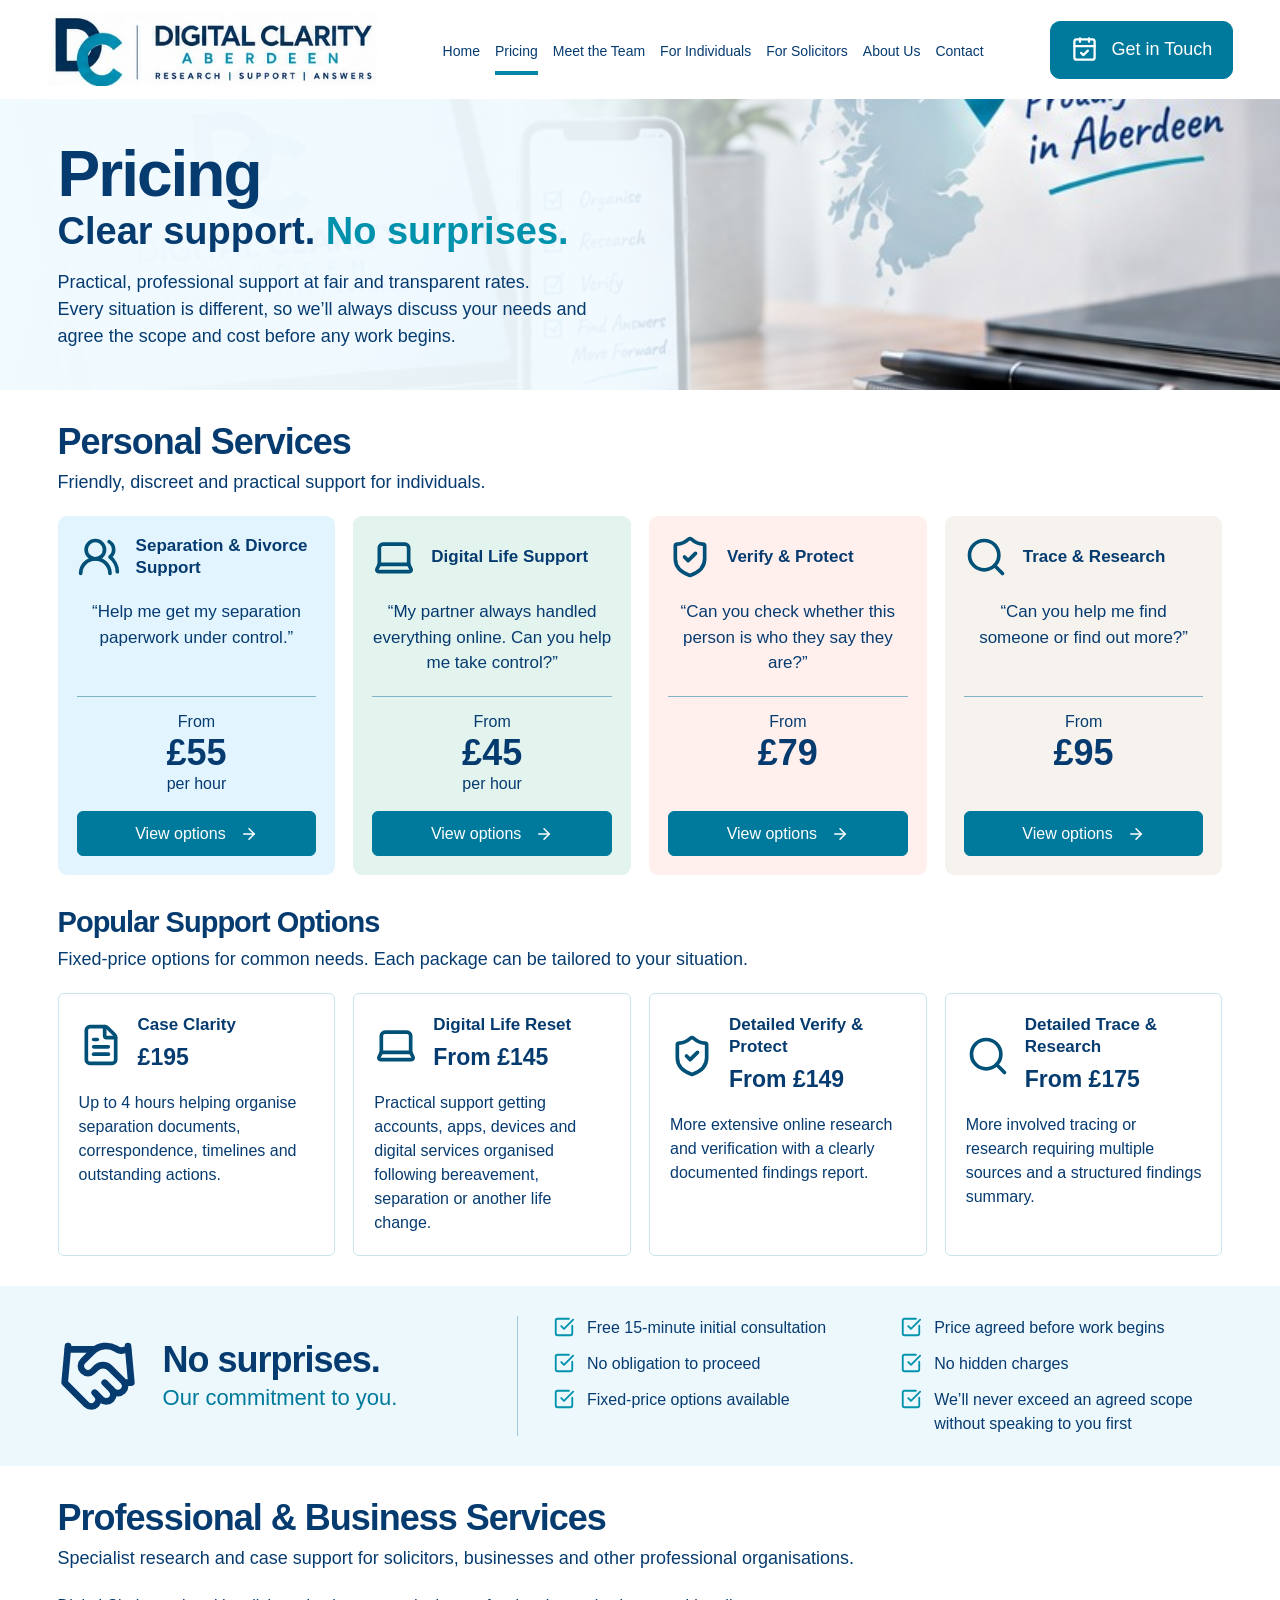
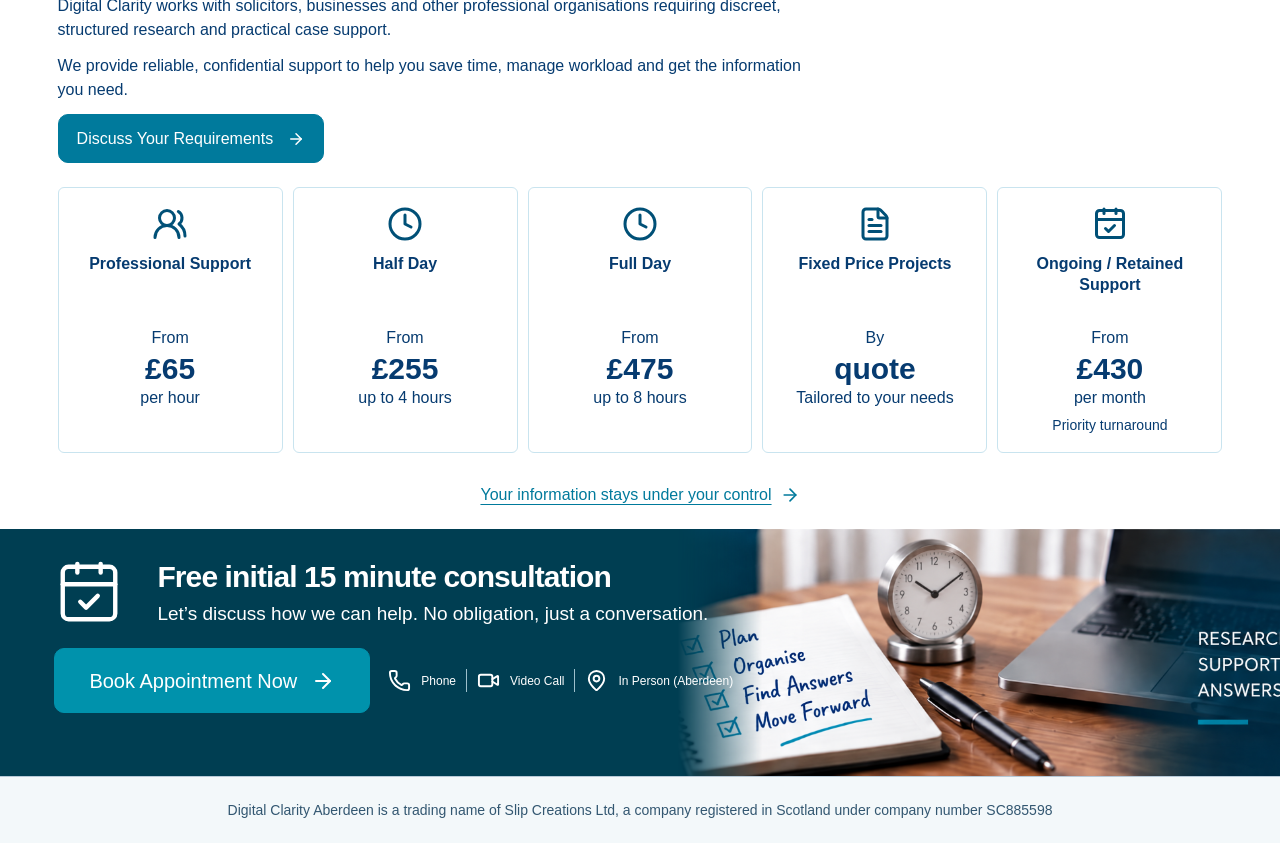
==== pricing.html @ 3a5bfd01 "Add files via upload" ====
<!doctype html>
<html lang="en-GB"><head><meta charset="utf-8"><meta name="viewport" content="width=device-width,initial-scale=1"><meta name="description" content="Practical case support, digital help and investigative research for individuals and solicitors. Proudly based in Aberdeen."><title>Pricing | Digital Clarity Aberdeen</title><link rel="icon" href="favicon.png"><link rel="stylesheet" href="styles.css"><script src="script.js" defer></script></head><body><link rel="preload" as="image" href="images/logo.jpg"/><a class="skip-link" href="#main">Skip to content</a><header class="header" id="home"><a href="index.html" class="brand" aria-label="Digital Clarity Aberdeen home"><img src="images/logo.jpg" alt="Digital Clarity Aberdeen — Research, Support, Answers" width="453" height="100"/></a><button class="menu-toggle" aria-label="Open navigation" aria-expanded="false" data-menu="true"><svg xmlns="http://www.w3.org/2000/svg" width="24" height="24" viewBox="0 0 24 24" fill="none" stroke="currentColor" stroke-width="2" stroke-linecap="round" stroke-linejoin="round" class="lucide lucide-menu" aria-hidden="true"><path d="M4 5h16"></path><path d="M4 12h16"></path><path d="M4 19h16"></path></svg></button><nav class="nav" aria-label="Main navigation"><a href="index.html" data-close-menu="true">Home</a><a class="current" aria-current="page" href="pricing.html">Pricing</a><button data-panel="team">Meet the Team</button><button data-panel="individuals">For Individuals</button><button data-panel="solicitors">For Solicitors</button><button data-panel="about">About Us</button><button data-panel="contact">Contact</button></nav><button class="button header-cta" data-panel="contact"><svg xmlns="http://www.w3.org/2000/svg" width="27" height="27" viewBox="0 0 24 24" fill="none" stroke="currentColor" stroke-width="2" stroke-linecap="round" stroke-linejoin="round" class="lucide lucide-calendar-check" aria-hidden="true"><path d="M8 2v3"></path><path d="M16 2v3"></path><rect x="3" y="3" width="18" height="18" rx="2"></rect><path d="M3 9h18"></path><path d="m9 15 2 2 4-4"></path></svg>Get in Touch</button></header><main id="main"><section class="pricing-hero"><div><h1>Pricing</h1><h2>Clear support. <span>No surprises.</span></h2><p>Practical, professional support at fair and transparent rates.<br/>Every situation is different, so we’ll always discuss your needs and agree the scope and cost before any work begins.</p></div></section><section class="pricing-section" aria-labelledby="personal-title"><h2 id="personal-title">Personal Services</h2><p>Friendly, discreet and practical support for individuals.</p><div class="price-grid"><article class="price-card separation"><div class="price-heading"><svg xmlns="http://www.w3.org/2000/svg" width="24" height="24" viewBox="0 0 24 24" fill="none" stroke="currentColor" stroke-width="2" stroke-linecap="round" stroke-linejoin="round" class="lucide lucide-users-round" aria-hidden="true"><path d="M18 21a8 8 0 0 0-16 0"></path><circle cx="10" cy="8" r="5"></circle><path d="M22 20c0-3.37-2-6.5-4-8a5 5 0 0 0-.45-8.3"></path></svg><h3>Separation &amp; Divorce Support</h3></div><p class="price-quote">“Help me get my separation paperwork under control.”</p><div class="price-amount"><span>From</span><strong>£55</strong><span>per hour</span></div><a class="button" href="#option-0">View options <svg xmlns="http://www.w3.org/2000/svg" width="18" height="18" viewBox="0 0 24 24" fill="none" stroke="currentColor" stroke-width="2" stroke-linecap="round" stroke-linejoin="round" class="lucide lucide-arrow-right" aria-hidden="true"><path d="M5 12h14"></path><path d="m12 5 7 7-7 7"></path></svg></a></article><article class="price-card digital"><div class="price-heading"><svg xmlns="http://www.w3.org/2000/svg" width="24" height="24" viewBox="0 0 24 24" fill="none" stroke="currentColor" stroke-width="2" stroke-linecap="round" stroke-linejoin="round" class="lucide lucide-laptop" aria-hidden="true"><path d="M18 5a2 2 0 0 1 2 2v8.526a2 2 0 0 0 .212.897l1.068 2.127a1 1 0 0 1-.9 1.45H3.62a1 1 0 0 1-.9-1.45l1.068-2.127A2 2 0 0 0 4 15.526V7a2 2 0 0 1 2-2z"></path><path d="M20.054 15.987H3.946"></path></svg><h3>Digital Life Support</h3></div><p class="price-quote">“My partner always handled everything online. Can you help me take control?”</p><div class="price-amount"><span>From</span><strong>£45</strong><span>per hour</span></div><a class="button" href="#option-1">View options <svg xmlns="http://www.w3.org/2000/svg" width="18" height="18" viewBox="0 0 24 24" fill="none" stroke="currentColor" stroke-width="2" stroke-linecap="round" stroke-linejoin="round" class="lucide lucide-arrow-right" aria-hidden="true"><path d="M5 12h14"></path><path d="m12 5 7 7-7 7"></path></svg></a></article><article class="price-card verify"><div class="price-heading"><svg xmlns="http://www.w3.org/2000/svg" width="24" height="24" viewBox="0 0 24 24" fill="none" stroke="currentColor" stroke-width="2" stroke-linecap="round" stroke-linejoin="round" class="lucide lucide-shield-check" aria-hidden="true"><path d="M20 13c0 5-3.5 7.5-7.66 8.95a1 1 0 0 1-.67-.01C7.5 20.5 4 18 4 13V6a1 1 0 0 1 1-1c2 0 4.5-1.2 6.24-2.72a1.17 1.17 0 0 1 1.52 0C14.51 3.81 17 5 19 5a1 1 0 0 1 1 1z"></path><path d="m9 12 2 2 4-4"></path></svg><h3>Verify &amp; Protect</h3></div><p class="price-quote">“Can you check whether this person is who they say they are?”</p><div class="price-amount"><span>From</span><strong>£79</strong><span> </span></div><a class="button" href="#option-2">View options <svg xmlns="http://www.w3.org/2000/svg" width="18" height="18" viewBox="0 0 24 24" fill="none" stroke="currentColor" stroke-width="2" stroke-linecap="round" stroke-linejoin="round" class="lucide lucide-arrow-right" aria-hidden="true"><path d="M5 12h14"></path><path d="m12 5 7 7-7 7"></path></svg></a></article><article class="price-card research"><div class="price-heading"><svg xmlns="http://www.w3.org/2000/svg" width="24" height="24" viewBox="0 0 24 24" fill="none" stroke="currentColor" stroke-width="2" stroke-linecap="round" stroke-linejoin="round" class="lucide lucide-search" aria-hidden="true"><path d="m21 21-4.34-4.34"></path><circle cx="11" cy="11" r="8"></circle></svg><h3>Trace &amp; Research</h3></div><p class="price-quote">“Can you help me find someone or find out more?”</p><div class="price-amount"><span>From</span><strong>£95</strong><span> </span></div><a class="button" href="#option-3">View options <svg xmlns="http://www.w3.org/2000/svg" width="18" height="18" viewBox="0 0 24 24" fill="none" stroke="currentColor" stroke-width="2" stroke-linecap="round" stroke-linejoin="round" class="lucide lucide-arrow-right" aria-hidden="true"><path d="M5 12h14"></path><path d="m12 5 7 7-7 7"></path></svg></a></article></div><h2 class="packages-title">Popular Support Options</h2><p>Fixed-price options for common needs. Each package can be tailored to your situation.</p><div class="price-grid package-grid"><article class="package-card" id="option-0"><div class="price-heading"><svg xmlns="http://www.w3.org/2000/svg" width="24" height="24" viewBox="0 0 24 24" fill="none" stroke="currentColor" stroke-width="2" stroke-linecap="round" stroke-linejoin="round" class="lucide lucide-file-text" aria-hidden="true"><path d="M6 22a2 2 0 0 1-2-2V4a2 2 0 0 1 2-2h8a2.4 2.4 0 0 1 1.704.706l3.588 3.588A2.4 2.4 0 0 1 20 8v12a2 2 0 0 1-2 2z"></path><path d="M14 2v5a1 1 0 0 0 1 1h5"></path><path d="M10 9H8"></path><path d="M16 13H8"></path><path d="M16 17H8"></path></svg><div><h3>Case Clarity</h3><strong>£195</strong></div></div><p>Up to 4 hours helping organise separation documents, correspondence, timelines and outstanding actions.</p></article><article class="package-card" id="option-1"><div class="price-heading"><svg xmlns="http://www.w3.org/2000/svg" width="24" height="24" viewBox="0 0 24 24" fill="none" stroke="currentColor" stroke-width="2" stroke-linecap="round" stroke-linejoin="round" class="lucide lucide-laptop" aria-hidden="true"><path d="M18 5a2 2 0 0 1 2 2v8.526a2 2 0 0 0 .212.897l1.068 2.127a1 1 0 0 1-.9 1.45H3.62a1 1 0 0 1-.9-1.45l1.068-2.127A2 2 0 0 0 4 15.526V7a2 2 0 0 1 2-2z"></path><path d="M20.054 15.987H3.946"></path></svg><div><h3>Digital Life Reset</h3><strong>From £145</strong></div></div><p>Practical support getting accounts, apps, devices and digital services organised following bereavement, separation or another life change.</p></article><article class="package-card" id="option-2"><div class="price-heading"><svg xmlns="http://www.w3.org/2000/svg" width="24" height="24" viewBox="0 0 24 24" fill="none" stroke="currentColor" stroke-width="2" stroke-linecap="round" stroke-linejoin="round" class="lucide lucide-shield-check" aria-hidden="true"><path d="M20 13c0 5-3.5 7.5-7.66 8.95a1 1 0 0 1-.67-.01C7.5 20.5 4 18 4 13V6a1 1 0 0 1 1-1c2 0 4.5-1.2 6.24-2.72a1.17 1.17 0 0 1 1.52 0C14.51 3.81 17 5 19 5a1 1 0 0 1 1 1z"></path><path d="m9 12 2 2 4-4"></path></svg><div><h3>Detailed Verify &amp; Protect</h3><strong>From £149</strong></div></div><p>More extensive online research and verification with a clearly documented findings report.</p></article><article class="package-card" id="option-3"><div class="price-heading"><svg xmlns="http://www.w3.org/2000/svg" width="24" height="24" viewBox="0 0 24 24" fill="none" stroke="currentColor" stroke-width="2" stroke-linecap="round" stroke-linejoin="round" class="lucide lucide-search" aria-hidden="true"><path d="m21 21-4.34-4.34"></path><circle cx="11" cy="11" r="8"></circle></svg><div><h3>Detailed Trace &amp; Research</h3><strong>From £175</strong></div></div><p>More involved tracing or research requiring multiple sources and a structured findings summary.</p></article></div></section><section class="pricing-promise"><div class="promise-title"><svg xmlns="http://www.w3.org/2000/svg" width="24" height="24" viewBox="0 0 24 24" fill="none" stroke="currentColor" stroke-width="2" stroke-linecap="round" stroke-linejoin="round" class="lucide lucide-handshake" aria-hidden="true"><path d="m11 17 2 2a1 1 0 1 0 3-3"></path><path d="m14 14 2.5 2.5a1 1 0 1 0 3-3l-3.88-3.88a3 3 0 0 0-4.24 0l-.88.88a1 1 0 1 1-3-3l2.81-2.81a5.79 5.79 0 0 1 7.06-.87l.47.28a2 2 0 0 0 1.42.25L21 4"></path><path d="m21 3 1 11h-2"></path><path d="M3 3 2 14l6.5 6.5a1 1 0 1 0 3-3"></path><path d="M3 4h8"></path></svg><div><h2>No surprises.</h2><p>Our commitment to you.</p></div></div><ul><li><svg xmlns="http://www.w3.org/2000/svg" width="24" height="24" viewBox="0 0 24 24" fill="none" stroke="currentColor" stroke-width="2" stroke-linecap="round" stroke-linejoin="round" class="lucide lucide-square-check-big" aria-hidden="true"><path d="M21 10.656V19a2 2 0 0 1-2 2H5a2 2 0 0 1-2-2V5a2 2 0 0 1 2-2h12.344"></path><path d="m9 11 3 3L22 4"></path></svg>Free 15-minute initial consultation</li><li><svg xmlns="http://www.w3.org/2000/svg" width="24" height="24" viewBox="0 0 24 24" fill="none" stroke="currentColor" stroke-width="2" stroke-linecap="round" stroke-linejoin="round" class="lucide lucide-square-check-big" aria-hidden="true"><path d="M21 10.656V19a2 2 0 0 1-2 2H5a2 2 0 0 1-2-2V5a2 2 0 0 1 2-2h12.344"></path><path d="m9 11 3 3L22 4"></path></svg>Price agreed before work begins</li><li><svg xmlns="http://www.w3.org/2000/svg" width="24" height="24" viewBox="0 0 24 24" fill="none" stroke="currentColor" stroke-width="2" stroke-linecap="round" stroke-linejoin="round" class="lucide lucide-square-check-big" aria-hidden="true"><path d="M21 10.656V19a2 2 0 0 1-2 2H5a2 2 0 0 1-2-2V5a2 2 0 0 1 2-2h12.344"></path><path d="m9 11 3 3L22 4"></path></svg>No obligation to proceed</li><li><svg xmlns="http://www.w3.org/2000/svg" width="24" height="24" viewBox="0 0 24 24" fill="none" stroke="currentColor" stroke-width="2" stroke-linecap="round" stroke-linejoin="round" class="lucide lucide-square-check-big" aria-hidden="true"><path d="M21 10.656V19a2 2 0 0 1-2 2H5a2 2 0 0 1-2-2V5a2 2 0 0 1 2-2h12.344"></path><path d="m9 11 3 3L22 4"></path></svg>No hidden charges</li><li><svg xmlns="http://www.w3.org/2000/svg" width="24" height="24" viewBox="0 0 24 24" fill="none" stroke="currentColor" stroke-width="2" stroke-linecap="round" stroke-linejoin="round" class="lucide lucide-square-check-big" aria-hidden="true"><path d="M21 10.656V19a2 2 0 0 1-2 2H5a2 2 0 0 1-2-2V5a2 2 0 0 1 2-2h12.344"></path><path d="m9 11 3 3L22 4"></path></svg>Fixed-price options available</li><li><svg xmlns="http://www.w3.org/2000/svg" width="24" height="24" viewBox="0 0 24 24" fill="none" stroke="currentColor" stroke-width="2" stroke-linecap="round" stroke-linejoin="round" class="lucide lucide-square-check-big" aria-hidden="true"><path d="M21 10.656V19a2 2 0 0 1-2 2H5a2 2 0 0 1-2-2V5a2 2 0 0 1 2-2h12.344"></path><path d="m9 11 3 3L22 4"></path></svg>We’ll never exceed an agreed scope without speaking to you first</li></ul></section><section class="pricing-section" aria-labelledby="business-title"><h2 id="business-title">Professional &amp; Business Services</h2><p>Specialist research and case support for solicitors, businesses and other professional organisations.</p><div class="business-pricing"><div class="business-intro"><p>Digital Clarity works with solicitors, businesses and other professional organisations requiring discreet, structured research and practical case support.</p><p>We provide reliable, confidential support to help you save time, manage workload and get the information you need.</p><button class="button" data-panel="contact">Discuss Your Requirements <svg xmlns="http://www.w3.org/2000/svg" width="18" height="18" viewBox="0 0 24 24" fill="none" stroke="currentColor" stroke-width="2" stroke-linecap="round" stroke-linejoin="round" class="lucide lucide-arrow-right" aria-hidden="true"><path d="M5 12h14"></path><path d="m12 5 7 7-7 7"></path></svg></button></div><div class="business-grid"><article class="business-card"><svg xmlns="http://www.w3.org/2000/svg" width="24" height="24" viewBox="0 0 24 24" fill="none" stroke="currentColor" stroke-width="2" stroke-linecap="round" stroke-linejoin="round" class="lucide lucide-users-round" aria-hidden="true"><path d="M18 21a8 8 0 0 0-16 0"></path><circle cx="10" cy="8" r="5"></circle><path d="M22 20c0-3.37-2-6.5-4-8a5 5 0 0 0-.45-8.3"></path></svg><h3>Professional Support</h3><span>From</span><strong>£65</strong><span>per hour</span></article><article class="business-card"><svg xmlns="http://www.w3.org/2000/svg" width="24" height="24" viewBox="0 0 24 24" fill="none" stroke="currentColor" stroke-width="2" stroke-linecap="round" stroke-linejoin="round" class="lucide lucide-clock" aria-hidden="true"><circle cx="12" cy="12" r="10"></circle><path d="M12 6v6l4 2"></path></svg><h3>Half Day</h3><span>From</span><strong>£255</strong><span>up to 4 hours</span></article><article class="business-card"><svg xmlns="http://www.w3.org/2000/svg" width="24" height="24" viewBox="0 0 24 24" fill="none" stroke="currentColor" stroke-width="2" stroke-linecap="round" stroke-linejoin="round" class="lucide lucide-clock" aria-hidden="true"><circle cx="12" cy="12" r="10"></circle><path d="M12 6v6l4 2"></path></svg><h3>Full Day</h3><span>From</span><strong>£475</strong><span>up to 8 hours</span></article><article class="business-card"><svg xmlns="http://www.w3.org/2000/svg" width="24" height="24" viewBox="0 0 24 24" fill="none" stroke="currentColor" stroke-width="2" stroke-linecap="round" stroke-linejoin="round" class="lucide lucide-file-text" aria-hidden="true"><path d="M6 22a2 2 0 0 1-2-2V4a2 2 0 0 1 2-2h8a2.4 2.4 0 0 1 1.704.706l3.588 3.588A2.4 2.4 0 0 1 20 8v12a2 2 0 0 1-2 2z"></path><path d="M14 2v5a1 1 0 0 0 1 1h5"></path><path d="M10 9H8"></path><path d="M16 13H8"></path><path d="M16 17H8"></path></svg><h3>Fixed Price Projects</h3><span>By</span><strong>quote</strong><span>Tailored to your needs</span></article><article class="business-card"><svg xmlns="http://www.w3.org/2000/svg" width="24" height="24" viewBox="0 0 24 24" fill="none" stroke="currentColor" stroke-width="2" stroke-linecap="round" stroke-linejoin="round" class="lucide lucide-calendar-check" aria-hidden="true"><path d="M8 2v3"></path><path d="M16 2v3"></path><rect x="3" y="3" width="18" height="18" rx="2"></rect><path d="M3 9h18"></path><path d="m9 15 2 2 4-4"></path></svg><h3>Ongoing / Retained Support</h3><span>From</span><strong>£430</strong><span>per month</span><small>Priority turnaround</small></article></div></div></section><div class="privacy-control"><button class="text-link" aria-haspopup="dialog" data-panel="privacy">Your information stays under your control <svg xmlns="http://www.w3.org/2000/svg" width="20" height="20" viewBox="0 0 24 24" fill="none" stroke="currentColor" stroke-width="2" stroke-linecap="round" stroke-linejoin="round" class="lucide lucide-arrow-right" aria-hidden="true"><path d="M5 12h14"></path><path d="m12 5 7 7-7 7"></path></svg></button></div><section id="contact" class="consultation"><div class="consultation-art"></div><div class="consultation-content"><div class="consultation-heading"><svg xmlns="http://www.w3.org/2000/svg" width="24" height="24" viewBox="0 0 24 24" fill="none" stroke="currentColor" stroke-width="1.5" stroke-linecap="round" stroke-linejoin="round" class="lucide lucide-calendar-check" aria-hidden="true"><path d="M8 2v3"></path><path d="M16 2v3"></path><rect x="3" y="3" width="18" height="18" rx="2"></rect><path d="M3 9h18"></path><path d="m9 15 2 2 4-4"></path></svg><div><h2>Free initial 15 minute consultation</h2><p>Let’s discuss how we can help. No obligation, just a conversation.</p></div></div><div class="consultation-actions"><button class="button booking" data-panel="contact">Book Appointment Now <svg xmlns="http://www.w3.org/2000/svg" width="24" height="24" viewBox="0 0 24 24" fill="none" stroke="currentColor" stroke-width="2" stroke-linecap="round" stroke-linejoin="round" class="lucide lucide-arrow-right" aria-hidden="true"><path d="M5 12h14"></path><path d="m12 5 7 7-7 7"></path></svg></button><div class="methods"><span><svg xmlns="http://www.w3.org/2000/svg" width="24" height="24" viewBox="0 0 24 24" fill="none" stroke="currentColor" stroke-width="2" stroke-linecap="round" stroke-linejoin="round" class="lucide lucide-phone" aria-hidden="true"><path d="M13.832 16.568a1 1 0 0 0 1.213-.303l.355-.465A2 2 0 0 1 17 15h3a2 2 0 0 1 2 2v3a2 2 0 0 1-2 2A18 18 0 0 1 2 4a2 2 0 0 1 2-2h3a2 2 0 0 1 2 2v3a2 2 0 0 1-.8 1.6l-.468.351a1 1 0 0 0-.292 1.233 14 14 0 0 0 6.392 6.384"></path></svg>Phone</span><span><svg xmlns="http://www.w3.org/2000/svg" width="24" height="24" viewBox="0 0 24 24" fill="none" stroke="currentColor" stroke-width="2" stroke-linecap="round" stroke-linejoin="round" class="lucide lucide-video" aria-hidden="true"><path d="m16 13 5.223 3.482a.5.5 0 0 0 .777-.416V7.87a.5.5 0 0 0-.752-.432L16 10.5"></path><rect x="2" y="6" width="14" height="12" rx="2"></rect></svg>Video Call</span><span><svg xmlns="http://www.w3.org/2000/svg" width="24" height="24" viewBox="0 0 24 24" fill="none" stroke="currentColor" stroke-width="2" stroke-linecap="round" stroke-linejoin="round" class="lucide lucide-map-pin" aria-hidden="true"><path d="M20 10c0 4.993-5.539 10.193-7.399 11.799a1 1 0 0 1-1.202 0C9.539 20.193 4 14.993 4 10a8 8 0 0 1 16 0"></path><circle cx="12" cy="10" r="3"></circle></svg>In Person (Aberdeen)</span></div></div></div></section></main><footer class="site-footer"><p>Digital Clarity Aberdeen is a trading name of Slip Creations Ltd, a company registered in Scotland under company number SC885598</p></footer>
<dialog id="details" class="detail-dialog" aria-labelledby="dialog-title" aria-describedby="dialog-description"><button class="dialog-close" aria-label="Close details" autofocus>×</button><h2 id="dialog-title" class="dialog-title"></h2><p id="dialog-description" class="dialog-copy"></p><div id="dialog-sections" class="team-sections dialog-copy" hidden></div><div id="dialog-phones" class="contact-phones dialog-copy" hidden><p>UK: <a href="tel:0345555555">0345 555555</a></p><p>Local: <a href="tel:01224555555">01224 555555</a></p></div><button id="dialog-action" class="button">Get in Touch →</button><a id="dialog-email" class="button email-button" href="mailto:contactus@dcaberdeen.com?subject=Free%2015%20minute%20consultation" hidden>Email to arrange a consultation →</a></dialog>
</body></html>
---- styles.css ----
body{line-height:1.5}button{color:inherit}svg{vertical-align:middle;flex-shrink:0}h1,h2{font-size:inherit;font-weight:inherit}
:root,.dark{--background:#fff;--foreground:#063864;--primary:#00799c;--primary-foreground:#fff;--popover:#fff;--border:#b7c9d7;--muted:#e6f4f8;--radius:0.6rem}
*{box-sizing:border-box}html{scroll-behavior:smooth;scroll-padding-top:1rem}body{margin:0;color:#063b70;background:#fff;font-family:'Century Gothic','Trebuchet MS',Arial,sans-serif;font-size:16px}button,a{-webkit-tap-highlight-color:transparent}button{font:inherit;cursor:pointer}a{color:inherit;text-decoration:none}button:focus-visible,a:focus-visible{outline:3px solid #02a6ca;outline-offset:5px}button{border:0}p,h1,h2{margin:0}.header{min-height:99px;display:flex;align-items:center;gap:32px;padding:9px 3.65%;background:white;position:relative;z-index:10}.brand{display:block;flex:0 1 443px}.brand img{width:100%;height:auto;display:block}.nav{display:flex;align-items:center;justify-content:center;gap:34px;flex:1;white-space:nowrap}.nav a,.nav button{background:none;padding:17px 0 13px;font-size:16px;position:relative}.nav .current:after{content:'';position:absolute;bottom:0;left:0;right:0;height:4px;background:#0087a8}.nav a:hover,.nav button:hover{color:#008bab}.button{display:inline-flex;align-items:center;justify-content:center;gap:14px;background:#007a9c;color:white;padding:16px 34px;border:1px solid #007a9c;border-radius:10px;font-size:18px;line-height:1.2;transition:background .18s,transform .18s;white-space:nowrap}.button:hover{background:#005b79;transform:translateY(-1px)}.header-cta{font-size:22px;min-width:246px;min-height:58px}.menu-toggle{display:none;background:none}.hero{min-height:337px;position:relative;overflow:hidden;background:#f9fbfb}.hero-art{position:absolute;inset:0 0 0 45%;background:url('images/hero.jpg') center right/cover no-repeat}.hero:after{content:'';position:absolute;inset:0;background:linear-gradient(90deg,#fff 0%,#fffffffa 37%,#ffffffdf 43%,#ffffff00 51%);pointer-events:none}.hero-copy{position:relative;z-index:1;padding:31px 4.5% 33px}.hero h1{font-family:Arial,Helvetica,sans-serif;font-size:clamp(40px,4.2vw,66px);font-weight:750;line-height:.98;letter-spacing:-2px;color:#062e51}.hero h1 span{color:#0092ad}.hero-copy>p{font-size:24px;line-height:1.18;margin-top:14px;letter-spacing:-.6px}.hero-actions{display:flex;gap:20px;margin-top:25px}.hero-actions .button{min-width:204px}.hero-actions .outline{min-width:178px}.outline{background:#ffffffb8;color:#043872;border:1px solid #00a6ca}.outline:hover{background:#e8f8fc}.services{display:grid;grid-template-columns:repeat(4,minmax(0,1fr));gap:6px;border-top:4px solid white}.service{min-height:247px;position:relative;padding:24px 32px 20px;display:flex;flex-direction:column;overflow:hidden;background:#e2f5fe}.service.digital{background:#e3f3ee}.service.verify{background:#fff0ed}.service.research{background:#f6f3ee}.service-photo{position:absolute;inset:0 0 0 auto;width:34%;background-size:cover;background-position:right center;mask-image:linear-gradient(90deg,transparent,#000 65%);pointer-events:none}.service-heading{display:flex;align-items:center;gap:22px;position:relative;min-height:48px}.service-heading svg{width:56px;height:50px;flex:none;color:#005077}.service h2{font-size:20px;line-height:1.16;font-weight:600;letter-spacing:-.4px;max-width:215px}.service p{position:relative;max-width:242px;font-size:16px;line-height:1.3;margin:15px 0 8px;padding-right:5px}.text-link{position:relative;display:flex;align-items:center;gap:8px;background:none;color:#008bae;padding:0;margin-top:auto;align-self:flex-start;font-size:17px}.text-link:hover{text-decoration:underline}.assurances{min-height:92px;display:grid;grid-template-columns:repeat(4,1fr);align-items:center;padding:18px 3%}.assurance{display:flex;gap:24px;align-items:center;justify-content:center;padding:0 20px;border-right:1px solid #aabbd1;min-height:54px}.assurance:last-child{border:0}.assurance svg{width:58px;height:55px;flex:none;color:#004b72}.assurance p{font-size:16px;line-height:1.5}.consultation{position:relative;min-height:247px;background:#003e52;color:white;overflow:hidden}.consultation-art{position:absolute;inset:0 0 0 auto;width:47%;background:url('images/consultation-clock.png') center/cover no-repeat;mask-image:linear-gradient(90deg,transparent,#000 14%)}.consultation-content{position:relative;padding:28px 4.25% 50px}.consultation-heading{display:flex;gap:33px;align-items:center}.consultation-heading>svg{width:70px;height:70px;flex:none}.consultation h2{font-size:34px;font-weight:600;line-height:1.3;letter-spacing:-.9px}.consultation p{font-size:22px;margin-top:4px}.consultation-actions{display:flex;align-items:center;gap:24px;margin-top:20px}.booking{background:#0092ac;border-color:#0092ac;font-size:23px;min-height:65px}.methods{display:flex;align-items:center;gap:16px;font-size:14px}.methods span{display:flex;align-items:center;gap:10px;border-right:1px solid #9dc0cc;padding-right:16px}.methods span:last-child{border:0}.methods svg{width:23px;height:23px}.skip-link{position:fixed;top:-100px;left:15px;background:white;z-index:100;padding:12px}.skip-link:focus{top:10px}.detail-dialog{padding:35px!important;max-width:min(560px,calc(100% - 32px))!important;gap:23px!important}.dialog-title{font-size:27px;font-weight:600;line-height:1.2;padding-right:15px}.dialog-copy{font-size:17px;line-height:1.6;color:#335771}.contact-note{padding:18px;background:#e8f5f8;border-radius:6px;font-size:16px;line-height:1.5}
@media(min-width:1700px){.hero{min-height:410px}.hero-copy{padding-top:50px}.service{min-height:285px}.service p{max-width:65%;font-size:18px}.consultation{min-height:300px}}
@media(max-width:1350px){.header{gap:22px}.brand{flex-basis:330px}.nav{gap:20px}.nav a,.nav button{font-size:14px}.header-cta{min-width:180px;font-size:18px;padding:14px 20px}.hero h1{font-size:4.35vw}.hero-copy>p{font-size:21px}.service{padding:22px}.service-heading{gap:14px}.service h2{font-size:18px}.service p{max-width:79%}.service-heading svg{width:44px}.consultation h2{font-size:30px}.consultation p{font-size:19px}.methods{gap:10px;font-size:12px}.methods span{padding-right:10px}.booking{font-size:20px}.consultation-actions{gap:18px}}
@media(max-width:1100px){.header{flex-wrap:wrap;justify-content:space-between}.brand{flex-basis:350px}.nav{order:3;flex-basis:100%;padding-bottom:5px;justify-content:space-between}.nav a,.nav button{font-size:16px;padding-top:4px}.hero{min-height:335px}.hero h1{font-size:4.7vw}.hero-copy>p{max-width:53%;font-size:19px}.desktop-break{display:none}.services{grid-template-columns:repeat(2,minmax(0,1fr))}.service{min-height:260px;padding:25px 30px}.service h2{font-size:21px}.service p{max-width:65%;font-size:17px}.service-photo{width:34%}.assurances{grid-template-columns:repeat(2,1fr);gap:20px}.assurance:nth-child(2){border:0}.assurance{justify-content:flex-start;padding-left:30px}.consultation-art{opacity:.55}.consultation-actions{align-items:flex-start;flex-direction:column}.methods{font-size:14px}.consultation-heading{gap:22px}}
@media(max-width:650px){.header{min-height:86px;padding:13px 20px;gap:12px}.brand{flex:0 1 280px;max-width:calc(100% - 50px)}.header-cta{display:none}.menu-toggle{display:block;padding:8px}.nav{display:none}.nav.expanded{display:flex;flex-direction:column;align-items:stretch;gap:0;padding:8px 0}.nav a,.nav button{text-align:left;padding:13px 4px}.nav .current:after{right:auto;width:36px}.hero{display:flex;flex-direction:column}.hero-copy{padding:30px 22px 28px;order:0}.hero h1{font-size:clamp(32px,7.7vw,49px);letter-spacing:-1.1px;line-height:1.05}.hero-copy>p{max-width:100%;font-size:19px;line-height:1.35;margin-top:16px}.hero:after{display:none}.hero-art{position:relative;inset:auto;order:1;height:200px;background-position:right center;width:100%}.hero-actions{gap:12px;margin-top:22px}.hero-actions .button{min-width:0;padding:14px 19px;font-size:16px}.services{grid-template-columns:1fr;gap:5px}.service{min-height:260px;padding:25px 25px 23px}.service-heading{gap:18px}.service h2{font-size:21px;max-width:230px}.service p{font-size:17px;max-width:70%;margin:17px 0}.text-link{font-size:17px}.assurances{padding:23px 20px;gap:20px 13px}.assurance{border:0;padding:0;gap:12px;align-items:flex-start}.assurance svg{width:34px;height:39px}.assurance p{font-size:14px;line-height:1.5}.assurance p br{display:none}.consultation-content{padding:29px 22px 40px}.consultation-heading{align-items:flex-start;gap:16px}.consultation-heading>svg{width:44px;height:48px}.consultation h2{font-size:27px;line-height:1.2}.consultation p{font-size:18px;line-height:1.4;margin-top:12px}.consultation-art{width:100%;opacity:.18}.consultation-actions{margin-top:23px;gap:23px}.booking{width:100%;font-size:20px;padding:16px 15px}.methods{flex-wrap:wrap;gap:14px;font-size:14px}.methods span{gap:7px}.methods svg{width:20px}.detail-dialog{padding:28px!important}}
@media(prefers-reduced-motion:reduce){html{scroll-behavior:auto}.button{transition:none}}
.email-button{white-space:normal;text-align:center}

.detail-dialog{max-height:85dvh;overflow-y:auto}.team-sections{display:grid;gap:26px}.team-section h3{font-size:22px;font-weight:600;line-height:1.25;margin:0 0 7px;color:#063864}.team-section h4{font-size:17px;font-weight:600;line-height:1.4;color:#007a9c;margin:0 0 15px}.team-section p+p{margin-top:16px}

.site-footer{padding:22px 4.25%;background:#f3f8fa;color:#335771;text-align:center;font-size:14px;line-height:1.6;border-top:1px solid #b7c9d7}.site-footer p{max-width:1000px;margin:0 auto}.contact-phones a{color:#007a9c;text-decoration:underline;text-underline-offset:3px}.contact-phones p+p{margin-top:8px}

.dialog-copy a{color:#007a9c;text-decoration:underline;text-underline-offset:3px;overflow-wrap:anywhere}

.privacy-control{display:flex;justify-content:center;padding:0 22px 22px}.privacy-control .text-link{color:#007a9c;font-size:16px;text-align:left;line-height:1.5;text-decoration:underline;text-underline-offset:4px}
.pricing-hero{padding:40px 4.5%;background:linear-gradient(90deg,#f1faff 0%,#f1fafff2 48%,#f1faff00 76%),url('images/hero.jpg') right center/cover no-repeat}.pricing-hero>div{max-width:750px}.pricing-hero h1{font-size:64px;font-weight:700;line-height:1.1;letter-spacing:-2px}.pricing-hero h2{font-size:38px;font-weight:600;line-height:1.2;margin-bottom:14px}.pricing-hero h2 span{color:#0092ad}.pricing-hero p{font-size:18px;line-height:1.5;max-width:570px}.pricing-section{padding:30px 4.5%}.pricing-section>h2,.pricing-promise h2{font-size:36px;font-weight:600;line-height:1.2;letter-spacing:-1px}.pricing-section>p{font-size:18px;margin-top:6px}.price-grid{display:grid;grid-template-columns:repeat(4,minmax(0,1fr));gap:18px;margin-top:20px}.price-card{padding:24px;border-radius:9px;display:flex;flex-direction:column;background:#e2f5fe}.price-card.digital{background:#e3f3ee}.price-card.verify{background:#fff0ed}.price-card.research{background:#f6f3ee}.price-heading{display:flex;align-items:center;gap:15px}.price-heading svg{width:44px;height:44px;flex:none;color:#005077}.price-heading h3{font-size:17px;line-height:1.3;margin:0;font-weight:600}.price-quote{text-align:center;margin:20px 0;flex:1;font-size:17px;line-height:1.5}.price-amount{display:flex;flex-direction:column;text-align:center;border-top:1px solid #80b3c6;padding-top:15px;line-height:1.2}.price-amount strong{font-size:36px}.price-amount span{font-size:16px}.price-card .button{margin-top:18px;padding:12px;font-size:16px;white-space:normal;border-radius:6px}.pricing-section>.packages-title{font-size:29px;margin-top:30px}.package-card{padding:20px;border:1px solid #c9e4ef;border-radius:6px;scroll-margin-top:24px}.package-card:target{outline:3px solid #0092ad;outline-offset:3px}.package-card strong{display:block;font-size:23px;margin-top:4px}.package-card p{margin-top:16px;font-size:16px;line-height:1.5}.pricing-promise{padding:30px 4.5%;background:#edf8fd;display:flex;align-items:center;gap:40px}.promise-title{display:flex;align-items:center;gap:25px;flex:0 0 36%}.promise-title>svg{width:80px;height:80px;flex:none}.promise-title p{color:#007a9c;font-size:22px}.pricing-promise ul{list-style:none;padding:0 0 0 35px;margin:0;border-left:1px solid #a2c9d9;display:grid;grid-template-columns:1fr 1fr;gap:12px 25px}.pricing-promise li{display:flex;gap:12px;align-items:flex-start;font-size:16px}.pricing-promise li svg{width:22px;height:22px;color:#0092ad;flex:none}.business-pricing{display:grid;grid-template-columns:1fr 2fr;gap:24px;margin-top:22px}.business-intro p{margin-bottom:12px;line-height:1.5}.business-intro .button{font-size:16px;padding:14px 18px;white-space:normal}.business-grid{display:grid;grid-template-columns:repeat(5,minmax(0,1fr));gap:10px}.business-card{border:1px solid #c9e4ef;border-radius:6px;padding:18px 10px;text-align:center;display:flex;flex-direction:column;align-items:center;font-size:16px;line-height:1.3}.business-card>svg{width:36px;height:36px;color:#005077}.business-card h3{font-size:16px;font-weight:600;min-height:62px;margin:12px 0}.business-card strong{font-size:30px}.business-card small{font-size:14px;margin-top:7px}.header .nav{gap:22px}
@media(max-width:1350px){.header .nav{gap:15px}.price-card{padding:19px}.business-pricing{grid-template-columns:1fr}.business-intro{max-width:750px}}
@media(max-width:1000px){.price-grid{grid-template-columns:repeat(2,minmax(0,1fr))}.pricing-promise{flex-direction:column;align-items:stretch;gap:24px}.pricing-promise ul{border-left:0;padding:0}.pricing-hero h1{font-size:52px}.pricing-hero h2{font-size:32px}}
@media(max-width:650px){.header .nav{gap:0}.pricing-hero{padding:30px 22px;background:#edf8fd}.pricing-hero h1{font-size:44px}.pricing-hero h2{font-size:29px;margin-top:6px}.pricing-section{padding:26px 22px}.pricing-section>h2,.pricing-promise h2{font-size:29px}.price-grid{grid-template-columns:1fr}.pricing-promise{padding:28px 22px}.pricing-promise ul{grid-template-columns:1fr}.promise-title{gap:18px}.promise-title>svg{width:60px;height:60px}.business-grid{grid-template-columns:repeat(2,minmax(0,1fr))}.business-card:last-child{grid-column:1/-1}.business-card h3{min-height:42px}}

.detail-dialog{border:0;border-radius:12px;color:#063864;background:#fff;width:560px;max-height:85vh;overflow:auto;box-shadow:0 20px 80px #001d3c55;position:fixed;inset:0;margin:auto}.detail-dialog::backdrop{background:#00253c66;backdrop-filter:blur(3px)}.detail-dialog[open]{display:flex;flex-direction:column}.dialog-close{position:absolute;right:10px;top:8px;background:transparent;font-size:28px;line-height:1;padding:7px}.detail-dialog .button{align-self:flex-start}.dialog-title{margin-top:0}.dialog-copy{margin:0}body.modal-open{overflow:hidden}

[hidden]{display:none!important}
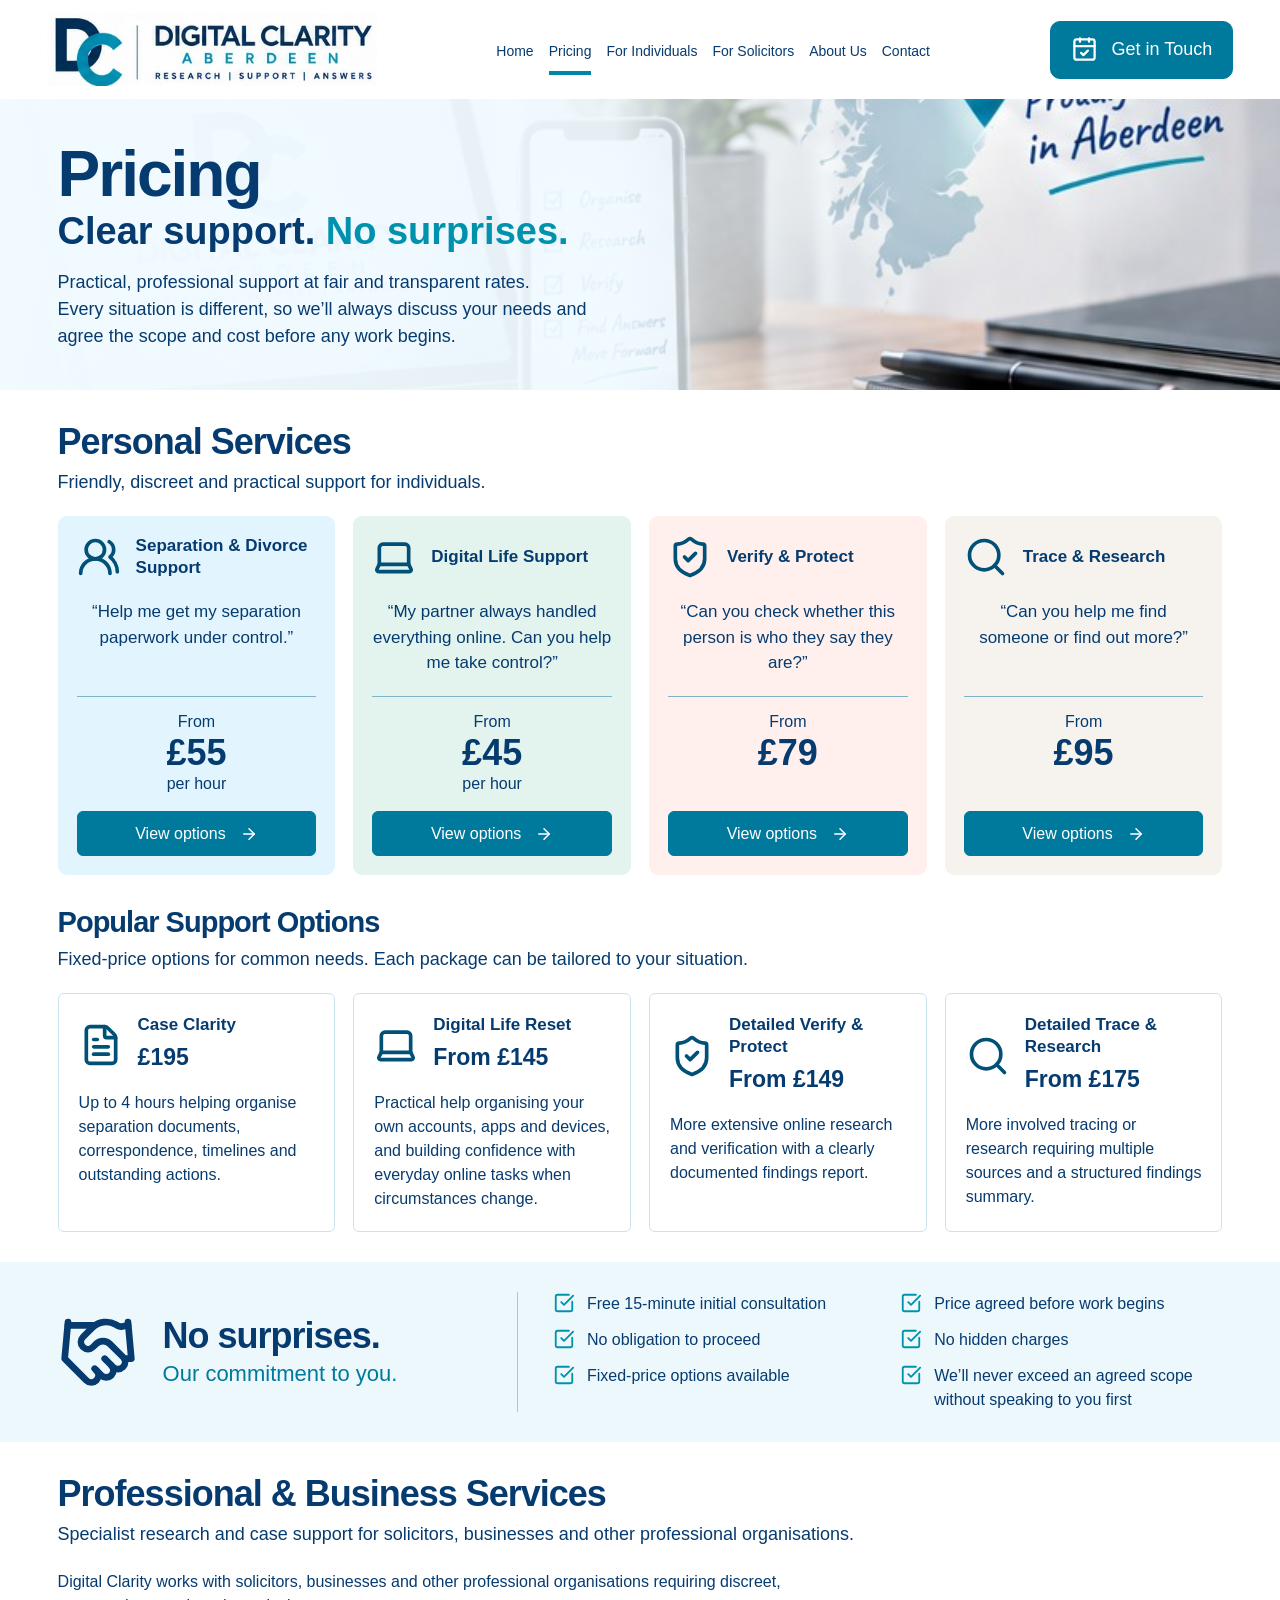
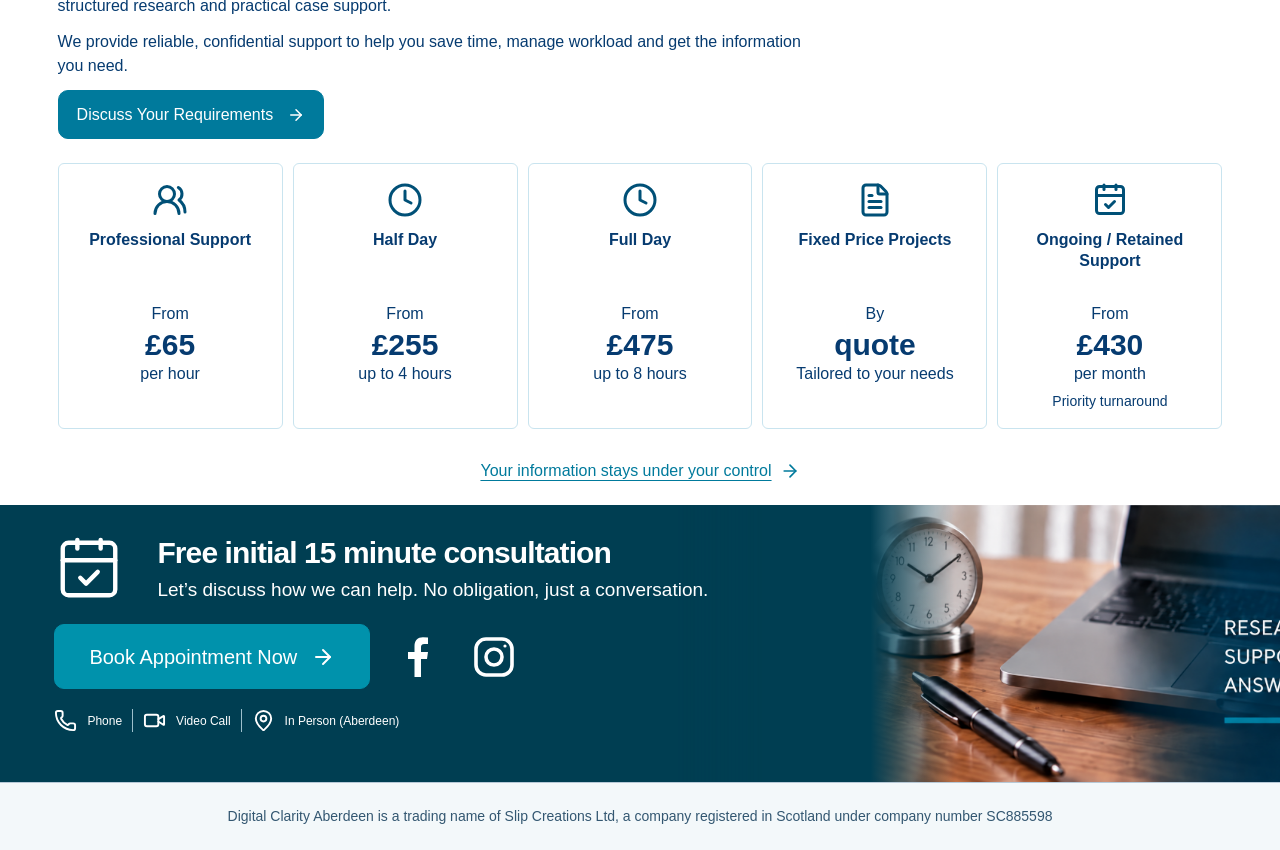
==== commit eff5f5d8: "Add files via upload" ====
--- a/pricing.html
+++ b/pricing.html
@@ -1,4 +1,4 @@
 <!doctype html>
-<html lang="en-GB"><head><meta charset="utf-8"><meta name="viewport" content="width=device-width,initial-scale=1"><meta name="description" content="Practical case support, digital help and investigative research for individuals and solicitors. Proudly based in Aberdeen."><title>Pricing | Digital Clarity Aberdeen</title><link rel="icon" href="favicon.png"><link rel="stylesheet" href="styles.css"><script src="script.js" defer></script></head><body><link rel="preload" as="image" href="images/logo.jpg"/><a class="skip-link" href="#main">Skip to content</a><header class="header" id="home"><a href="index.html" class="brand" aria-label="Digital Clarity Aberdeen home"><img src="images/logo.jpg" alt="Digital Clarity Aberdeen — Research, Support, Answers" width="453" height="100"/></a><button class="menu-toggle" aria-label="Open navigation" aria-expanded="false" data-menu="true"><svg xmlns="http://www.w3.org/2000/svg" width="24" height="24" viewBox="0 0 24 24" fill="none" stroke="currentColor" stroke-width="2" stroke-linecap="round" stroke-linejoin="round" class="lucide lucide-menu" aria-hidden="true"><path d="M4 5h16"></path><path d="M4 12h16"></path><path d="M4 19h16"></path></svg></button><nav class="nav" aria-label="Main navigation"><a href="index.html" data-close-menu="true">Home</a><a class="current" aria-current="page" href="pricing.html">Pricing</a><button data-panel="team">Meet the Team</button><button data-panel="individuals">For Individuals</button><button data-panel="solicitors">For Solicitors</button><button data-panel="about">About Us</button><button data-panel="contact">Contact</button></nav><button class="button header-cta" data-panel="contact"><svg xmlns="http://www.w3.org/2000/svg" width="27" height="27" viewBox="0 0 24 24" fill="none" stroke="currentColor" stroke-width="2" stroke-linecap="round" stroke-linejoin="round" class="lucide lucide-calendar-check" aria-hidden="true"><path d="M8 2v3"></path><path d="M16 2v3"></path><rect x="3" y="3" width="18" height="18" rx="2"></rect><path d="M3 9h18"></path><path d="m9 15 2 2 4-4"></path></svg>Get in Touch</button></header><main id="main"><section class="pricing-hero"><div><h1>Pricing</h1><h2>Clear support. <span>No surprises.</span></h2><p>Practical, professional support at fair and transparent rates.<br/>Every situation is different, so we’ll always discuss your needs and agree the scope and cost before any work begins.</p></div></section><section class="pricing-section" aria-labelledby="personal-title"><h2 id="personal-title">Personal Services</h2><p>Friendly, discreet and practical support for individuals.</p><div class="price-grid"><article class="price-card separation"><div class="price-heading"><svg xmlns="http://www.w3.org/2000/svg" width="24" height="24" viewBox="0 0 24 24" fill="none" stroke="currentColor" stroke-width="2" stroke-linecap="round" stroke-linejoin="round" class="lucide lucide-users-round" aria-hidden="true"><path d="M18 21a8 8 0 0 0-16 0"></path><circle cx="10" cy="8" r="5"></circle><path d="M22 20c0-3.37-2-6.5-4-8a5 5 0 0 0-.45-8.3"></path></svg><h3>Separation &amp; Divorce Support</h3></div><p class="price-quote">“Help me get my separation paperwork under control.”</p><div class="price-amount"><span>From</span><strong>£55</strong><span>per hour</span></div><a class="button" href="#option-0">View options <svg xmlns="http://www.w3.org/2000/svg" width="18" height="18" viewBox="0 0 24 24" fill="none" stroke="currentColor" stroke-width="2" stroke-linecap="round" stroke-linejoin="round" class="lucide lucide-arrow-right" aria-hidden="true"><path d="M5 12h14"></path><path d="m12 5 7 7-7 7"></path></svg></a></article><article class="price-card digital"><div class="price-heading"><svg xmlns="http://www.w3.org/2000/svg" width="24" height="24" viewBox="0 0 24 24" fill="none" stroke="currentColor" stroke-width="2" stroke-linecap="round" stroke-linejoin="round" class="lucide lucide-laptop" aria-hidden="true"><path d="M18 5a2 2 0 0 1 2 2v8.526a2 2 0 0 0 .212.897l1.068 2.127a1 1 0 0 1-.9 1.45H3.62a1 1 0 0 1-.9-1.45l1.068-2.127A2 2 0 0 0 4 15.526V7a2 2 0 0 1 2-2z"></path><path d="M20.054 15.987H3.946"></path></svg><h3>Digital Life Support</h3></div><p class="price-quote">“My partner always handled everything online. Can you help me take control?”</p><div class="price-amount"><span>From</span><strong>£45</strong><span>per hour</span></div><a class="button" href="#option-1">View options <svg xmlns="http://www.w3.org/2000/svg" width="18" height="18" viewBox="0 0 24 24" fill="none" stroke="currentColor" stroke-width="2" stroke-linecap="round" stroke-linejoin="round" class="lucide lucide-arrow-right" aria-hidden="true"><path d="M5 12h14"></path><path d="m12 5 7 7-7 7"></path></svg></a></article><article class="price-card verify"><div class="price-heading"><svg xmlns="http://www.w3.org/2000/svg" width="24" height="24" viewBox="0 0 24 24" fill="none" stroke="currentColor" stroke-width="2" stroke-linecap="round" stroke-linejoin="round" class="lucide lucide-shield-check" aria-hidden="true"><path d="M20 13c0 5-3.5 7.5-7.66 8.95a1 1 0 0 1-.67-.01C7.5 20.5 4 18 4 13V6a1 1 0 0 1 1-1c2 0 4.5-1.2 6.24-2.72a1.17 1.17 0 0 1 1.52 0C14.51 3.81 17 5 19 5a1 1 0 0 1 1 1z"></path><path d="m9 12 2 2 4-4"></path></svg><h3>Verify &amp; Protect</h3></div><p class="price-quote">“Can you check whether this person is who they say they are?”</p><div class="price-amount"><span>From</span><strong>£79</strong><span> </span></div><a class="button" href="#option-2">View options <svg xmlns="http://www.w3.org/2000/svg" width="18" height="18" viewBox="0 0 24 24" fill="none" stroke="currentColor" stroke-width="2" stroke-linecap="round" stroke-linejoin="round" class="lucide lucide-arrow-right" aria-hidden="true"><path d="M5 12h14"></path><path d="m12 5 7 7-7 7"></path></svg></a></article><article class="price-card research"><div class="price-heading"><svg xmlns="http://www.w3.org/2000/svg" width="24" height="24" viewBox="0 0 24 24" fill="none" stroke="currentColor" stroke-width="2" stroke-linecap="round" stroke-linejoin="round" class="lucide lucide-search" aria-hidden="true"><path d="m21 21-4.34-4.34"></path><circle cx="11" cy="11" r="8"></circle></svg><h3>Trace &amp; Research</h3></div><p class="price-quote">“Can you help me find someone or find out more?”</p><div class="price-amount"><span>From</span><strong>£95</strong><span> </span></div><a class="button" href="#option-3">View options <svg xmlns="http://www.w3.org/2000/svg" width="18" height="18" viewBox="0 0 24 24" fill="none" stroke="currentColor" stroke-width="2" stroke-linecap="round" stroke-linejoin="round" class="lucide lucide-arrow-right" aria-hidden="true"><path d="M5 12h14"></path><path d="m12 5 7 7-7 7"></path></svg></a></article></div><h2 class="packages-title">Popular Support Options</h2><p>Fixed-price options for common needs. Each package can be tailored to your situation.</p><div class="price-grid package-grid"><article class="package-card" id="option-0"><div class="price-heading"><svg xmlns="http://www.w3.org/2000/svg" width="24" height="24" viewBox="0 0 24 24" fill="none" stroke="currentColor" stroke-width="2" stroke-linecap="round" stroke-linejoin="round" class="lucide lucide-file-text" aria-hidden="true"><path d="M6 22a2 2 0 0 1-2-2V4a2 2 0 0 1 2-2h8a2.4 2.4 0 0 1 1.704.706l3.588 3.588A2.4 2.4 0 0 1 20 8v12a2 2 0 0 1-2 2z"></path><path d="M14 2v5a1 1 0 0 0 1 1h5"></path><path d="M10 9H8"></path><path d="M16 13H8"></path><path d="M16 17H8"></path></svg><div><h3>Case Clarity</h3><strong>£195</strong></div></div><p>Up to 4 hours helping organise separation documents, correspondence, timelines and outstanding actions.</p></article><article class="package-card" id="option-1"><div class="price-heading"><svg xmlns="http://www.w3.org/2000/svg" width="24" height="24" viewBox="0 0 24 24" fill="none" stroke="currentColor" stroke-width="2" stroke-linecap="round" stroke-linejoin="round" class="lucide lucide-laptop" aria-hidden="true"><path d="M18 5a2 2 0 0 1 2 2v8.526a2 2 0 0 0 .212.897l1.068 2.127a1 1 0 0 1-.9 1.45H3.62a1 1 0 0 1-.9-1.45l1.068-2.127A2 2 0 0 0 4 15.526V7a2 2 0 0 1 2-2z"></path><path d="M20.054 15.987H3.946"></path></svg><div><h3>Digital Life Reset</h3><strong>From £145</strong></div></div><p>Practical support getting accounts, apps, devices and digital services organised following bereavement, separation or another life change.</p></article><article class="package-card" id="option-2"><div class="price-heading"><svg xmlns="http://www.w3.org/2000/svg" width="24" height="24" viewBox="0 0 24 24" fill="none" stroke="currentColor" stroke-width="2" stroke-linecap="round" stroke-linejoin="round" class="lucide lucide-shield-check" aria-hidden="true"><path d="M20 13c0 5-3.5 7.5-7.66 8.95a1 1 0 0 1-.67-.01C7.5 20.5 4 18 4 13V6a1 1 0 0 1 1-1c2 0 4.5-1.2 6.24-2.72a1.17 1.17 0 0 1 1.52 0C14.51 3.81 17 5 19 5a1 1 0 0 1 1 1z"></path><path d="m9 12 2 2 4-4"></path></svg><div><h3>Detailed Verify &amp; Protect</h3><strong>From £149</strong></div></div><p>More extensive online research and verification with a clearly documented findings report.</p></article><article class="package-card" id="option-3"><div class="price-heading"><svg xmlns="http://www.w3.org/2000/svg" width="24" height="24" viewBox="0 0 24 24" fill="none" stroke="currentColor" stroke-width="2" stroke-linecap="round" stroke-linejoin="round" class="lucide lucide-search" aria-hidden="true"><path d="m21 21-4.34-4.34"></path><circle cx="11" cy="11" r="8"></circle></svg><div><h3>Detailed Trace &amp; Research</h3><strong>From £175</strong></div></div><p>More involved tracing or research requiring multiple sources and a structured findings summary.</p></article></div></section><section class="pricing-promise"><div class="promise-title"><svg xmlns="http://www.w3.org/2000/svg" width="24" height="24" viewBox="0 0 24 24" fill="none" stroke="currentColor" stroke-width="2" stroke-linecap="round" stroke-linejoin="round" class="lucide lucide-handshake" aria-hidden="true"><path d="m11 17 2 2a1 1 0 1 0 3-3"></path><path d="m14 14 2.5 2.5a1 1 0 1 0 3-3l-3.88-3.88a3 3 0 0 0-4.24 0l-.88.88a1 1 0 1 1-3-3l2.81-2.81a5.79 5.79 0 0 1 7.06-.87l.47.28a2 2 0 0 0 1.42.25L21 4"></path><path d="m21 3 1 11h-2"></path><path d="M3 3 2 14l6.5 6.5a1 1 0 1 0 3-3"></path><path d="M3 4h8"></path></svg><div><h2>No surprises.</h2><p>Our commitment to you.</p></div></div><ul><li><svg xmlns="http://www.w3.org/2000/svg" width="24" height="24" viewBox="0 0 24 24" fill="none" stroke="currentColor" stroke-width="2" stroke-linecap="round" stroke-linejoin="round" class="lucide lucide-square-check-big" aria-hidden="true"><path d="M21 10.656V19a2 2 0 0 1-2 2H5a2 2 0 0 1-2-2V5a2 2 0 0 1 2-2h12.344"></path><path d="m9 11 3 3L22 4"></path></svg>Free 15-minute initial consultation</li><li><svg xmlns="http://www.w3.org/2000/svg" width="24" height="24" viewBox="0 0 24 24" fill="none" stroke="currentColor" stroke-width="2" stroke-linecap="round" stroke-linejoin="round" class="lucide lucide-square-check-big" aria-hidden="true"><path d="M21 10.656V19a2 2 0 0 1-2 2H5a2 2 0 0 1-2-2V5a2 2 0 0 1 2-2h12.344"></path><path d="m9 11 3 3L22 4"></path></svg>Price agreed before work begins</li><li><svg xmlns="http://www.w3.org/2000/svg" width="24" height="24" viewBox="0 0 24 24" fill="none" stroke="currentColor" stroke-width="2" stroke-linecap="round" stroke-linejoin="round" class="lucide lucide-square-check-big" aria-hidden="true"><path d="M21 10.656V19a2 2 0 0 1-2 2H5a2 2 0 0 1-2-2V5a2 2 0 0 1 2-2h12.344"></path><path d="m9 11 3 3L22 4"></path></svg>No obligation to proceed</li><li><svg xmlns="http://www.w3.org/2000/svg" width="24" height="24" viewBox="0 0 24 24" fill="none" stroke="currentColor" stroke-width="2" stroke-linecap="round" stroke-linejoin="round" class="lucide lucide-square-check-big" aria-hidden="true"><path d="M21 10.656V19a2 2 0 0 1-2 2H5a2 2 0 0 1-2-2V5a2 2 0 0 1 2-2h12.344"></path><path d="m9 11 3 3L22 4"></path></svg>No hidden charges</li><li><svg xmlns="http://www.w3.org/2000/svg" width="24" height="24" viewBox="0 0 24 24" fill="none" stroke="currentColor" stroke-width="2" stroke-linecap="round" stroke-linejoin="round" class="lucide lucide-square-check-big" aria-hidden="true"><path d="M21 10.656V19a2 2 0 0 1-2 2H5a2 2 0 0 1-2-2V5a2 2 0 0 1 2-2h12.344"></path><path d="m9 11 3 3L22 4"></path></svg>Fixed-price options available</li><li><svg xmlns="http://www.w3.org/2000/svg" width="24" height="24" viewBox="0 0 24 24" fill="none" stroke="currentColor" stroke-width="2" stroke-linecap="round" stroke-linejoin="round" class="lucide lucide-square-check-big" aria-hidden="true"><path d="M21 10.656V19a2 2 0 0 1-2 2H5a2 2 0 0 1-2-2V5a2 2 0 0 1 2-2h12.344"></path><path d="m9 11 3 3L22 4"></path></svg>We’ll never exceed an agreed scope without speaking to you first</li></ul></section><section class="pricing-section" aria-labelledby="business-title"><h2 id="business-title">Professional &amp; Business Services</h2><p>Specialist research and case support for solicitors, businesses and other professional organisations.</p><div class="business-pricing"><div class="business-intro"><p>Digital Clarity works with solicitors, businesses and other professional organisations requiring discreet, structured research and practical case support.</p><p>We provide reliable, confidential support to help you save time, manage workload and get the information you need.</p><button class="button" data-panel="contact">Discuss Your Requirements <svg xmlns="http://www.w3.org/2000/svg" width="18" height="18" viewBox="0 0 24 24" fill="none" stroke="currentColor" stroke-width="2" stroke-linecap="round" stroke-linejoin="round" class="lucide lucide-arrow-right" aria-hidden="true"><path d="M5 12h14"></path><path d="m12 5 7 7-7 7"></path></svg></button></div><div class="business-grid"><article class="business-card"><svg xmlns="http://www.w3.org/2000/svg" width="24" height="24" viewBox="0 0 24 24" fill="none" stroke="currentColor" stroke-width="2" stroke-linecap="round" stroke-linejoin="round" class="lucide lucide-users-round" aria-hidden="true"><path d="M18 21a8 8 0 0 0-16 0"></path><circle cx="10" cy="8" r="5"></circle><path d="M22 20c0-3.37-2-6.5-4-8a5 5 0 0 0-.45-8.3"></path></svg><h3>Professional Support</h3><span>From</span><strong>£65</strong><span>per hour</span></article><article class="business-card"><svg xmlns="http://www.w3.org/2000/svg" width="24" height="24" viewBox="0 0 24 24" fill="none" stroke="currentColor" stroke-width="2" stroke-linecap="round" stroke-linejoin="round" class="lucide lucide-clock" aria-hidden="true"><circle cx="12" cy="12" r="10"></circle><path d="M12 6v6l4 2"></path></svg><h3>Half Day</h3><span>From</span><strong>£255</strong><span>up to 4 hours</span></article><article class="business-card"><svg xmlns="http://www.w3.org/2000/svg" width="24" height="24" viewBox="0 0 24 24" fill="none" stroke="currentColor" stroke-width="2" stroke-linecap="round" stroke-linejoin="round" class="lucide lucide-clock" aria-hidden="true"><circle cx="12" cy="12" r="10"></circle><path d="M12 6v6l4 2"></path></svg><h3>Full Day</h3><span>From</span><strong>£475</strong><span>up to 8 hours</span></article><article class="business-card"><svg xmlns="http://www.w3.org/2000/svg" width="24" height="24" viewBox="0 0 24 24" fill="none" stroke="currentColor" stroke-width="2" stroke-linecap="round" stroke-linejoin="round" class="lucide lucide-file-text" aria-hidden="true"><path d="M6 22a2 2 0 0 1-2-2V4a2 2 0 0 1 2-2h8a2.4 2.4 0 0 1 1.704.706l3.588 3.588A2.4 2.4 0 0 1 20 8v12a2 2 0 0 1-2 2z"></path><path d="M14 2v5a1 1 0 0 0 1 1h5"></path><path d="M10 9H8"></path><path d="M16 13H8"></path><path d="M16 17H8"></path></svg><h3>Fixed Price Projects</h3><span>By</span><strong>quote</strong><span>Tailored to your needs</span></article><article class="business-card"><svg xmlns="http://www.w3.org/2000/svg" width="24" height="24" viewBox="0 0 24 24" fill="none" stroke="currentColor" stroke-width="2" stroke-linecap="round" stroke-linejoin="round" class="lucide lucide-calendar-check" aria-hidden="true"><path d="M8 2v3"></path><path d="M16 2v3"></path><rect x="3" y="3" width="18" height="18" rx="2"></rect><path d="M3 9h18"></path><path d="m9 15 2 2 4-4"></path></svg><h3>Ongoing / Retained Support</h3><span>From</span><strong>£430</strong><span>per month</span><small>Priority turnaround</small></article></div></div></section><div class="privacy-control"><button class="text-link" aria-haspopup="dialog" data-panel="privacy">Your information stays under your control <svg xmlns="http://www.w3.org/2000/svg" width="20" height="20" viewBox="0 0 24 24" fill="none" stroke="currentColor" stroke-width="2" stroke-linecap="round" stroke-linejoin="round" class="lucide lucide-arrow-right" aria-hidden="true"><path d="M5 12h14"></path><path d="m12 5 7 7-7 7"></path></svg></button></div><section id="contact" class="consultation"><div class="consultation-art"></div><div class="consultation-content"><div class="consultation-heading"><svg xmlns="http://www.w3.org/2000/svg" width="24" height="24" viewBox="0 0 24 24" fill="none" stroke="currentColor" stroke-width="1.5" stroke-linecap="round" stroke-linejoin="round" class="lucide lucide-calendar-check" aria-hidden="true"><path d="M8 2v3"></path><path d="M16 2v3"></path><rect x="3" y="3" width="18" height="18" rx="2"></rect><path d="M3 9h18"></path><path d="m9 15 2 2 4-4"></path></svg><div><h2>Free initial 15 minute consultation</h2><p>Let’s discuss how we can help. No obligation, just a conversation.</p></div></div><div class="consultation-actions"><button class="button booking" data-panel="contact">Book Appointment Now <svg xmlns="http://www.w3.org/2000/svg" width="24" height="24" viewBox="0 0 24 24" fill="none" stroke="currentColor" stroke-width="2" stroke-linecap="round" stroke-linejoin="round" class="lucide lucide-arrow-right" aria-hidden="true"><path d="M5 12h14"></path><path d="m12 5 7 7-7 7"></path></svg></button><div class="methods"><span><svg xmlns="http://www.w3.org/2000/svg" width="24" height="24" viewBox="0 0 24 24" fill="none" stroke="currentColor" stroke-width="2" stroke-linecap="round" stroke-linejoin="round" class="lucide lucide-phone" aria-hidden="true"><path d="M13.832 16.568a1 1 0 0 0 1.213-.303l.355-.465A2 2 0 0 1 17 15h3a2 2 0 0 1 2 2v3a2 2 0 0 1-2 2A18 18 0 0 1 2 4a2 2 0 0 1 2-2h3a2 2 0 0 1 2 2v3a2 2 0 0 1-.8 1.6l-.468.351a1 1 0 0 0-.292 1.233 14 14 0 0 0 6.392 6.384"></path></svg>Phone</span><span><svg xmlns="http://www.w3.org/2000/svg" width="24" height="24" viewBox="0 0 24 24" fill="none" stroke="currentColor" stroke-width="2" stroke-linecap="round" stroke-linejoin="round" class="lucide lucide-video" aria-hidden="true"><path d="m16 13 5.223 3.482a.5.5 0 0 0 .777-.416V7.87a.5.5 0 0 0-.752-.432L16 10.5"></path><rect x="2" y="6" width="14" height="12" rx="2"></rect></svg>Video Call</span><span><svg xmlns="http://www.w3.org/2000/svg" width="24" height="24" viewBox="0 0 24 24" fill="none" stroke="currentColor" stroke-width="2" stroke-linecap="round" stroke-linejoin="round" class="lucide lucide-map-pin" aria-hidden="true"><path d="M20 10c0 4.993-5.539 10.193-7.399 11.799a1 1 0 0 1-1.202 0C9.539 20.193 4 14.993 4 10a8 8 0 0 1 16 0"></path><circle cx="12" cy="10" r="3"></circle></svg>In Person (Aberdeen)</span></div></div></div></section></main><footer class="site-footer"><p>Digital Clarity Aberdeen is a trading name of Slip Creations Ltd, a company registered in Scotland under company number SC885598</p></footer>
+<html lang="en-GB"><head><meta charset="utf-8"><meta name="viewport" content="width=device-width,initial-scale=1"><meta name="description" content="Practical case support, digital help and investigative research for individuals and solicitors. Proudly based in Aberdeen."><title>Pricing | Digital Clarity Aberdeen</title><link rel="icon" href="favicon.png"><link rel="stylesheet" href="styles.css"><script src="script.js" defer></script></head><body><link rel="preload" as="image" href="images/logo.jpg"/><a class="skip-link" href="#main">Skip to content</a><header class="header" id="home"><a href="index.html" class="brand" aria-label="Digital Clarity Aberdeen home"><img src="images/logo.jpg" alt="Digital Clarity Aberdeen — Research, Support, Answers" width="453" height="100"/></a><button class="menu-toggle" aria-label="Open navigation" aria-expanded="false" data-menu="true"><svg xmlns="http://www.w3.org/2000/svg" width="24" height="24" viewBox="0 0 24 24" fill="none" stroke="currentColor" stroke-width="2" stroke-linecap="round" stroke-linejoin="round" class="lucide lucide-menu" aria-hidden="true"><path d="M4 5h16"></path><path d="M4 12h16"></path><path d="M4 19h16"></path></svg></button><nav class="nav" aria-label="Main navigation"><a href="index.html" data-close-menu="true">Home</a><a class="current" aria-current="page" href="pricing.html">Pricing</a><button data-panel="individuals">For Individuals</button><button data-panel="solicitors">For Solicitors</button><button data-panel="about">About Us</button><button data-panel="contact">Contact</button></nav><button class="button header-cta" data-panel="contact"><svg xmlns="http://www.w3.org/2000/svg" width="27" height="27" viewBox="0 0 24 24" fill="none" stroke="currentColor" stroke-width="2" stroke-linecap="round" stroke-linejoin="round" class="lucide lucide-calendar-check" aria-hidden="true"><path d="M8 2v3"></path><path d="M16 2v3"></path><rect x="3" y="3" width="18" height="18" rx="2"></rect><path d="M3 9h18"></path><path d="m9 15 2 2 4-4"></path></svg>Get in Touch</button></header><main id="main"><section class="pricing-hero"><div><h1>Pricing</h1><h2>Clear support. <span>No surprises.</span></h2><p>Practical, professional support at fair and transparent rates.<br/>Every situation is different, so we’ll always discuss your needs and agree the scope and cost before any work begins.</p></div></section><section class="pricing-section" aria-labelledby="personal-title"><h2 id="personal-title">Personal Services</h2><p>Friendly, discreet and practical support for individuals.</p><div class="price-grid"><article class="price-card separation"><div class="price-heading"><svg xmlns="http://www.w3.org/2000/svg" width="24" height="24" viewBox="0 0 24 24" fill="none" stroke="currentColor" stroke-width="2" stroke-linecap="round" stroke-linejoin="round" class="lucide lucide-users-round" aria-hidden="true"><path d="M18 21a8 8 0 0 0-16 0"></path><circle cx="10" cy="8" r="5"></circle><path d="M22 20c0-3.37-2-6.5-4-8a5 5 0 0 0-.45-8.3"></path></svg><h3>Separation &amp; Divorce Support</h3></div><p class="price-quote">“Help me get my separation paperwork under control.”</p><div class="price-amount"><span>From</span><strong>£55</strong><span>per hour</span></div><a class="button" href="#option-0">View options <svg xmlns="http://www.w3.org/2000/svg" width="18" height="18" viewBox="0 0 24 24" fill="none" stroke="currentColor" stroke-width="2" stroke-linecap="round" stroke-linejoin="round" class="lucide lucide-arrow-right" aria-hidden="true"><path d="M5 12h14"></path><path d="m12 5 7 7-7 7"></path></svg></a></article><article class="price-card digital"><div class="price-heading"><svg xmlns="http://www.w3.org/2000/svg" width="24" height="24" viewBox="0 0 24 24" fill="none" stroke="currentColor" stroke-width="2" stroke-linecap="round" stroke-linejoin="round" class="lucide lucide-laptop" aria-hidden="true"><path d="M18 5a2 2 0 0 1 2 2v8.526a2 2 0 0 0 .212.897l1.068 2.127a1 1 0 0 1-.9 1.45H3.62a1 1 0 0 1-.9-1.45l1.068-2.127A2 2 0 0 0 4 15.526V7a2 2 0 0 1 2-2z"></path><path d="M20.054 15.987H3.946"></path></svg><h3>Digital Life Support</h3></div><p class="price-quote">“My partner always handled everything online. Can you help me take control?”</p><div class="price-amount"><span>From</span><strong>£45</strong><span>per hour</span></div><a class="button" href="#option-1">View options <svg xmlns="http://www.w3.org/2000/svg" width="18" height="18" viewBox="0 0 24 24" fill="none" stroke="currentColor" stroke-width="2" stroke-linecap="round" stroke-linejoin="round" class="lucide lucide-arrow-right" aria-hidden="true"><path d="M5 12h14"></path><path d="m12 5 7 7-7 7"></path></svg></a></article><article class="price-card verify"><div class="price-heading"><svg xmlns="http://www.w3.org/2000/svg" width="24" height="24" viewBox="0 0 24 24" fill="none" stroke="currentColor" stroke-width="2" stroke-linecap="round" stroke-linejoin="round" class="lucide lucide-shield-check" aria-hidden="true"><path d="M20 13c0 5-3.5 7.5-7.66 8.95a1 1 0 0 1-.67-.01C7.5 20.5 4 18 4 13V6a1 1 0 0 1 1-1c2 0 4.5-1.2 6.24-2.72a1.17 1.17 0 0 1 1.52 0C14.51 3.81 17 5 19 5a1 1 0 0 1 1 1z"></path><path d="m9 12 2 2 4-4"></path></svg><h3>Verify &amp; Protect</h3></div><p class="price-quote">“Can you check whether this person is who they say they are?”</p><div class="price-amount"><span>From</span><strong>£79</strong><span> </span></div><a class="button" href="#option-2">View options <svg xmlns="http://www.w3.org/2000/svg" width="18" height="18" viewBox="0 0 24 24" fill="none" stroke="currentColor" stroke-width="2" stroke-linecap="round" stroke-linejoin="round" class="lucide lucide-arrow-right" aria-hidden="true"><path d="M5 12h14"></path><path d="m12 5 7 7-7 7"></path></svg></a></article><article class="price-card research"><div class="price-heading"><svg xmlns="http://www.w3.org/2000/svg" width="24" height="24" viewBox="0 0 24 24" fill="none" stroke="currentColor" stroke-width="2" stroke-linecap="round" stroke-linejoin="round" class="lucide lucide-search" aria-hidden="true"><path d="m21 21-4.34-4.34"></path><circle cx="11" cy="11" r="8"></circle></svg><h3>Trace &amp; Research</h3></div><p class="price-quote">“Can you help me find someone or find out more?”</p><div class="price-amount"><span>From</span><strong>£95</strong><span> </span></div><a class="button" href="#option-3">View options <svg xmlns="http://www.w3.org/2000/svg" width="18" height="18" viewBox="0 0 24 24" fill="none" stroke="currentColor" stroke-width="2" stroke-linecap="round" stroke-linejoin="round" class="lucide lucide-arrow-right" aria-hidden="true"><path d="M5 12h14"></path><path d="m12 5 7 7-7 7"></path></svg></a></article></div><h2 class="packages-title">Popular Support Options</h2><p>Fixed-price options for common needs. Each package can be tailored to your situation.</p><div class="price-grid package-grid"><article class="package-card" id="option-0"><div class="price-heading"><svg xmlns="http://www.w3.org/2000/svg" width="24" height="24" viewBox="0 0 24 24" fill="none" stroke="currentColor" stroke-width="2" stroke-linecap="round" stroke-linejoin="round" class="lucide lucide-file-text" aria-hidden="true"><path d="M6 22a2 2 0 0 1-2-2V4a2 2 0 0 1 2-2h8a2.4 2.4 0 0 1 1.704.706l3.588 3.588A2.4 2.4 0 0 1 20 8v12a2 2 0 0 1-2 2z"></path><path d="M14 2v5a1 1 0 0 0 1 1h5"></path><path d="M10 9H8"></path><path d="M16 13H8"></path><path d="M16 17H8"></path></svg><div><h3>Case Clarity</h3><strong>£195</strong></div></div><p>Up to 4 hours helping organise separation documents, correspondence, timelines and outstanding actions.</p></article><article class="package-card" id="option-1"><div class="price-heading"><svg xmlns="http://www.w3.org/2000/svg" width="24" height="24" viewBox="0 0 24 24" fill="none" stroke="currentColor" stroke-width="2" stroke-linecap="round" stroke-linejoin="round" class="lucide lucide-laptop" aria-hidden="true"><path d="M18 5a2 2 0 0 1 2 2v8.526a2 2 0 0 0 .212.897l1.068 2.127a1 1 0 0 1-.9 1.45H3.62a1 1 0 0 1-.9-1.45l1.068-2.127A2 2 0 0 0 4 15.526V7a2 2 0 0 1 2-2z"></path><path d="M20.054 15.987H3.946"></path></svg><div><h3>Digital Life Reset</h3><strong>From £145</strong></div></div><p>Practical help organising your own accounts, apps and devices, and building confidence with everyday online tasks when circumstances change.</p></article><article class="package-card" id="option-2"><div class="price-heading"><svg xmlns="http://www.w3.org/2000/svg" width="24" height="24" viewBox="0 0 24 24" fill="none" stroke="currentColor" stroke-width="2" stroke-linecap="round" stroke-linejoin="round" class="lucide lucide-shield-check" aria-hidden="true"><path d="M20 13c0 5-3.5 7.5-7.66 8.95a1 1 0 0 1-.67-.01C7.5 20.5 4 18 4 13V6a1 1 0 0 1 1-1c2 0 4.5-1.2 6.24-2.72a1.17 1.17 0 0 1 1.52 0C14.51 3.81 17 5 19 5a1 1 0 0 1 1 1z"></path><path d="m9 12 2 2 4-4"></path></svg><div><h3>Detailed Verify &amp; Protect</h3><strong>From £149</strong></div></div><p>More extensive online research and verification with a clearly documented findings report.</p></article><article class="package-card" id="option-3"><div class="price-heading"><svg xmlns="http://www.w3.org/2000/svg" width="24" height="24" viewBox="0 0 24 24" fill="none" stroke="currentColor" stroke-width="2" stroke-linecap="round" stroke-linejoin="round" class="lucide lucide-search" aria-hidden="true"><path d="m21 21-4.34-4.34"></path><circle cx="11" cy="11" r="8"></circle></svg><div><h3>Detailed Trace &amp; Research</h3><strong>From £175</strong></div></div><p>More involved tracing or research requiring multiple sources and a structured findings summary.</p></article></div></section><section class="pricing-promise"><div class="promise-title"><svg xmlns="http://www.w3.org/2000/svg" width="24" height="24" viewBox="0 0 24 24" fill="none" stroke="currentColor" stroke-width="2" stroke-linecap="round" stroke-linejoin="round" class="lucide lucide-handshake" aria-hidden="true"><path d="m11 17 2 2a1 1 0 1 0 3-3"></path><path d="m14 14 2.5 2.5a1 1 0 1 0 3-3l-3.88-3.88a3 3 0 0 0-4.24 0l-.88.88a1 1 0 1 1-3-3l2.81-2.81a5.79 5.79 0 0 1 7.06-.87l.47.28a2 2 0 0 0 1.42.25L21 4"></path><path d="m21 3 1 11h-2"></path><path d="M3 3 2 14l6.5 6.5a1 1 0 1 0 3-3"></path><path d="M3 4h8"></path></svg><div><h2>No surprises.</h2><p>Our commitment to you.</p></div></div><ul><li><svg xmlns="http://www.w3.org/2000/svg" width="24" height="24" viewBox="0 0 24 24" fill="none" stroke="currentColor" stroke-width="2" stroke-linecap="round" stroke-linejoin="round" class="lucide lucide-square-check-big" aria-hidden="true"><path d="M21 10.656V19a2 2 0 0 1-2 2H5a2 2 0 0 1-2-2V5a2 2 0 0 1 2-2h12.344"></path><path d="m9 11 3 3L22 4"></path></svg>Free 15-minute initial consultation</li><li><svg xmlns="http://www.w3.org/2000/svg" width="24" height="24" viewBox="0 0 24 24" fill="none" stroke="currentColor" stroke-width="2" stroke-linecap="round" stroke-linejoin="round" class="lucide lucide-square-check-big" aria-hidden="true"><path d="M21 10.656V19a2 2 0 0 1-2 2H5a2 2 0 0 1-2-2V5a2 2 0 0 1 2-2h12.344"></path><path d="m9 11 3 3L22 4"></path></svg>Price agreed before work begins</li><li><svg xmlns="http://www.w3.org/2000/svg" width="24" height="24" viewBox="0 0 24 24" fill="none" stroke="currentColor" stroke-width="2" stroke-linecap="round" stroke-linejoin="round" class="lucide lucide-square-check-big" aria-hidden="true"><path d="M21 10.656V19a2 2 0 0 1-2 2H5a2 2 0 0 1-2-2V5a2 2 0 0 1 2-2h12.344"></path><path d="m9 11 3 3L22 4"></path></svg>No obligation to proceed</li><li><svg xmlns="http://www.w3.org/2000/svg" width="24" height="24" viewBox="0 0 24 24" fill="none" stroke="currentColor" stroke-width="2" stroke-linecap="round" stroke-linejoin="round" class="lucide lucide-square-check-big" aria-hidden="true"><path d="M21 10.656V19a2 2 0 0 1-2 2H5a2 2 0 0 1-2-2V5a2 2 0 0 1 2-2h12.344"></path><path d="m9 11 3 3L22 4"></path></svg>No hidden charges</li><li><svg xmlns="http://www.w3.org/2000/svg" width="24" height="24" viewBox="0 0 24 24" fill="none" stroke="currentColor" stroke-width="2" stroke-linecap="round" stroke-linejoin="round" class="lucide lucide-square-check-big" aria-hidden="true"><path d="M21 10.656V19a2 2 0 0 1-2 2H5a2 2 0 0 1-2-2V5a2 2 0 0 1 2-2h12.344"></path><path d="m9 11 3 3L22 4"></path></svg>Fixed-price options available</li><li><svg xmlns="http://www.w3.org/2000/svg" width="24" height="24" viewBox="0 0 24 24" fill="none" stroke="currentColor" stroke-width="2" stroke-linecap="round" stroke-linejoin="round" class="lucide lucide-square-check-big" aria-hidden="true"><path d="M21 10.656V19a2 2 0 0 1-2 2H5a2 2 0 0 1-2-2V5a2 2 0 0 1 2-2h12.344"></path><path d="m9 11 3 3L22 4"></path></svg>We’ll never exceed an agreed scope without speaking to you first</li></ul></section><section class="pricing-section" aria-labelledby="business-title"><h2 id="business-title">Professional &amp; Business Services</h2><p>Specialist research and case support for solicitors, businesses and other professional organisations.</p><div class="business-pricing"><div class="business-intro"><p>Digital Clarity works with solicitors, businesses and other professional organisations requiring discreet, structured research and practical case support.</p><p>We provide reliable, confidential support to help you save time, manage workload and get the information you need.</p><button class="button" data-panel="contact">Discuss Your Requirements <svg xmlns="http://www.w3.org/2000/svg" width="18" height="18" viewBox="0 0 24 24" fill="none" stroke="currentColor" stroke-width="2" stroke-linecap="round" stroke-linejoin="round" class="lucide lucide-arrow-right" aria-hidden="true"><path d="M5 12h14"></path><path d="m12 5 7 7-7 7"></path></svg></button></div><div class="business-grid"><article class="business-card"><svg xmlns="http://www.w3.org/2000/svg" width="24" height="24" viewBox="0 0 24 24" fill="none" stroke="currentColor" stroke-width="2" stroke-linecap="round" stroke-linejoin="round" class="lucide lucide-users-round" aria-hidden="true"><path d="M18 21a8 8 0 0 0-16 0"></path><circle cx="10" cy="8" r="5"></circle><path d="M22 20c0-3.37-2-6.5-4-8a5 5 0 0 0-.45-8.3"></path></svg><h3>Professional Support</h3><span>From</span><strong>£65</strong><span>per hour</span></article><article class="business-card"><svg xmlns="http://www.w3.org/2000/svg" width="24" height="24" viewBox="0 0 24 24" fill="none" stroke="currentColor" stroke-width="2" stroke-linecap="round" stroke-linejoin="round" class="lucide lucide-clock" aria-hidden="true"><circle cx="12" cy="12" r="10"></circle><path d="M12 6v6l4 2"></path></svg><h3>Half Day</h3><span>From</span><strong>£255</strong><span>up to 4 hours</span></article><article class="business-card"><svg xmlns="http://www.w3.org/2000/svg" width="24" height="24" viewBox="0 0 24 24" fill="none" stroke="currentColor" stroke-width="2" stroke-linecap="round" stroke-linejoin="round" class="lucide lucide-clock" aria-hidden="true"><circle cx="12" cy="12" r="10"></circle><path d="M12 6v6l4 2"></path></svg><h3>Full Day</h3><span>From</span><strong>£475</strong><span>up to 8 hours</span></article><article class="business-card"><svg xmlns="http://www.w3.org/2000/svg" width="24" height="24" viewBox="0 0 24 24" fill="none" stroke="currentColor" stroke-width="2" stroke-linecap="round" stroke-linejoin="round" class="lucide lucide-file-text" aria-hidden="true"><path d="M6 22a2 2 0 0 1-2-2V4a2 2 0 0 1 2-2h8a2.4 2.4 0 0 1 1.704.706l3.588 3.588A2.4 2.4 0 0 1 20 8v12a2 2 0 0 1-2 2z"></path><path d="M14 2v5a1 1 0 0 0 1 1h5"></path><path d="M10 9H8"></path><path d="M16 13H8"></path><path d="M16 17H8"></path></svg><h3>Fixed Price Projects</h3><span>By</span><strong>quote</strong><span>Tailored to your needs</span></article><article class="business-card"><svg xmlns="http://www.w3.org/2000/svg" width="24" height="24" viewBox="0 0 24 24" fill="none" stroke="currentColor" stroke-width="2" stroke-linecap="round" stroke-linejoin="round" class="lucide lucide-calendar-check" aria-hidden="true"><path d="M8 2v3"></path><path d="M16 2v3"></path><rect x="3" y="3" width="18" height="18" rx="2"></rect><path d="M3 9h18"></path><path d="m9 15 2 2 4-4"></path></svg><h3>Ongoing / Retained Support</h3><span>From</span><strong>£430</strong><span>per month</span><small>Priority turnaround</small></article></div></div></section><div class="privacy-control"><button class="text-link" aria-haspopup="dialog" data-panel="privacy">Your information stays under your control <svg xmlns="http://www.w3.org/2000/svg" width="20" height="20" viewBox="0 0 24 24" fill="none" stroke="currentColor" stroke-width="2" stroke-linecap="round" stroke-linejoin="round" class="lucide lucide-arrow-right" aria-hidden="true"><path d="M5 12h14"></path><path d="m12 5 7 7-7 7"></path></svg></button></div><section id="contact" class="consultation"><div class="consultation-art"></div><div class="consultation-content"><div class="consultation-heading"><svg xmlns="http://www.w3.org/2000/svg" width="24" height="24" viewBox="0 0 24 24" fill="none" stroke="currentColor" stroke-width="1.5" stroke-linecap="round" stroke-linejoin="round" class="lucide lucide-calendar-check" aria-hidden="true"><path d="M8 2v3"></path><path d="M16 2v3"></path><rect x="3" y="3" width="18" height="18" rx="2"></rect><path d="M3 9h18"></path><path d="m9 15 2 2 4-4"></path></svg><div><h2>Free initial 15 minute consultation</h2><p>Let’s discuss how we can help. No obligation, just a conversation.</p></div></div><div class="consultation-actions"><button class="button booking" data-panel="contact">Book Appointment Now <svg xmlns="http://www.w3.org/2000/svg" width="24" height="24" viewBox="0 0 24 24" fill="none" stroke="currentColor" stroke-width="2" stroke-linecap="round" stroke-linejoin="round" class="lucide lucide-arrow-right" aria-hidden="true"><path d="M5 12h14"></path><path d="m12 5 7 7-7 7"></path></svg></button><div class="social-links" aria-label="Follow Digital Clarity Aberdeen"><a class="facebook-profile" href="https://www.facebook.com/profile.php?id=61594316458987" target="_blank" rel="noopener noreferrer" aria-label="Digital Clarity Aberdeen on Facebook (opens in a new tab)"><svg viewBox="0 0 24 24" aria-hidden="true"><path fill="currentColor" d="M13.5 22v-9h3l.5-3.5h-3.5V7.25c0-1 .3-1.75 1.75-1.75H17V2.3a23 23 0 0 0-2.55-.15c-2.55 0-4.2 1.55-4.2 4.4V9.5H7V13h3.25v9z"></path></svg></a><a href="https://www.instagram.com/digitalclarityaberdeen/" target="_blank" rel="noopener noreferrer" aria-label="Digital Clarity Aberdeen on Instagram (opens in a new tab)"><svg viewBox="0 0 24 24" fill="none" stroke="currentColor" stroke-width="1.8" aria-hidden="true"><rect x="3" y="3" width="18" height="18" rx="5"></rect><circle cx="12" cy="12" r="4"></circle><circle cx="17.5" cy="6.5" r=".8" fill="currentColor" stroke="none"></circle></svg></a></div><div class="methods"><span><svg xmlns="http://www.w3.org/2000/svg" width="24" height="24" viewBox="0 0 24 24" fill="none" stroke="currentColor" stroke-width="2" stroke-linecap="round" stroke-linejoin="round" class="lucide lucide-phone" aria-hidden="true"><path d="M13.832 16.568a1 1 0 0 0 1.213-.303l.355-.465A2 2 0 0 1 17 15h3a2 2 0 0 1 2 2v3a2 2 0 0 1-2 2A18 18 0 0 1 2 4a2 2 0 0 1 2-2h3a2 2 0 0 1 2 2v3a2 2 0 0 1-.8 1.6l-.468.351a1 1 0 0 0-.292 1.233 14 14 0 0 0 6.392 6.384"></path></svg>Phone</span><span><svg xmlns="http://www.w3.org/2000/svg" width="24" height="24" viewBox="0 0 24 24" fill="none" stroke="currentColor" stroke-width="2" stroke-linecap="round" stroke-linejoin="round" class="lucide lucide-video" aria-hidden="true"><path d="m16 13 5.223 3.482a.5.5 0 0 0 .777-.416V7.87a.5.5 0 0 0-.752-.432L16 10.5"></path><rect x="2" y="6" width="14" height="12" rx="2"></rect></svg>Video Call</span><span><svg xmlns="http://www.w3.org/2000/svg" width="24" height="24" viewBox="0 0 24 24" fill="none" stroke="currentColor" stroke-width="2" stroke-linecap="round" stroke-linejoin="round" class="lucide lucide-map-pin" aria-hidden="true"><path d="M20 10c0 4.993-5.539 10.193-7.399 11.799a1 1 0 0 1-1.202 0C9.539 20.193 4 14.993 4 10a8 8 0 0 1 16 0"></path><circle cx="12" cy="10" r="3"></circle></svg>In Person (Aberdeen)</span></div></div></div></section></main><footer class="site-footer"><p>Digital Clarity Aberdeen is a trading name of Slip Creations Ltd, a company registered in Scotland under company number SC885598</p></footer>
 <dialog id="details" class="detail-dialog" aria-labelledby="dialog-title" aria-describedby="dialog-description"><button class="dialog-close" aria-label="Close details" autofocus>×</button><h2 id="dialog-title" class="dialog-title"></h2><p id="dialog-description" class="dialog-copy"></p><div id="dialog-sections" class="team-sections dialog-copy" hidden></div><div id="dialog-phones" class="contact-phones dialog-copy" hidden><p>UK: <a href="tel:0345555555">0345 555555</a></p><p>Local: <a href="tel:01224555555">01224 555555</a></p></div><button id="dialog-action" class="button">Get in Touch →</button><a id="dialog-email" class="button email-button" href="mailto:contactus@dcaberdeen.com?subject=Free%2015%20minute%20consultation" hidden>Email to arrange a consultation →</a></dialog>
 </body></html>
--- a/styles.css
+++ b/styles.css
@@ -1,6 +1,6 @@
 body{line-height:1.5}button{color:inherit}svg{vertical-align:middle;flex-shrink:0}h1,h2{font-size:inherit;font-weight:inherit}
 :root,.dark{--background:#fff;--foreground:#063864;--primary:#00799c;--primary-foreground:#fff;--popover:#fff;--border:#b7c9d7;--muted:#e6f4f8;--radius:0.6rem}
-*{box-sizing:border-box}html{scroll-behavior:smooth;scroll-padding-top:1rem}body{margin:0;color:#063b70;background:#fff;font-family:'Century Gothic','Trebuchet MS',Arial,sans-serif;font-size:16px}button,a{-webkit-tap-highlight-color:transparent}button{font:inherit;cursor:pointer}a{color:inherit;text-decoration:none}button:focus-visible,a:focus-visible{outline:3px solid #02a6ca;outline-offset:5px}button{border:0}p,h1,h2{margin:0}.header{min-height:99px;display:flex;align-items:center;gap:32px;padding:9px 3.65%;background:white;position:relative;z-index:10}.brand{display:block;flex:0 1 443px}.brand img{width:100%;height:auto;display:block}.nav{display:flex;align-items:center;justify-content:center;gap:34px;flex:1;white-space:nowrap}.nav a,.nav button{background:none;padding:17px 0 13px;font-size:16px;position:relative}.nav .current:after{content:'';position:absolute;bottom:0;left:0;right:0;height:4px;background:#0087a8}.nav a:hover,.nav button:hover{color:#008bab}.button{display:inline-flex;align-items:center;justify-content:center;gap:14px;background:#007a9c;color:white;padding:16px 34px;border:1px solid #007a9c;border-radius:10px;font-size:18px;line-height:1.2;transition:background .18s,transform .18s;white-space:nowrap}.button:hover{background:#005b79;transform:translateY(-1px)}.header-cta{font-size:22px;min-width:246px;min-height:58px}.menu-toggle{display:none;background:none}.hero{min-height:337px;position:relative;overflow:hidden;background:#f9fbfb}.hero-art{position:absolute;inset:0 0 0 45%;background:url('images/hero.jpg') center right/cover no-repeat}.hero:after{content:'';position:absolute;inset:0;background:linear-gradient(90deg,#fff 0%,#fffffffa 37%,#ffffffdf 43%,#ffffff00 51%);pointer-events:none}.hero-copy{position:relative;z-index:1;padding:31px 4.5% 33px}.hero h1{font-family:Arial,Helvetica,sans-serif;font-size:clamp(40px,4.2vw,66px);font-weight:750;line-height:.98;letter-spacing:-2px;color:#062e51}.hero h1 span{color:#0092ad}.hero-copy>p{font-size:24px;line-height:1.18;margin-top:14px;letter-spacing:-.6px}.hero-actions{display:flex;gap:20px;margin-top:25px}.hero-actions .button{min-width:204px}.hero-actions .outline{min-width:178px}.outline{background:#ffffffb8;color:#043872;border:1px solid #00a6ca}.outline:hover{background:#e8f8fc}.services{display:grid;grid-template-columns:repeat(4,minmax(0,1fr));gap:6px;border-top:4px solid white}.service{min-height:247px;position:relative;padding:24px 32px 20px;display:flex;flex-direction:column;overflow:hidden;background:#e2f5fe}.service.digital{background:#e3f3ee}.service.verify{background:#fff0ed}.service.research{background:#f6f3ee}.service-photo{position:absolute;inset:0 0 0 auto;width:34%;background-size:cover;background-position:right center;mask-image:linear-gradient(90deg,transparent,#000 65%);pointer-events:none}.service-heading{display:flex;align-items:center;gap:22px;position:relative;min-height:48px}.service-heading svg{width:56px;height:50px;flex:none;color:#005077}.service h2{font-size:20px;line-height:1.16;font-weight:600;letter-spacing:-.4px;max-width:215px}.service p{position:relative;max-width:242px;font-size:16px;line-height:1.3;margin:15px 0 8px;padding-right:5px}.text-link{position:relative;display:flex;align-items:center;gap:8px;background:none;color:#008bae;padding:0;margin-top:auto;align-self:flex-start;font-size:17px}.text-link:hover{text-decoration:underline}.assurances{min-height:92px;display:grid;grid-template-columns:repeat(4,1fr);align-items:center;padding:18px 3%}.assurance{display:flex;gap:24px;align-items:center;justify-content:center;padding:0 20px;border-right:1px solid #aabbd1;min-height:54px}.assurance:last-child{border:0}.assurance svg{width:58px;height:55px;flex:none;color:#004b72}.assurance p{font-size:16px;line-height:1.5}.consultation{position:relative;min-height:247px;background:#003e52;color:white;overflow:hidden}.consultation-art{position:absolute;inset:0 0 0 auto;width:47%;background:url('images/consultation-clock.png') center/cover no-repeat;mask-image:linear-gradient(90deg,transparent,#000 14%)}.consultation-content{position:relative;padding:28px 4.25% 50px}.consultation-heading{display:flex;gap:33px;align-items:center}.consultation-heading>svg{width:70px;height:70px;flex:none}.consultation h2{font-size:34px;font-weight:600;line-height:1.3;letter-spacing:-.9px}.consultation p{font-size:22px;margin-top:4px}.consultation-actions{display:flex;align-items:center;gap:24px;margin-top:20px}.booking{background:#0092ac;border-color:#0092ac;font-size:23px;min-height:65px}.methods{display:flex;align-items:center;gap:16px;font-size:14px}.methods span{display:flex;align-items:center;gap:10px;border-right:1px solid #9dc0cc;padding-right:16px}.methods span:last-child{border:0}.methods svg{width:23px;height:23px}.skip-link{position:fixed;top:-100px;left:15px;background:white;z-index:100;padding:12px}.skip-link:focus{top:10px}.detail-dialog{padding:35px!important;max-width:min(560px,calc(100% - 32px))!important;gap:23px!important}.dialog-title{font-size:27px;font-weight:600;line-height:1.2;padding-right:15px}.dialog-copy{font-size:17px;line-height:1.6;color:#335771}.contact-note{padding:18px;background:#e8f5f8;border-radius:6px;font-size:16px;line-height:1.5}
+*{box-sizing:border-box}html{scroll-behavior:smooth;scroll-padding-top:1rem}body{margin:0;color:#063b70;background:#fff;font-family:'Century Gothic','Trebuchet MS',Arial,sans-serif;font-size:16px}button,a{-webkit-tap-highlight-color:transparent}button{font:inherit;cursor:pointer}a{color:inherit;text-decoration:none}button:focus-visible,a:focus-visible{outline:3px solid #02a6ca;outline-offset:5px}button{border:0}p,h1,h2{margin:0}.header{min-height:99px;display:flex;align-items:center;gap:32px;padding:9px 3.65%;background:white;position:relative;z-index:10}.brand{display:block;flex:0 1 443px}.brand img{width:100%;height:auto;display:block}.nav{display:flex;align-items:center;justify-content:center;gap:34px;flex:1;white-space:nowrap}.nav a,.nav button{background:none;padding:17px 0 13px;font-size:16px;position:relative}.nav .current:after{content:'';position:absolute;bottom:0;left:0;right:0;height:4px;background:#0087a8}.nav a:hover,.nav button:hover{color:#008bab}.button{display:inline-flex;align-items:center;justify-content:center;gap:14px;background:#007a9c;color:white;padding:16px 34px;border:1px solid #007a9c;border-radius:10px;font-size:18px;line-height:1.2;transition:background .18s,transform .18s;white-space:nowrap}.button:hover{background:#005b79;transform:translateY(-1px)}.header-cta{font-size:22px;min-width:246px;min-height:58px}.menu-toggle{display:none;background:none}.hero{min-height:337px;position:relative;overflow:hidden;background:#f9fbfb}.hero-art{position:absolute;inset:0 0 0 45%;background:url('images/hero.jpg') center right/cover no-repeat}.hero:after{content:'';position:absolute;inset:0;background:linear-gradient(90deg,#fff 0%,#fffffffa 37%,#ffffffdf 43%,#ffffff00 51%);pointer-events:none}.hero-copy{position:relative;z-index:1;padding:31px 4.5% 33px}.hero h1{font-family:Arial,Helvetica,sans-serif;font-size:clamp(40px,4.2vw,66px);font-weight:750;line-height:.98;letter-spacing:-2px;color:#062e51}.hero h1 span{color:#0092ad}.hero-copy>p{font-size:24px;line-height:1.18;margin-top:14px;letter-spacing:-.6px}.hero-actions{display:flex;gap:20px;margin-top:25px}.hero-actions .button{min-width:204px}.hero-actions .outline{min-width:178px}.outline{background:#ffffffb8;color:#043872;border:1px solid #00a6ca}.outline:hover{background:#e8f8fc}.services{display:grid;grid-template-columns:repeat(4,minmax(0,1fr));gap:6px;border-top:4px solid white}.service{min-height:247px;position:relative;padding:24px 32px 20px;display:flex;flex-direction:column;overflow:hidden;background:#e2f5fe}.service.digital{background:#e3f3ee}.service.verify{background:#fff0ed}.service.research{background:#f6f3ee}.service-photo{position:absolute;inset:0 0 0 auto;width:34%;background-size:cover;background-position:right center;mask-image:linear-gradient(90deg,transparent,#000 65%);pointer-events:none}.service-heading{display:flex;align-items:center;gap:22px;position:relative;min-height:48px}.service-heading svg{width:56px;height:50px;flex:none;color:#005077}.service h2{font-size:20px;line-height:1.16;font-weight:600;letter-spacing:-.4px;max-width:215px}.service p{position:relative;max-width:242px;font-size:16px;line-height:1.3;margin:15px 0 8px;padding-right:5px}.text-link{position:relative;display:flex;align-items:center;gap:8px;background:none;color:#008bae;padding:0;margin-top:auto;align-self:flex-start;font-size:17px}.text-link:hover{text-decoration:underline}.assurances{min-height:92px;display:grid;grid-template-columns:repeat(4,1fr);align-items:center;padding:18px 3%}.assurance{display:flex;gap:24px;align-items:center;justify-content:center;padding:0 20px;border-right:1px solid #aabbd1;min-height:54px}.assurance:last-child{border:0}.assurance svg{width:58px;height:55px;flex:none;color:#004b72}.assurance p{font-size:16px;line-height:1.5}.consultation{position:relative;min-height:247px;background:#003e52;color:white;overflow:hidden}.consultation-art{position:absolute;inset:0 0 0 auto;width:47%;background:linear-gradient(90deg,#003e52 0%,#003e52 32%,#003e5200 46%),url('images/consultation-no-notepad.png') center/cover no-repeat;mask-image:linear-gradient(90deg,transparent,#000 14%)}.consultation-content{position:relative;padding:28px 4.25% 50px}.consultation-heading{display:flex;gap:33px;align-items:center}.consultation-heading>svg{width:70px;height:70px;flex:none}.consultation h2{font-size:34px;font-weight:600;line-height:1.3;letter-spacing:-.9px}.consultation p{font-size:22px;margin-top:4px}.consultation-actions{display:flex;align-items:center;gap:24px;margin-top:20px}.booking{background:#0092ac;border-color:#0092ac;font-size:23px;min-height:65px}.methods{display:flex;align-items:center;gap:16px;font-size:14px}.methods span{display:flex;align-items:center;gap:10px;border-right:1px solid #9dc0cc;padding-right:16px}.methods span:last-child{border:0}.methods svg{width:23px;height:23px}.skip-link{position:fixed;top:-100px;left:15px;background:white;z-index:100;padding:12px}.skip-link:focus{top:10px}.detail-dialog{padding:35px!important;max-width:min(560px,calc(100% - 32px))!important;gap:23px!important}.dialog-title{font-size:27px;font-weight:600;line-height:1.2;padding-right:15px}.dialog-copy{font-size:17px;line-height:1.6;color:#335771}.contact-note{padding:18px;background:#e8f5f8;border-radius:6px;font-size:16px;line-height:1.5}
 @media(min-width:1700px){.hero{min-height:410px}.hero-copy{padding-top:50px}.service{min-height:285px}.service p{max-width:65%;font-size:18px}.consultation{min-height:300px}}
 @media(max-width:1350px){.header{gap:22px}.brand{flex-basis:330px}.nav{gap:20px}.nav a,.nav button{font-size:14px}.header-cta{min-width:180px;font-size:18px;padding:14px 20px}.hero h1{font-size:4.35vw}.hero-copy>p{font-size:21px}.service{padding:22px}.service-heading{gap:14px}.service h2{font-size:18px}.service p{max-width:79%}.service-heading svg{width:44px}.consultation h2{font-size:30px}.consultation p{font-size:19px}.methods{gap:10px;font-size:12px}.methods span{padding-right:10px}.booking{font-size:20px}.consultation-actions{gap:18px}}
 @media(max-width:1100px){.header{flex-wrap:wrap;justify-content:space-between}.brand{flex-basis:350px}.nav{order:3;flex-basis:100%;padding-bottom:5px;justify-content:space-between}.nav a,.nav button{font-size:16px;padding-top:4px}.hero{min-height:335px}.hero h1{font-size:4.7vw}.hero-copy>p{max-width:53%;font-size:19px}.desktop-break{display:none}.services{grid-template-columns:repeat(2,minmax(0,1fr))}.service{min-height:260px;padding:25px 30px}.service h2{font-size:21px}.service p{max-width:65%;font-size:17px}.service-photo{width:34%}.assurances{grid-template-columns:repeat(2,1fr);gap:20px}.assurance:nth-child(2){border:0}.assurance{justify-content:flex-start;padding-left:30px}.consultation-art{opacity:.55}.consultation-actions{align-items:flex-start;flex-direction:column}.methods{font-size:14px}.consultation-heading{gap:22px}}
@@ -20,6 +20,12 @@
 @media(max-width:1000px){.price-grid{grid-template-columns:repeat(2,minmax(0,1fr))}.pricing-promise{flex-direction:column;align-items:stretch;gap:24px}.pricing-promise ul{border-left:0;padding:0}.pricing-hero h1{font-size:52px}.pricing-hero h2{font-size:32px}}
 @media(max-width:650px){.header .nav{gap:0}.pricing-hero{padding:30px 22px;background:#edf8fd}.pricing-hero h1{font-size:44px}.pricing-hero h2{font-size:29px;margin-top:6px}.pricing-section{padding:26px 22px}.pricing-section>h2,.pricing-promise h2{font-size:29px}.price-grid{grid-template-columns:1fr}.pricing-promise{padding:28px 22px}.pricing-promise ul{grid-template-columns:1fr}.promise-title{gap:18px}.promise-title>svg{width:60px;height:60px}.business-grid{grid-template-columns:repeat(2,minmax(0,1fr))}.business-card:last-child{grid-column:1/-1}.business-card h3{min-height:42px}}
 
+.social-links{display:flex;justify-content:center;align-items:center;gap:16px 30px;flex-wrap:wrap;margin-bottom:18px}.social-links>a,.social-links>.facebook-profile{display:inline-flex;align-items:center;gap:9px;min-height:44px;font-size:16px;color:#063864}.social-links svg{width:26px;height:26px;flex:none}.social-links a:hover{color:#007a9c;text-decoration:underline;text-underline-offset:4px}@media(max-width:650px){.social-links{align-items:flex-start;flex-direction:column;gap:4px;text-align:left}.social-links>a,.social-links>.facebook-profile{font-size:14px}}
+
+.consultation .social-links{position:relative;justify-content:flex-start;margin:24px 0 0;gap:12px 28px}.consultation .social-links>a{color:#fff;font-size:16px;font-weight:600;min-height:48px;padding:6px 0}.consultation .social-links svg{width:30px;height:30px}.consultation .social-links a:hover{color:#bdefff}.consultation .social-links a:focus-visible{outline-color:#fff}@media(max-width:650px){.consultation .social-links{gap:6px}.consultation .social-links>a{font-size:15px}}
+
+.consultation .consultation-actions{flex-wrap:wrap}.consultation .social-links{display:flex;flex-direction:row;align-items:center;gap:16px;margin:0}.consultation .social-links>a{display:flex;align-items:center;justify-content:center;width:60px;height:60px;padding:5px;flex:none}.consultation .social-links svg{width:48px;height:48px}.consultation .methods{flex-basis:100%;margin-top:2px}@media(max-width:1100px){.consultation .consultation-actions{flex-direction:row;align-items:center}}@media(max-width:650px){.consultation .booking{width:auto;flex:1 1 230px}.consultation .social-links{gap:10px}.consultation .social-links>a{width:54px;height:54px}.consultation .social-links svg{width:44px;height:44px}}
+
 .detail-dialog{border:0;border-radius:12px;color:#063864;background:#fff;width:560px;max-height:85vh;overflow:auto;box-shadow:0 20px 80px #001d3c55;position:fixed;inset:0;margin:auto}.detail-dialog::backdrop{background:#00253c66;backdrop-filter:blur(3px)}.detail-dialog[open]{display:flex;flex-direction:column}.dialog-close{position:absolute;right:10px;top:8px;background:transparent;font-size:28px;line-height:1;padding:7px}.detail-dialog .button{align-self:flex-start}.dialog-title{margin-top:0}.dialog-copy{margin:0}body.modal-open{overflow:hidden}
 
 [hidden]{display:none!important}
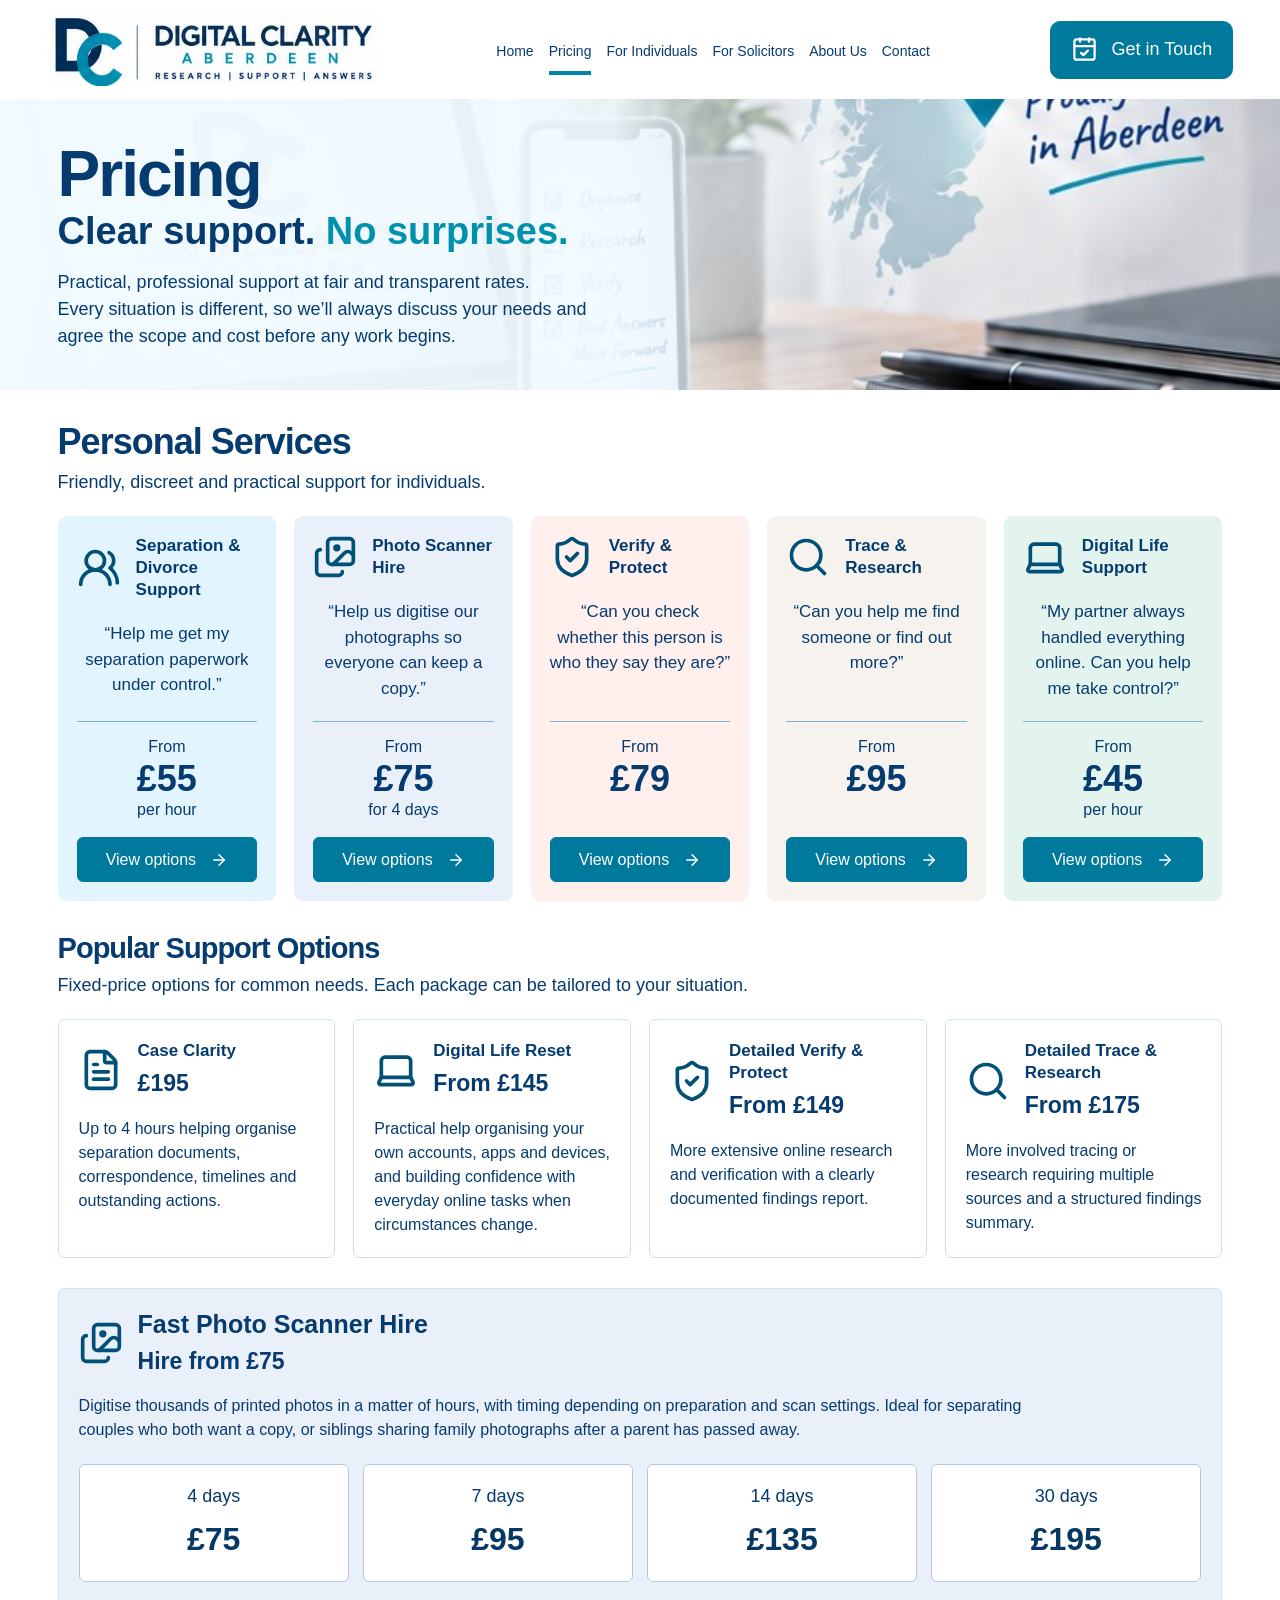
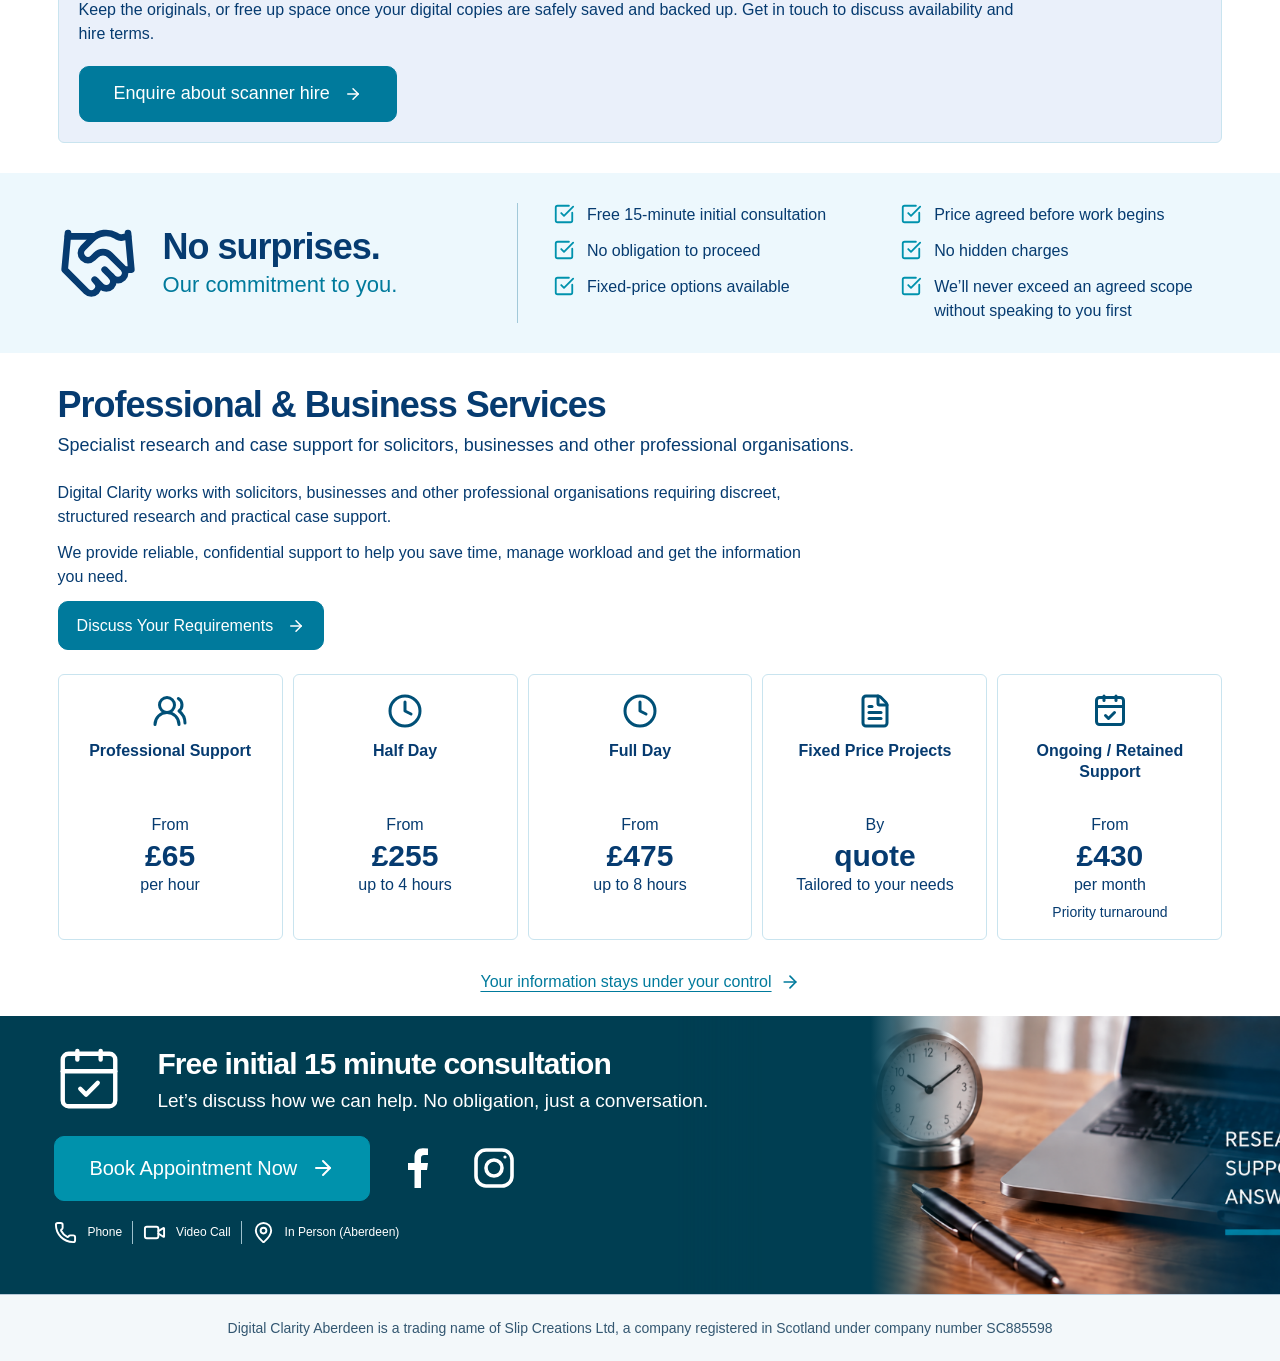
==== commit 2966aeae: "Add files via upload" ====
--- a/pricing.html
+++ b/pricing.html
@@ -1,4 +1,4 @@
 <!doctype html>
-<html lang="en-GB"><head><meta charset="utf-8"><meta name="viewport" content="width=device-width,initial-scale=1"><meta name="description" content="Practical case support, digital help and investigative research for individuals and solicitors. Proudly based in Aberdeen."><title>Pricing | Digital Clarity Aberdeen</title><link rel="icon" href="favicon.png"><link rel="stylesheet" href="styles.css"><script src="script.js" defer></script></head><body><link rel="preload" as="image" href="images/logo.jpg"/><a class="skip-link" href="#main">Skip to content</a><header class="header" id="home"><a href="index.html" class="brand" aria-label="Digital Clarity Aberdeen home"><img src="images/logo.jpg" alt="Digital Clarity Aberdeen — Research, Support, Answers" width="453" height="100"/></a><button class="menu-toggle" aria-label="Open navigation" aria-expanded="false" data-menu="true"><svg xmlns="http://www.w3.org/2000/svg" width="24" height="24" viewBox="0 0 24 24" fill="none" stroke="currentColor" stroke-width="2" stroke-linecap="round" stroke-linejoin="round" class="lucide lucide-menu" aria-hidden="true"><path d="M4 5h16"></path><path d="M4 12h16"></path><path d="M4 19h16"></path></svg></button><nav class="nav" aria-label="Main navigation"><a href="index.html" data-close-menu="true">Home</a><a class="current" aria-current="page" href="pricing.html">Pricing</a><button data-panel="individuals">For Individuals</button><button data-panel="solicitors">For Solicitors</button><button data-panel="about">About Us</button><button data-panel="contact">Contact</button></nav><button class="button header-cta" data-panel="contact"><svg xmlns="http://www.w3.org/2000/svg" width="27" height="27" viewBox="0 0 24 24" fill="none" stroke="currentColor" stroke-width="2" stroke-linecap="round" stroke-linejoin="round" class="lucide lucide-calendar-check" aria-hidden="true"><path d="M8 2v3"></path><path d="M16 2v3"></path><rect x="3" y="3" width="18" height="18" rx="2"></rect><path d="M3 9h18"></path><path d="m9 15 2 2 4-4"></path></svg>Get in Touch</button></header><main id="main"><section class="pricing-hero"><div><h1>Pricing</h1><h2>Clear support. <span>No surprises.</span></h2><p>Practical, professional support at fair and transparent rates.<br/>Every situation is different, so we’ll always discuss your needs and agree the scope and cost before any work begins.</p></div></section><section class="pricing-section" aria-labelledby="personal-title"><h2 id="personal-title">Personal Services</h2><p>Friendly, discreet and practical support for individuals.</p><div class="price-grid"><article class="price-card separation"><div class="price-heading"><svg xmlns="http://www.w3.org/2000/svg" width="24" height="24" viewBox="0 0 24 24" fill="none" stroke="currentColor" stroke-width="2" stroke-linecap="round" stroke-linejoin="round" class="lucide lucide-users-round" aria-hidden="true"><path d="M18 21a8 8 0 0 0-16 0"></path><circle cx="10" cy="8" r="5"></circle><path d="M22 20c0-3.37-2-6.5-4-8a5 5 0 0 0-.45-8.3"></path></svg><h3>Separation &amp; Divorce Support</h3></div><p class="price-quote">“Help me get my separation paperwork under control.”</p><div class="price-amount"><span>From</span><strong>£55</strong><span>per hour</span></div><a class="button" href="#option-0">View options <svg xmlns="http://www.w3.org/2000/svg" width="18" height="18" viewBox="0 0 24 24" fill="none" stroke="currentColor" stroke-width="2" stroke-linecap="round" stroke-linejoin="round" class="lucide lucide-arrow-right" aria-hidden="true"><path d="M5 12h14"></path><path d="m12 5 7 7-7 7"></path></svg></a></article><article class="price-card digital"><div class="price-heading"><svg xmlns="http://www.w3.org/2000/svg" width="24" height="24" viewBox="0 0 24 24" fill="none" stroke="currentColor" stroke-width="2" stroke-linecap="round" stroke-linejoin="round" class="lucide lucide-laptop" aria-hidden="true"><path d="M18 5a2 2 0 0 1 2 2v8.526a2 2 0 0 0 .212.897l1.068 2.127a1 1 0 0 1-.9 1.45H3.62a1 1 0 0 1-.9-1.45l1.068-2.127A2 2 0 0 0 4 15.526V7a2 2 0 0 1 2-2z"></path><path d="M20.054 15.987H3.946"></path></svg><h3>Digital Life Support</h3></div><p class="price-quote">“My partner always handled everything online. Can you help me take control?”</p><div class="price-amount"><span>From</span><strong>£45</strong><span>per hour</span></div><a class="button" href="#option-1">View options <svg xmlns="http://www.w3.org/2000/svg" width="18" height="18" viewBox="0 0 24 24" fill="none" stroke="currentColor" stroke-width="2" stroke-linecap="round" stroke-linejoin="round" class="lucide lucide-arrow-right" aria-hidden="true"><path d="M5 12h14"></path><path d="m12 5 7 7-7 7"></path></svg></a></article><article class="price-card verify"><div class="price-heading"><svg xmlns="http://www.w3.org/2000/svg" width="24" height="24" viewBox="0 0 24 24" fill="none" stroke="currentColor" stroke-width="2" stroke-linecap="round" stroke-linejoin="round" class="lucide lucide-shield-check" aria-hidden="true"><path d="M20 13c0 5-3.5 7.5-7.66 8.95a1 1 0 0 1-.67-.01C7.5 20.5 4 18 4 13V6a1 1 0 0 1 1-1c2 0 4.5-1.2 6.24-2.72a1.17 1.17 0 0 1 1.52 0C14.51 3.81 17 5 19 5a1 1 0 0 1 1 1z"></path><path d="m9 12 2 2 4-4"></path></svg><h3>Verify &amp; Protect</h3></div><p class="price-quote">“Can you check whether this person is who they say they are?”</p><div class="price-amount"><span>From</span><strong>£79</strong><span> </span></div><a class="button" href="#option-2">View options <svg xmlns="http://www.w3.org/2000/svg" width="18" height="18" viewBox="0 0 24 24" fill="none" stroke="currentColor" stroke-width="2" stroke-linecap="round" stroke-linejoin="round" class="lucide lucide-arrow-right" aria-hidden="true"><path d="M5 12h14"></path><path d="m12 5 7 7-7 7"></path></svg></a></article><article class="price-card research"><div class="price-heading"><svg xmlns="http://www.w3.org/2000/svg" width="24" height="24" viewBox="0 0 24 24" fill="none" stroke="currentColor" stroke-width="2" stroke-linecap="round" stroke-linejoin="round" class="lucide lucide-search" aria-hidden="true"><path d="m21 21-4.34-4.34"></path><circle cx="11" cy="11" r="8"></circle></svg><h3>Trace &amp; Research</h3></div><p class="price-quote">“Can you help me find someone or find out more?”</p><div class="price-amount"><span>From</span><strong>£95</strong><span> </span></div><a class="button" href="#option-3">View options <svg xmlns="http://www.w3.org/2000/svg" width="18" height="18" viewBox="0 0 24 24" fill="none" stroke="currentColor" stroke-width="2" stroke-linecap="round" stroke-linejoin="round" class="lucide lucide-arrow-right" aria-hidden="true"><path d="M5 12h14"></path><path d="m12 5 7 7-7 7"></path></svg></a></article></div><h2 class="packages-title">Popular Support Options</h2><p>Fixed-price options for common needs. Each package can be tailored to your situation.</p><div class="price-grid package-grid"><article class="package-card" id="option-0"><div class="price-heading"><svg xmlns="http://www.w3.org/2000/svg" width="24" height="24" viewBox="0 0 24 24" fill="none" stroke="currentColor" stroke-width="2" stroke-linecap="round" stroke-linejoin="round" class="lucide lucide-file-text" aria-hidden="true"><path d="M6 22a2 2 0 0 1-2-2V4a2 2 0 0 1 2-2h8a2.4 2.4 0 0 1 1.704.706l3.588 3.588A2.4 2.4 0 0 1 20 8v12a2 2 0 0 1-2 2z"></path><path d="M14 2v5a1 1 0 0 0 1 1h5"></path><path d="M10 9H8"></path><path d="M16 13H8"></path><path d="M16 17H8"></path></svg><div><h3>Case Clarity</h3><strong>£195</strong></div></div><p>Up to 4 hours helping organise separation documents, correspondence, timelines and outstanding actions.</p></article><article class="package-card" id="option-1"><div class="price-heading"><svg xmlns="http://www.w3.org/2000/svg" width="24" height="24" viewBox="0 0 24 24" fill="none" stroke="currentColor" stroke-width="2" stroke-linecap="round" stroke-linejoin="round" class="lucide lucide-laptop" aria-hidden="true"><path d="M18 5a2 2 0 0 1 2 2v8.526a2 2 0 0 0 .212.897l1.068 2.127a1 1 0 0 1-.9 1.45H3.62a1 1 0 0 1-.9-1.45l1.068-2.127A2 2 0 0 0 4 15.526V7a2 2 0 0 1 2-2z"></path><path d="M20.054 15.987H3.946"></path></svg><div><h3>Digital Life Reset</h3><strong>From £145</strong></div></div><p>Practical help organising your own accounts, apps and devices, and building confidence with everyday online tasks when circumstances change.</p></article><article class="package-card" id="option-2"><div class="price-heading"><svg xmlns="http://www.w3.org/2000/svg" width="24" height="24" viewBox="0 0 24 24" fill="none" stroke="currentColor" stroke-width="2" stroke-linecap="round" stroke-linejoin="round" class="lucide lucide-shield-check" aria-hidden="true"><path d="M20 13c0 5-3.5 7.5-7.66 8.95a1 1 0 0 1-.67-.01C7.5 20.5 4 18 4 13V6a1 1 0 0 1 1-1c2 0 4.5-1.2 6.24-2.72a1.17 1.17 0 0 1 1.52 0C14.51 3.81 17 5 19 5a1 1 0 0 1 1 1z"></path><path d="m9 12 2 2 4-4"></path></svg><div><h3>Detailed Verify &amp; Protect</h3><strong>From £149</strong></div></div><p>More extensive online research and verification with a clearly documented findings report.</p></article><article class="package-card" id="option-3"><div class="price-heading"><svg xmlns="http://www.w3.org/2000/svg" width="24" height="24" viewBox="0 0 24 24" fill="none" stroke="currentColor" stroke-width="2" stroke-linecap="round" stroke-linejoin="round" class="lucide lucide-search" aria-hidden="true"><path d="m21 21-4.34-4.34"></path><circle cx="11" cy="11" r="8"></circle></svg><div><h3>Detailed Trace &amp; Research</h3><strong>From £175</strong></div></div><p>More involved tracing or research requiring multiple sources and a structured findings summary.</p></article></div></section><section class="pricing-promise"><div class="promise-title"><svg xmlns="http://www.w3.org/2000/svg" width="24" height="24" viewBox="0 0 24 24" fill="none" stroke="currentColor" stroke-width="2" stroke-linecap="round" stroke-linejoin="round" class="lucide lucide-handshake" aria-hidden="true"><path d="m11 17 2 2a1 1 0 1 0 3-3"></path><path d="m14 14 2.5 2.5a1 1 0 1 0 3-3l-3.88-3.88a3 3 0 0 0-4.24 0l-.88.88a1 1 0 1 1-3-3l2.81-2.81a5.79 5.79 0 0 1 7.06-.87l.47.28a2 2 0 0 0 1.42.25L21 4"></path><path d="m21 3 1 11h-2"></path><path d="M3 3 2 14l6.5 6.5a1 1 0 1 0 3-3"></path><path d="M3 4h8"></path></svg><div><h2>No surprises.</h2><p>Our commitment to you.</p></div></div><ul><li><svg xmlns="http://www.w3.org/2000/svg" width="24" height="24" viewBox="0 0 24 24" fill="none" stroke="currentColor" stroke-width="2" stroke-linecap="round" stroke-linejoin="round" class="lucide lucide-square-check-big" aria-hidden="true"><path d="M21 10.656V19a2 2 0 0 1-2 2H5a2 2 0 0 1-2-2V5a2 2 0 0 1 2-2h12.344"></path><path d="m9 11 3 3L22 4"></path></svg>Free 15-minute initial consultation</li><li><svg xmlns="http://www.w3.org/2000/svg" width="24" height="24" viewBox="0 0 24 24" fill="none" stroke="currentColor" stroke-width="2" stroke-linecap="round" stroke-linejoin="round" class="lucide lucide-square-check-big" aria-hidden="true"><path d="M21 10.656V19a2 2 0 0 1-2 2H5a2 2 0 0 1-2-2V5a2 2 0 0 1 2-2h12.344"></path><path d="m9 11 3 3L22 4"></path></svg>Price agreed before work begins</li><li><svg xmlns="http://www.w3.org/2000/svg" width="24" height="24" viewBox="0 0 24 24" fill="none" stroke="currentColor" stroke-width="2" stroke-linecap="round" stroke-linejoin="round" class="lucide lucide-square-check-big" aria-hidden="true"><path d="M21 10.656V19a2 2 0 0 1-2 2H5a2 2 0 0 1-2-2V5a2 2 0 0 1 2-2h12.344"></path><path d="m9 11 3 3L22 4"></path></svg>No obligation to proceed</li><li><svg xmlns="http://www.w3.org/2000/svg" width="24" height="24" viewBox="0 0 24 24" fill="none" stroke="currentColor" stroke-width="2" stroke-linecap="round" stroke-linejoin="round" class="lucide lucide-square-check-big" aria-hidden="true"><path d="M21 10.656V19a2 2 0 0 1-2 2H5a2 2 0 0 1-2-2V5a2 2 0 0 1 2-2h12.344"></path><path d="m9 11 3 3L22 4"></path></svg>No hidden charges</li><li><svg xmlns="http://www.w3.org/2000/svg" width="24" height="24" viewBox="0 0 24 24" fill="none" stroke="currentColor" stroke-width="2" stroke-linecap="round" stroke-linejoin="round" class="lucide lucide-square-check-big" aria-hidden="true"><path d="M21 10.656V19a2 2 0 0 1-2 2H5a2 2 0 0 1-2-2V5a2 2 0 0 1 2-2h12.344"></path><path d="m9 11 3 3L22 4"></path></svg>Fixed-price options available</li><li><svg xmlns="http://www.w3.org/2000/svg" width="24" height="24" viewBox="0 0 24 24" fill="none" stroke="currentColor" stroke-width="2" stroke-linecap="round" stroke-linejoin="round" class="lucide lucide-square-check-big" aria-hidden="true"><path d="M21 10.656V19a2 2 0 0 1-2 2H5a2 2 0 0 1-2-2V5a2 2 0 0 1 2-2h12.344"></path><path d="m9 11 3 3L22 4"></path></svg>We’ll never exceed an agreed scope without speaking to you first</li></ul></section><section class="pricing-section" aria-labelledby="business-title"><h2 id="business-title">Professional &amp; Business Services</h2><p>Specialist research and case support for solicitors, businesses and other professional organisations.</p><div class="business-pricing"><div class="business-intro"><p>Digital Clarity works with solicitors, businesses and other professional organisations requiring discreet, structured research and practical case support.</p><p>We provide reliable, confidential support to help you save time, manage workload and get the information you need.</p><button class="button" data-panel="contact">Discuss Your Requirements <svg xmlns="http://www.w3.org/2000/svg" width="18" height="18" viewBox="0 0 24 24" fill="none" stroke="currentColor" stroke-width="2" stroke-linecap="round" stroke-linejoin="round" class="lucide lucide-arrow-right" aria-hidden="true"><path d="M5 12h14"></path><path d="m12 5 7 7-7 7"></path></svg></button></div><div class="business-grid"><article class="business-card"><svg xmlns="http://www.w3.org/2000/svg" width="24" height="24" viewBox="0 0 24 24" fill="none" stroke="currentColor" stroke-width="2" stroke-linecap="round" stroke-linejoin="round" class="lucide lucide-users-round" aria-hidden="true"><path d="M18 21a8 8 0 0 0-16 0"></path><circle cx="10" cy="8" r="5"></circle><path d="M22 20c0-3.37-2-6.5-4-8a5 5 0 0 0-.45-8.3"></path></svg><h3>Professional Support</h3><span>From</span><strong>£65</strong><span>per hour</span></article><article class="business-card"><svg xmlns="http://www.w3.org/2000/svg" width="24" height="24" viewBox="0 0 24 24" fill="none" stroke="currentColor" stroke-width="2" stroke-linecap="round" stroke-linejoin="round" class="lucide lucide-clock" aria-hidden="true"><circle cx="12" cy="12" r="10"></circle><path d="M12 6v6l4 2"></path></svg><h3>Half Day</h3><span>From</span><strong>£255</strong><span>up to 4 hours</span></article><article class="business-card"><svg xmlns="http://www.w3.org/2000/svg" width="24" height="24" viewBox="0 0 24 24" fill="none" stroke="currentColor" stroke-width="2" stroke-linecap="round" stroke-linejoin="round" class="lucide lucide-clock" aria-hidden="true"><circle cx="12" cy="12" r="10"></circle><path d="M12 6v6l4 2"></path></svg><h3>Full Day</h3><span>From</span><strong>£475</strong><span>up to 8 hours</span></article><article class="business-card"><svg xmlns="http://www.w3.org/2000/svg" width="24" height="24" viewBox="0 0 24 24" fill="none" stroke="currentColor" stroke-width="2" stroke-linecap="round" stroke-linejoin="round" class="lucide lucide-file-text" aria-hidden="true"><path d="M6 22a2 2 0 0 1-2-2V4a2 2 0 0 1 2-2h8a2.4 2.4 0 0 1 1.704.706l3.588 3.588A2.4 2.4 0 0 1 20 8v12a2 2 0 0 1-2 2z"></path><path d="M14 2v5a1 1 0 0 0 1 1h5"></path><path d="M10 9H8"></path><path d="M16 13H8"></path><path d="M16 17H8"></path></svg><h3>Fixed Price Projects</h3><span>By</span><strong>quote</strong><span>Tailored to your needs</span></article><article class="business-card"><svg xmlns="http://www.w3.org/2000/svg" width="24" height="24" viewBox="0 0 24 24" fill="none" stroke="currentColor" stroke-width="2" stroke-linecap="round" stroke-linejoin="round" class="lucide lucide-calendar-check" aria-hidden="true"><path d="M8 2v3"></path><path d="M16 2v3"></path><rect x="3" y="3" width="18" height="18" rx="2"></rect><path d="M3 9h18"></path><path d="m9 15 2 2 4-4"></path></svg><h3>Ongoing / Retained Support</h3><span>From</span><strong>£430</strong><span>per month</span><small>Priority turnaround</small></article></div></div></section><div class="privacy-control"><button class="text-link" aria-haspopup="dialog" data-panel="privacy">Your information stays under your control <svg xmlns="http://www.w3.org/2000/svg" width="20" height="20" viewBox="0 0 24 24" fill="none" stroke="currentColor" stroke-width="2" stroke-linecap="round" stroke-linejoin="round" class="lucide lucide-arrow-right" aria-hidden="true"><path d="M5 12h14"></path><path d="m12 5 7 7-7 7"></path></svg></button></div><section id="contact" class="consultation"><div class="consultation-art"></div><div class="consultation-content"><div class="consultation-heading"><svg xmlns="http://www.w3.org/2000/svg" width="24" height="24" viewBox="0 0 24 24" fill="none" stroke="currentColor" stroke-width="1.5" stroke-linecap="round" stroke-linejoin="round" class="lucide lucide-calendar-check" aria-hidden="true"><path d="M8 2v3"></path><path d="M16 2v3"></path><rect x="3" y="3" width="18" height="18" rx="2"></rect><path d="M3 9h18"></path><path d="m9 15 2 2 4-4"></path></svg><div><h2>Free initial 15 minute consultation</h2><p>Let’s discuss how we can help. No obligation, just a conversation.</p></div></div><div class="consultation-actions"><button class="button booking" data-panel="contact">Book Appointment Now <svg xmlns="http://www.w3.org/2000/svg" width="24" height="24" viewBox="0 0 24 24" fill="none" stroke="currentColor" stroke-width="2" stroke-linecap="round" stroke-linejoin="round" class="lucide lucide-arrow-right" aria-hidden="true"><path d="M5 12h14"></path><path d="m12 5 7 7-7 7"></path></svg></button><div class="social-links" aria-label="Follow Digital Clarity Aberdeen"><a class="facebook-profile" href="https://www.facebook.com/profile.php?id=61594316458987" target="_blank" rel="noopener noreferrer" aria-label="Digital Clarity Aberdeen on Facebook (opens in a new tab)"><svg viewBox="0 0 24 24" aria-hidden="true"><path fill="currentColor" d="M13.5 22v-9h3l.5-3.5h-3.5V7.25c0-1 .3-1.75 1.75-1.75H17V2.3a23 23 0 0 0-2.55-.15c-2.55 0-4.2 1.55-4.2 4.4V9.5H7V13h3.25v9z"></path></svg></a><a href="https://www.instagram.com/digitalclarityaberdeen/" target="_blank" rel="noopener noreferrer" aria-label="Digital Clarity Aberdeen on Instagram (opens in a new tab)"><svg viewBox="0 0 24 24" fill="none" stroke="currentColor" stroke-width="1.8" aria-hidden="true"><rect x="3" y="3" width="18" height="18" rx="5"></rect><circle cx="12" cy="12" r="4"></circle><circle cx="17.5" cy="6.5" r=".8" fill="currentColor" stroke="none"></circle></svg></a></div><div class="methods"><span><svg xmlns="http://www.w3.org/2000/svg" width="24" height="24" viewBox="0 0 24 24" fill="none" stroke="currentColor" stroke-width="2" stroke-linecap="round" stroke-linejoin="round" class="lucide lucide-phone" aria-hidden="true"><path d="M13.832 16.568a1 1 0 0 0 1.213-.303l.355-.465A2 2 0 0 1 17 15h3a2 2 0 0 1 2 2v3a2 2 0 0 1-2 2A18 18 0 0 1 2 4a2 2 0 0 1 2-2h3a2 2 0 0 1 2 2v3a2 2 0 0 1-.8 1.6l-.468.351a1 1 0 0 0-.292 1.233 14 14 0 0 0 6.392 6.384"></path></svg>Phone</span><span><svg xmlns="http://www.w3.org/2000/svg" width="24" height="24" viewBox="0 0 24 24" fill="none" stroke="currentColor" stroke-width="2" stroke-linecap="round" stroke-linejoin="round" class="lucide lucide-video" aria-hidden="true"><path d="m16 13 5.223 3.482a.5.5 0 0 0 .777-.416V7.87a.5.5 0 0 0-.752-.432L16 10.5"></path><rect x="2" y="6" width="14" height="12" rx="2"></rect></svg>Video Call</span><span><svg xmlns="http://www.w3.org/2000/svg" width="24" height="24" viewBox="0 0 24 24" fill="none" stroke="currentColor" stroke-width="2" stroke-linecap="round" stroke-linejoin="round" class="lucide lucide-map-pin" aria-hidden="true"><path d="M20 10c0 4.993-5.539 10.193-7.399 11.799a1 1 0 0 1-1.202 0C9.539 20.193 4 14.993 4 10a8 8 0 0 1 16 0"></path><circle cx="12" cy="10" r="3"></circle></svg>In Person (Aberdeen)</span></div></div></div></section></main><footer class="site-footer"><p>Digital Clarity Aberdeen is a trading name of Slip Creations Ltd, a company registered in Scotland under company number SC885598</p></footer>
+<html lang="en-GB"><head><meta charset="utf-8"><meta name="viewport" content="width=device-width,initial-scale=1"><meta name="description" content="Practical case support, digital help and investigative research for individuals and solicitors. Proudly based in Aberdeen."><title>Pricing | Digital Clarity Aberdeen</title><link rel="icon" href="favicon.png"><link rel="stylesheet" href="styles.css"><script src="script.js" defer></script></head><body><link rel="preload" as="image" href="images/logo.jpg"/><a class="skip-link" href="#main">Skip to content</a><header class="header" id="home"><a href="index.html" class="brand" aria-label="Digital Clarity Aberdeen home"><img src="images/logo.jpg" alt="Digital Clarity Aberdeen — Research, Support, Answers" width="453" height="100"/></a><button class="menu-toggle" aria-label="Open navigation" aria-expanded="false" data-menu="true"><svg xmlns="http://www.w3.org/2000/svg" width="24" height="24" viewBox="0 0 24 24" fill="none" stroke="currentColor" stroke-width="2" stroke-linecap="round" stroke-linejoin="round" class="lucide lucide-menu" aria-hidden="true"><path d="M4 5h16"></path><path d="M4 12h16"></path><path d="M4 19h16"></path></svg></button><nav class="nav" aria-label="Main navigation"><a href="index.html" data-close-menu="true">Home</a><a class="current" aria-current="page" href="pricing.html">Pricing</a><button data-panel="individuals">For Individuals</button><button data-panel="solicitors">For Solicitors</button><button data-panel="about">About Us</button><button data-panel="contact">Contact</button></nav><button class="button header-cta" data-panel="contact"><svg xmlns="http://www.w3.org/2000/svg" width="27" height="27" viewBox="0 0 24 24" fill="none" stroke="currentColor" stroke-width="2" stroke-linecap="round" stroke-linejoin="round" class="lucide lucide-calendar-check" aria-hidden="true"><path d="M8 2v3"></path><path d="M16 2v3"></path><rect x="3" y="3" width="18" height="18" rx="2"></rect><path d="M3 9h18"></path><path d="m9 15 2 2 4-4"></path></svg>Get in Touch</button></header><main id="main"><section class="pricing-hero"><div><h1>Pricing</h1><h2>Clear support. <span>No surprises.</span></h2><p>Practical, professional support at fair and transparent rates.<br/>Every situation is different, so we’ll always discuss your needs and agree the scope and cost before any work begins.</p></div></section><section class="pricing-section" aria-labelledby="personal-title"><h2 id="personal-title">Personal Services</h2><p>Friendly, discreet and practical support for individuals.</p><div class="price-grid personal-price-grid"><article class="price-card separation"><div class="price-heading"><svg xmlns="http://www.w3.org/2000/svg" width="24" height="24" viewBox="0 0 24 24" fill="none" stroke="currentColor" stroke-width="2" stroke-linecap="round" stroke-linejoin="round" class="lucide lucide-users-round" aria-hidden="true"><path d="M18 21a8 8 0 0 0-16 0"></path><circle cx="10" cy="8" r="5"></circle><path d="M22 20c0-3.37-2-6.5-4-8a5 5 0 0 0-.45-8.3"></path></svg><h3>Separation &amp; Divorce Support</h3></div><p class="price-quote">“Help me get my separation paperwork under control.”</p><div class="price-amount"><span>From</span><strong>£55</strong><span>per hour</span></div><a class="button" href="#option-0">View options <svg xmlns="http://www.w3.org/2000/svg" width="18" height="18" viewBox="0 0 24 24" fill="none" stroke="currentColor" stroke-width="2" stroke-linecap="round" stroke-linejoin="round" class="lucide lucide-arrow-right" aria-hidden="true"><path d="M5 12h14"></path><path d="m12 5 7 7-7 7"></path></svg></a></article><article class="price-card scanning"><div class="price-heading"><svg xmlns="http://www.w3.org/2000/svg" width="24" height="24" viewBox="0 0 24 24" fill="none" stroke="currentColor" stroke-width="2" stroke-linecap="round" stroke-linejoin="round" class="lucide lucide-images" aria-hidden="true"><path d="m22 11-1.296-1.296a2.4 2.4 0 0 0-3.408 0L11 16"></path><path d="M4 8a2 2 0 0 0-2 2v10a2 2 0 0 0 2 2h10a2 2 0 0 0 2-2"></path><circle cx="13" cy="7" r="1" fill="currentColor"></circle><rect x="8" y="2" width="14" height="14" rx="2"></rect></svg><h3>Photo Scanner Hire</h3></div><p class="price-quote">“Help us digitise our photographs so everyone can keep a copy.”</p><div class="price-amount"><span>From</span><strong>£75</strong><span>for 4 days</span></div><a class="button" href="#scanner-hire">View options <svg xmlns="http://www.w3.org/2000/svg" width="18" height="18" viewBox="0 0 24 24" fill="none" stroke="currentColor" stroke-width="2" stroke-linecap="round" stroke-linejoin="round" class="lucide lucide-arrow-right" aria-hidden="true"><path d="M5 12h14"></path><path d="m12 5 7 7-7 7"></path></svg></a></article><article class="price-card verify"><div class="price-heading"><svg xmlns="http://www.w3.org/2000/svg" width="24" height="24" viewBox="0 0 24 24" fill="none" stroke="currentColor" stroke-width="2" stroke-linecap="round" stroke-linejoin="round" class="lucide lucide-shield-check" aria-hidden="true"><path d="M20 13c0 5-3.5 7.5-7.66 8.95a1 1 0 0 1-.67-.01C7.5 20.5 4 18 4 13V6a1 1 0 0 1 1-1c2 0 4.5-1.2 6.24-2.72a1.17 1.17 0 0 1 1.52 0C14.51 3.81 17 5 19 5a1 1 0 0 1 1 1z"></path><path d="m9 12 2 2 4-4"></path></svg><h3>Verify &amp; Protect</h3></div><p class="price-quote">“Can you check whether this person is who they say they are?”</p><div class="price-amount"><span>From</span><strong>£79</strong><span> </span></div><a class="button" href="#option-2">View options <svg xmlns="http://www.w3.org/2000/svg" width="18" height="18" viewBox="0 0 24 24" fill="none" stroke="currentColor" stroke-width="2" stroke-linecap="round" stroke-linejoin="round" class="lucide lucide-arrow-right" aria-hidden="true"><path d="M5 12h14"></path><path d="m12 5 7 7-7 7"></path></svg></a></article><article class="price-card research"><div class="price-heading"><svg xmlns="http://www.w3.org/2000/svg" width="24" height="24" viewBox="0 0 24 24" fill="none" stroke="currentColor" stroke-width="2" stroke-linecap="round" stroke-linejoin="round" class="lucide lucide-search" aria-hidden="true"><path d="m21 21-4.34-4.34"></path><circle cx="11" cy="11" r="8"></circle></svg><h3>Trace &amp; Research</h3></div><p class="price-quote">“Can you help me find someone or find out more?”</p><div class="price-amount"><span>From</span><strong>£95</strong><span> </span></div><a class="button" href="#option-3">View options <svg xmlns="http://www.w3.org/2000/svg" width="18" height="18" viewBox="0 0 24 24" fill="none" stroke="currentColor" stroke-width="2" stroke-linecap="round" stroke-linejoin="round" class="lucide lucide-arrow-right" aria-hidden="true"><path d="M5 12h14"></path><path d="m12 5 7 7-7 7"></path></svg></a></article><article class="price-card digital"><div class="price-heading"><svg xmlns="http://www.w3.org/2000/svg" width="24" height="24" viewBox="0 0 24 24" fill="none" stroke="currentColor" stroke-width="2" stroke-linecap="round" stroke-linejoin="round" class="lucide lucide-laptop" aria-hidden="true"><path d="M18 5a2 2 0 0 1 2 2v8.526a2 2 0 0 0 .212.897l1.068 2.127a1 1 0 0 1-.9 1.45H3.62a1 1 0 0 1-.9-1.45l1.068-2.127A2 2 0 0 0 4 15.526V7a2 2 0 0 1 2-2z"></path><path d="M20.054 15.987H3.946"></path></svg><h3>Digital Life Support</h3></div><p class="price-quote">“My partner always handled everything online. Can you help me take control?”</p><div class="price-amount"><span>From</span><strong>£45</strong><span>per hour</span></div><a class="button" href="#option-1">View options <svg xmlns="http://www.w3.org/2000/svg" width="18" height="18" viewBox="0 0 24 24" fill="none" stroke="currentColor" stroke-width="2" stroke-linecap="round" stroke-linejoin="round" class="lucide lucide-arrow-right" aria-hidden="true"><path d="M5 12h14"></path><path d="m12 5 7 7-7 7"></path></svg></a></article></div><h2 class="packages-title">Popular Support Options</h2><p>Fixed-price options for common needs. Each package can be tailored to your situation.</p><div class="price-grid package-grid"><article class="package-card" id="option-0"><div class="price-heading"><svg xmlns="http://www.w3.org/2000/svg" width="24" height="24" viewBox="0 0 24 24" fill="none" stroke="currentColor" stroke-width="2" stroke-linecap="round" stroke-linejoin="round" class="lucide lucide-file-text" aria-hidden="true"><path d="M6 22a2 2 0 0 1-2-2V4a2 2 0 0 1 2-2h8a2.4 2.4 0 0 1 1.704.706l3.588 3.588A2.4 2.4 0 0 1 20 8v12a2 2 0 0 1-2 2z"></path><path d="M14 2v5a1 1 0 0 0 1 1h5"></path><path d="M10 9H8"></path><path d="M16 13H8"></path><path d="M16 17H8"></path></svg><div><h3>Case Clarity</h3><strong>£195</strong></div></div><p>Up to 4 hours helping organise separation documents, correspondence, timelines and outstanding actions.</p></article><article class="package-card" id="option-1"><div class="price-heading"><svg xmlns="http://www.w3.org/2000/svg" width="24" height="24" viewBox="0 0 24 24" fill="none" stroke="currentColor" stroke-width="2" stroke-linecap="round" stroke-linejoin="round" class="lucide lucide-laptop" aria-hidden="true"><path d="M18 5a2 2 0 0 1 2 2v8.526a2 2 0 0 0 .212.897l1.068 2.127a1 1 0 0 1-.9 1.45H3.62a1 1 0 0 1-.9-1.45l1.068-2.127A2 2 0 0 0 4 15.526V7a2 2 0 0 1 2-2z"></path><path d="M20.054 15.987H3.946"></path></svg><div><h3>Digital Life Reset</h3><strong>From £145</strong></div></div><p>Practical help organising your own accounts, apps and devices, and building confidence with everyday online tasks when circumstances change.</p></article><article class="package-card" id="option-2"><div class="price-heading"><svg xmlns="http://www.w3.org/2000/svg" width="24" height="24" viewBox="0 0 24 24" fill="none" stroke="currentColor" stroke-width="2" stroke-linecap="round" stroke-linejoin="round" class="lucide lucide-shield-check" aria-hidden="true"><path d="M20 13c0 5-3.5 7.5-7.66 8.95a1 1 0 0 1-.67-.01C7.5 20.5 4 18 4 13V6a1 1 0 0 1 1-1c2 0 4.5-1.2 6.24-2.72a1.17 1.17 0 0 1 1.52 0C14.51 3.81 17 5 19 5a1 1 0 0 1 1 1z"></path><path d="m9 12 2 2 4-4"></path></svg><div><h3>Detailed Verify &amp; Protect</h3><strong>From £149</strong></div></div><p>More extensive online research and verification with a clearly documented findings report.</p></article><article class="package-card" id="option-3"><div class="price-heading"><svg xmlns="http://www.w3.org/2000/svg" width="24" height="24" viewBox="0 0 24 24" fill="none" stroke="currentColor" stroke-width="2" stroke-linecap="round" stroke-linejoin="round" class="lucide lucide-search" aria-hidden="true"><path d="m21 21-4.34-4.34"></path><circle cx="11" cy="11" r="8"></circle></svg><div><h3>Detailed Trace &amp; Research</h3><strong>From £175</strong></div></div><p>More involved tracing or research requiring multiple sources and a structured findings summary.</p></article></div></section><section class="pricing-section scanner-hire-pricing" aria-labelledby="scanner-hire-title"><article class="package-card" id="scanner-hire"><div class="price-heading"><svg xmlns="http://www.w3.org/2000/svg" width="24" height="24" viewBox="0 0 24 24" fill="none" stroke="currentColor" stroke-width="2" stroke-linecap="round" stroke-linejoin="round" class="lucide lucide-images" aria-hidden="true"><path d="m22 11-1.296-1.296a2.4 2.4 0 0 0-3.408 0L11 16"></path><path d="M4 8a2 2 0 0 0-2 2v10a2 2 0 0 0 2 2h10a2 2 0 0 0 2-2"></path><circle cx="13" cy="7" r="1" fill="currentColor"></circle><rect x="8" y="2" width="14" height="14" rx="2"></rect></svg><div><h2 id="scanner-hire-title">Fast Photo Scanner Hire</h2><strong>Hire from £75</strong></div></div><p>Digitise thousands of printed photos in a matter of hours, with timing depending on preparation and scan settings. Ideal for separating couples who both want a copy, or siblings sharing family photographs after a parent has passed away.</p><dl class="scanner-hire-rates" aria-label="Photo scanner hire prices"><div><dt>4 days</dt><dd>£75</dd></div><div><dt>7 days</dt><dd>£95</dd></div><div><dt>14 days</dt><dd>£135</dd></div><div><dt>30 days</dt><dd>£195</dd></div></dl><p>Keep the originals, or free up space once your digital copies are safely saved and backed up. Get in touch to discuss availability and hire terms.</p><button class="button" data-panel="contact">Enquire about scanner hire <svg xmlns="http://www.w3.org/2000/svg" width="18" height="18" viewBox="0 0 24 24" fill="none" stroke="currentColor" stroke-width="2" stroke-linecap="round" stroke-linejoin="round" class="lucide lucide-arrow-right" aria-hidden="true"><path d="M5 12h14"></path><path d="m12 5 7 7-7 7"></path></svg></button></article></section><section class="pricing-promise"><div class="promise-title"><svg xmlns="http://www.w3.org/2000/svg" width="24" height="24" viewBox="0 0 24 24" fill="none" stroke="currentColor" stroke-width="2" stroke-linecap="round" stroke-linejoin="round" class="lucide lucide-handshake" aria-hidden="true"><path d="m11 17 2 2a1 1 0 1 0 3-3"></path><path d="m14 14 2.5 2.5a1 1 0 1 0 3-3l-3.88-3.88a3 3 0 0 0-4.24 0l-.88.88a1 1 0 1 1-3-3l2.81-2.81a5.79 5.79 0 0 1 7.06-.87l.47.28a2 2 0 0 0 1.42.25L21 4"></path><path d="m21 3 1 11h-2"></path><path d="M3 3 2 14l6.5 6.5a1 1 0 1 0 3-3"></path><path d="M3 4h8"></path></svg><div><h2>No surprises.</h2><p>Our commitment to you.</p></div></div><ul><li><svg xmlns="http://www.w3.org/2000/svg" width="24" height="24" viewBox="0 0 24 24" fill="none" stroke="currentColor" stroke-width="2" stroke-linecap="round" stroke-linejoin="round" class="lucide lucide-square-check-big" aria-hidden="true"><path d="M21 10.656V19a2 2 0 0 1-2 2H5a2 2 0 0 1-2-2V5a2 2 0 0 1 2-2h12.344"></path><path d="m9 11 3 3L22 4"></path></svg>Free 15-minute initial consultation</li><li><svg xmlns="http://www.w3.org/2000/svg" width="24" height="24" viewBox="0 0 24 24" fill="none" stroke="currentColor" stroke-width="2" stroke-linecap="round" stroke-linejoin="round" class="lucide lucide-square-check-big" aria-hidden="true"><path d="M21 10.656V19a2 2 0 0 1-2 2H5a2 2 0 0 1-2-2V5a2 2 0 0 1 2-2h12.344"></path><path d="m9 11 3 3L22 4"></path></svg>Price agreed before work begins</li><li><svg xmlns="http://www.w3.org/2000/svg" width="24" height="24" viewBox="0 0 24 24" fill="none" stroke="currentColor" stroke-width="2" stroke-linecap="round" stroke-linejoin="round" class="lucide lucide-square-check-big" aria-hidden="true"><path d="M21 10.656V19a2 2 0 0 1-2 2H5a2 2 0 0 1-2-2V5a2 2 0 0 1 2-2h12.344"></path><path d="m9 11 3 3L22 4"></path></svg>No obligation to proceed</li><li><svg xmlns="http://www.w3.org/2000/svg" width="24" height="24" viewBox="0 0 24 24" fill="none" stroke="currentColor" stroke-width="2" stroke-linecap="round" stroke-linejoin="round" class="lucide lucide-square-check-big" aria-hidden="true"><path d="M21 10.656V19a2 2 0 0 1-2 2H5a2 2 0 0 1-2-2V5a2 2 0 0 1 2-2h12.344"></path><path d="m9 11 3 3L22 4"></path></svg>No hidden charges</li><li><svg xmlns="http://www.w3.org/2000/svg" width="24" height="24" viewBox="0 0 24 24" fill="none" stroke="currentColor" stroke-width="2" stroke-linecap="round" stroke-linejoin="round" class="lucide lucide-square-check-big" aria-hidden="true"><path d="M21 10.656V19a2 2 0 0 1-2 2H5a2 2 0 0 1-2-2V5a2 2 0 0 1 2-2h12.344"></path><path d="m9 11 3 3L22 4"></path></svg>Fixed-price options available</li><li><svg xmlns="http://www.w3.org/2000/svg" width="24" height="24" viewBox="0 0 24 24" fill="none" stroke="currentColor" stroke-width="2" stroke-linecap="round" stroke-linejoin="round" class="lucide lucide-square-check-big" aria-hidden="true"><path d="M21 10.656V19a2 2 0 0 1-2 2H5a2 2 0 0 1-2-2V5a2 2 0 0 1 2-2h12.344"></path><path d="m9 11 3 3L22 4"></path></svg>We’ll never exceed an agreed scope without speaking to you first</li></ul></section><section class="pricing-section" aria-labelledby="business-title"><h2 id="business-title">Professional &amp; Business Services</h2><p>Specialist research and case support for solicitors, businesses and other professional organisations.</p><div class="business-pricing"><div class="business-intro"><p>Digital Clarity works with solicitors, businesses and other professional organisations requiring discreet, structured research and practical case support.</p><p>We provide reliable, confidential support to help you save time, manage workload and get the information you need.</p><button class="button" data-panel="contact">Discuss Your Requirements <svg xmlns="http://www.w3.org/2000/svg" width="18" height="18" viewBox="0 0 24 24" fill="none" stroke="currentColor" stroke-width="2" stroke-linecap="round" stroke-linejoin="round" class="lucide lucide-arrow-right" aria-hidden="true"><path d="M5 12h14"></path><path d="m12 5 7 7-7 7"></path></svg></button></div><div class="business-grid"><article class="business-card"><svg xmlns="http://www.w3.org/2000/svg" width="24" height="24" viewBox="0 0 24 24" fill="none" stroke="currentColor" stroke-width="2" stroke-linecap="round" stroke-linejoin="round" class="lucide lucide-users-round" aria-hidden="true"><path d="M18 21a8 8 0 0 0-16 0"></path><circle cx="10" cy="8" r="5"></circle><path d="M22 20c0-3.37-2-6.5-4-8a5 5 0 0 0-.45-8.3"></path></svg><h3>Professional Support</h3><span>From</span><strong>£65</strong><span>per hour</span></article><article class="business-card"><svg xmlns="http://www.w3.org/2000/svg" width="24" height="24" viewBox="0 0 24 24" fill="none" stroke="currentColor" stroke-width="2" stroke-linecap="round" stroke-linejoin="round" class="lucide lucide-clock" aria-hidden="true"><circle cx="12" cy="12" r="10"></circle><path d="M12 6v6l4 2"></path></svg><h3>Half Day</h3><span>From</span><strong>£255</strong><span>up to 4 hours</span></article><article class="business-card"><svg xmlns="http://www.w3.org/2000/svg" width="24" height="24" viewBox="0 0 24 24" fill="none" stroke="currentColor" stroke-width="2" stroke-linecap="round" stroke-linejoin="round" class="lucide lucide-clock" aria-hidden="true"><circle cx="12" cy="12" r="10"></circle><path d="M12 6v6l4 2"></path></svg><h3>Full Day</h3><span>From</span><strong>£475</strong><span>up to 8 hours</span></article><article class="business-card"><svg xmlns="http://www.w3.org/2000/svg" width="24" height="24" viewBox="0 0 24 24" fill="none" stroke="currentColor" stroke-width="2" stroke-linecap="round" stroke-linejoin="round" class="lucide lucide-file-text" aria-hidden="true"><path d="M6 22a2 2 0 0 1-2-2V4a2 2 0 0 1 2-2h8a2.4 2.4 0 0 1 1.704.706l3.588 3.588A2.4 2.4 0 0 1 20 8v12a2 2 0 0 1-2 2z"></path><path d="M14 2v5a1 1 0 0 0 1 1h5"></path><path d="M10 9H8"></path><path d="M16 13H8"></path><path d="M16 17H8"></path></svg><h3>Fixed Price Projects</h3><span>By</span><strong>quote</strong><span>Tailored to your needs</span></article><article class="business-card"><svg xmlns="http://www.w3.org/2000/svg" width="24" height="24" viewBox="0 0 24 24" fill="none" stroke="currentColor" stroke-width="2" stroke-linecap="round" stroke-linejoin="round" class="lucide lucide-calendar-check" aria-hidden="true"><path d="M8 2v3"></path><path d="M16 2v3"></path><rect x="3" y="3" width="18" height="18" rx="2"></rect><path d="M3 9h18"></path><path d="m9 15 2 2 4-4"></path></svg><h3>Ongoing / Retained Support</h3><span>From</span><strong>£430</strong><span>per month</span><small>Priority turnaround</small></article></div></div></section><div class="privacy-control"><button class="text-link" aria-haspopup="dialog" data-panel="privacy">Your information stays under your control <svg xmlns="http://www.w3.org/2000/svg" width="20" height="20" viewBox="0 0 24 24" fill="none" stroke="currentColor" stroke-width="2" stroke-linecap="round" stroke-linejoin="round" class="lucide lucide-arrow-right" aria-hidden="true"><path d="M5 12h14"></path><path d="m12 5 7 7-7 7"></path></svg></button></div><section id="contact" class="consultation"><div class="consultation-art"></div><div class="consultation-content"><div class="consultation-heading"><svg xmlns="http://www.w3.org/2000/svg" width="24" height="24" viewBox="0 0 24 24" fill="none" stroke="currentColor" stroke-width="1.5" stroke-linecap="round" stroke-linejoin="round" class="lucide lucide-calendar-check" aria-hidden="true"><path d="M8 2v3"></path><path d="M16 2v3"></path><rect x="3" y="3" width="18" height="18" rx="2"></rect><path d="M3 9h18"></path><path d="m9 15 2 2 4-4"></path></svg><div><h2>Free initial 15 minute consultation</h2><p>Let’s discuss how we can help. No obligation, just a conversation.</p></div></div><div class="consultation-actions"><button class="button booking" data-panel="contact">Book Appointment Now <svg xmlns="http://www.w3.org/2000/svg" width="24" height="24" viewBox="0 0 24 24" fill="none" stroke="currentColor" stroke-width="2" stroke-linecap="round" stroke-linejoin="round" class="lucide lucide-arrow-right" aria-hidden="true"><path d="M5 12h14"></path><path d="m12 5 7 7-7 7"></path></svg></button><div class="social-links" aria-label="Follow Digital Clarity Aberdeen"><a class="facebook-profile" href="https://www.facebook.com/profile.php?id=61594316458987" target="_blank" rel="noopener noreferrer" aria-label="Digital Clarity Aberdeen on Facebook (opens in a new tab)"><svg viewBox="0 0 24 24" aria-hidden="true"><path fill="currentColor" d="M13.5 22v-9h3l.5-3.5h-3.5V7.25c0-1 .3-1.75 1.75-1.75H17V2.3a23 23 0 0 0-2.55-.15c-2.55 0-4.2 1.55-4.2 4.4V9.5H7V13h3.25v9z"></path></svg></a><a href="https://www.instagram.com/digitalclarityaberdeen/" target="_blank" rel="noopener noreferrer" aria-label="Digital Clarity Aberdeen on Instagram (opens in a new tab)"><svg viewBox="0 0 24 24" fill="none" stroke="currentColor" stroke-width="1.8" aria-hidden="true"><rect x="3" y="3" width="18" height="18" rx="5"></rect><circle cx="12" cy="12" r="4"></circle><circle cx="17.5" cy="6.5" r=".8" fill="currentColor" stroke="none"></circle></svg></a></div><div class="methods"><span><svg xmlns="http://www.w3.org/2000/svg" width="24" height="24" viewBox="0 0 24 24" fill="none" stroke="currentColor" stroke-width="2" stroke-linecap="round" stroke-linejoin="round" class="lucide lucide-phone" aria-hidden="true"><path d="M13.832 16.568a1 1 0 0 0 1.213-.303l.355-.465A2 2 0 0 1 17 15h3a2 2 0 0 1 2 2v3a2 2 0 0 1-2 2A18 18 0 0 1 2 4a2 2 0 0 1 2-2h3a2 2 0 0 1 2 2v3a2 2 0 0 1-.8 1.6l-.468.351a1 1 0 0 0-.292 1.233 14 14 0 0 0 6.392 6.384"></path></svg>Phone</span><span><svg xmlns="http://www.w3.org/2000/svg" width="24" height="24" viewBox="0 0 24 24" fill="none" stroke="currentColor" stroke-width="2" stroke-linecap="round" stroke-linejoin="round" class="lucide lucide-video" aria-hidden="true"><path d="m16 13 5.223 3.482a.5.5 0 0 0 .777-.416V7.87a.5.5 0 0 0-.752-.432L16 10.5"></path><rect x="2" y="6" width="14" height="12" rx="2"></rect></svg>Video Call</span><span><svg xmlns="http://www.w3.org/2000/svg" width="24" height="24" viewBox="0 0 24 24" fill="none" stroke="currentColor" stroke-width="2" stroke-linecap="round" stroke-linejoin="round" class="lucide lucide-map-pin" aria-hidden="true"><path d="M20 10c0 4.993-5.539 10.193-7.399 11.799a1 1 0 0 1-1.202 0C9.539 20.193 4 14.993 4 10a8 8 0 0 1 16 0"></path><circle cx="12" cy="10" r="3"></circle></svg>In Person (Aberdeen)</span></div></div></div></section></main><footer class="site-footer"><p>Digital Clarity Aberdeen is a trading name of Slip Creations Ltd, a company registered in Scotland under company number SC885598</p></footer>
 <dialog id="details" class="detail-dialog" aria-labelledby="dialog-title" aria-describedby="dialog-description"><button class="dialog-close" aria-label="Close details" autofocus>×</button><h2 id="dialog-title" class="dialog-title"></h2><p id="dialog-description" class="dialog-copy"></p><div id="dialog-sections" class="team-sections dialog-copy" hidden></div><div id="dialog-phones" class="contact-phones dialog-copy" hidden><p>UK: <a href="tel:0345555555">0345 555555</a></p><p>Local: <a href="tel:01224555555">01224 555555</a></p></div><button id="dialog-action" class="button">Get in Touch →</button><a id="dialog-email" class="button email-button" href="mailto:contactus@dcaberdeen.com?subject=Free%2015%20minute%20consultation" hidden>Email to arrange a consultation →</a></dialog>
 </body></html>
--- a/styles.css
+++ b/styles.css
@@ -1,6 +1,6 @@
 body{line-height:1.5}button{color:inherit}svg{vertical-align:middle;flex-shrink:0}h1,h2{font-size:inherit;font-weight:inherit}
 :root,.dark{--background:#fff;--foreground:#063864;--primary:#00799c;--primary-foreground:#fff;--popover:#fff;--border:#b7c9d7;--muted:#e6f4f8;--radius:0.6rem}
-*{box-sizing:border-box}html{scroll-behavior:smooth;scroll-padding-top:1rem}body{margin:0;color:#063b70;background:#fff;font-family:'Century Gothic','Trebuchet MS',Arial,sans-serif;font-size:16px}button,a{-webkit-tap-highlight-color:transparent}button{font:inherit;cursor:pointer}a{color:inherit;text-decoration:none}button:focus-visible,a:focus-visible{outline:3px solid #02a6ca;outline-offset:5px}button{border:0}p,h1,h2{margin:0}.header{min-height:99px;display:flex;align-items:center;gap:32px;padding:9px 3.65%;background:white;position:relative;z-index:10}.brand{display:block;flex:0 1 443px}.brand img{width:100%;height:auto;display:block}.nav{display:flex;align-items:center;justify-content:center;gap:34px;flex:1;white-space:nowrap}.nav a,.nav button{background:none;padding:17px 0 13px;font-size:16px;position:relative}.nav .current:after{content:'';position:absolute;bottom:0;left:0;right:0;height:4px;background:#0087a8}.nav a:hover,.nav button:hover{color:#008bab}.button{display:inline-flex;align-items:center;justify-content:center;gap:14px;background:#007a9c;color:white;padding:16px 34px;border:1px solid #007a9c;border-radius:10px;font-size:18px;line-height:1.2;transition:background .18s,transform .18s;white-space:nowrap}.button:hover{background:#005b79;transform:translateY(-1px)}.header-cta{font-size:22px;min-width:246px;min-height:58px}.menu-toggle{display:none;background:none}.hero{min-height:337px;position:relative;overflow:hidden;background:#f9fbfb}.hero-art{position:absolute;inset:0 0 0 45%;background:url('images/hero.jpg') center right/cover no-repeat}.hero:after{content:'';position:absolute;inset:0;background:linear-gradient(90deg,#fff 0%,#fffffffa 37%,#ffffffdf 43%,#ffffff00 51%);pointer-events:none}.hero-copy{position:relative;z-index:1;padding:31px 4.5% 33px}.hero h1{font-family:Arial,Helvetica,sans-serif;font-size:clamp(40px,4.2vw,66px);font-weight:750;line-height:.98;letter-spacing:-2px;color:#062e51}.hero h1 span{color:#0092ad}.hero-copy>p{font-size:24px;line-height:1.18;margin-top:14px;letter-spacing:-.6px}.hero-actions{display:flex;gap:20px;margin-top:25px}.hero-actions .button{min-width:204px}.hero-actions .outline{min-width:178px}.outline{background:#ffffffb8;color:#043872;border:1px solid #00a6ca}.outline:hover{background:#e8f8fc}.services{display:grid;grid-template-columns:repeat(4,minmax(0,1fr));gap:6px;border-top:4px solid white}.service{min-height:247px;position:relative;padding:24px 32px 20px;display:flex;flex-direction:column;overflow:hidden;background:#e2f5fe}.service.digital{background:#e3f3ee}.service.verify{background:#fff0ed}.service.research{background:#f6f3ee}.service-photo{position:absolute;inset:0 0 0 auto;width:34%;background-size:cover;background-position:right center;mask-image:linear-gradient(90deg,transparent,#000 65%);pointer-events:none}.service-heading{display:flex;align-items:center;gap:22px;position:relative;min-height:48px}.service-heading svg{width:56px;height:50px;flex:none;color:#005077}.service h2{font-size:20px;line-height:1.16;font-weight:600;letter-spacing:-.4px;max-width:215px}.service p{position:relative;max-width:242px;font-size:16px;line-height:1.3;margin:15px 0 8px;padding-right:5px}.text-link{position:relative;display:flex;align-items:center;gap:8px;background:none;color:#008bae;padding:0;margin-top:auto;align-self:flex-start;font-size:17px}.text-link:hover{text-decoration:underline}.assurances{min-height:92px;display:grid;grid-template-columns:repeat(4,1fr);align-items:center;padding:18px 3%}.assurance{display:flex;gap:24px;align-items:center;justify-content:center;padding:0 20px;border-right:1px solid #aabbd1;min-height:54px}.assurance:last-child{border:0}.assurance svg{width:58px;height:55px;flex:none;color:#004b72}.assurance p{font-size:16px;line-height:1.5}.consultation{position:relative;min-height:247px;background:#003e52;color:white;overflow:hidden}.consultation-art{position:absolute;inset:0 0 0 auto;width:47%;background:linear-gradient(90deg,#003e52 0%,#003e52 32%,#003e5200 46%),url('images/consultation-no-notepad.png') center/cover no-repeat;mask-image:linear-gradient(90deg,transparent,#000 14%)}.consultation-content{position:relative;padding:28px 4.25% 50px}.consultation-heading{display:flex;gap:33px;align-items:center}.consultation-heading>svg{width:70px;height:70px;flex:none}.consultation h2{font-size:34px;font-weight:600;line-height:1.3;letter-spacing:-.9px}.consultation p{font-size:22px;margin-top:4px}.consultation-actions{display:flex;align-items:center;gap:24px;margin-top:20px}.booking{background:#0092ac;border-color:#0092ac;font-size:23px;min-height:65px}.methods{display:flex;align-items:center;gap:16px;font-size:14px}.methods span{display:flex;align-items:center;gap:10px;border-right:1px solid #9dc0cc;padding-right:16px}.methods span:last-child{border:0}.methods svg{width:23px;height:23px}.skip-link{position:fixed;top:-100px;left:15px;background:white;z-index:100;padding:12px}.skip-link:focus{top:10px}.detail-dialog{padding:35px!important;max-width:min(560px,calc(100% - 32px))!important;gap:23px!important}.dialog-title{font-size:27px;font-weight:600;line-height:1.2;padding-right:15px}.dialog-copy{font-size:17px;line-height:1.6;color:#335771}.contact-note{padding:18px;background:#e8f5f8;border-radius:6px;font-size:16px;line-height:1.5}
+*{box-sizing:border-box}html{scroll-behavior:smooth;scroll-padding-top:1rem}body{margin:0;color:#063b70;background:#fff;font-family:'Century Gothic','Trebuchet MS',Arial,sans-serif;font-size:16px}button,a{-webkit-tap-highlight-color:transparent}button{font:inherit;cursor:pointer}a{color:inherit;text-decoration:none}button:focus-visible,a:focus-visible{outline:3px solid #02a6ca;outline-offset:5px}button{border:0}p,h1,h2{margin:0}.header{min-height:99px;display:flex;align-items:center;gap:32px;padding:9px 3.65%;background:white;position:relative;z-index:10}.brand{display:block;flex:0 1 443px}.brand img{width:100%;height:auto;display:block}.nav{display:flex;align-items:center;justify-content:center;gap:34px;flex:1;white-space:nowrap}.nav a,.nav button{background:none;padding:17px 0 13px;font-size:16px;position:relative}.nav .current:after{content:'';position:absolute;bottom:0;left:0;right:0;height:4px;background:#0087a8}.nav a:hover,.nav button:hover{color:#008bab}.button{display:inline-flex;align-items:center;justify-content:center;gap:14px;background:#007a9c;color:white;padding:16px 34px;border:1px solid #007a9c;border-radius:10px;font-size:18px;line-height:1.2;transition:background .18s,transform .18s;white-space:nowrap}.button:hover{background:#005b79;transform:translateY(-1px)}.header-cta{font-size:22px;min-width:246px;min-height:58px}.menu-toggle{display:none;background:none}.hero{min-height:337px;position:relative;overflow:hidden;background:#f9fbfb}.hero-art{position:absolute;inset:0 0 0 45%;background:url('images/hero.jpg') center right/cover no-repeat}.hero:after{content:'';position:absolute;inset:0;background:linear-gradient(90deg,#fff 0%,#fffffffa 37%,#ffffffdf 43%,#ffffff00 51%);pointer-events:none}.hero-copy{position:relative;z-index:1;padding:31px 4.5% 33px}.hero h1{font-family:Arial,Helvetica,sans-serif;font-size:clamp(40px,4.2vw,66px);font-weight:750;line-height:.98;letter-spacing:-2px;color:#062e51}.hero h1 span{color:#0092ad}.hero-copy>p{font-size:24px;line-height:1.18;margin-top:14px;letter-spacing:-.6px}.hero-actions{display:flex;gap:20px;margin-top:25px}.hero-actions .button{min-width:204px}.hero-actions .outline{min-width:178px}.outline{background:#ffffffb8;color:#043872;border:1px solid #00a6ca}.outline:hover{background:#e8f8fc}.services{display:grid;grid-template-columns:repeat(5,minmax(0,1fr));gap:6px;border-top:4px solid white}.service{min-height:247px;position:relative;padding:24px 32px 20px;display:flex;flex-direction:column;overflow:hidden;background:#e2f5fe}.service.digital{background:#e3f3ee}.service.verify{background:#fff0ed}.service.research{background:#f6f3ee}.service-photo{position:absolute;inset:0 0 0 auto;width:34%;background-size:cover;background-position:right center;mask-image:linear-gradient(90deg,transparent,#000 65%);pointer-events:none}.service-heading{display:flex;align-items:center;gap:22px;position:relative;min-height:48px}.service-heading svg{width:56px;height:50px;flex:none;color:#005077}.service h2{font-size:20px;line-height:1.16;font-weight:600;letter-spacing:-.4px;max-width:215px}.service p{position:relative;max-width:242px;font-size:16px;line-height:1.3;margin:15px 0 8px;padding-right:5px}.text-link{position:relative;display:flex;align-items:center;gap:8px;background:none;color:#008bae;padding:0;margin-top:auto;align-self:flex-start;font-size:17px}.text-link:hover{text-decoration:underline}.assurances{min-height:92px;display:grid;grid-template-columns:repeat(4,1fr);align-items:center;padding:18px 3%}.assurance{display:flex;gap:24px;align-items:center;justify-content:center;padding:0 20px;border-right:1px solid #aabbd1;min-height:54px}.assurance:last-child{border:0}.assurance svg{width:58px;height:55px;flex:none;color:#004b72}.assurance p{font-size:16px;line-height:1.5}.consultation{position:relative;min-height:247px;background:#003e52;color:white;overflow:hidden}.consultation-art{position:absolute;inset:0 0 0 auto;width:47%;background:linear-gradient(90deg,#003e52 0%,#003e52 32%,#003e5200 46%),url('images/consultation-no-notepad.png') center/cover no-repeat;mask-image:linear-gradient(90deg,transparent,#000 14%)}.consultation-content{position:relative;padding:28px 4.25% 50px}.consultation-heading{display:flex;gap:33px;align-items:center}.consultation-heading>svg{width:70px;height:70px;flex:none}.consultation h2{font-size:34px;font-weight:600;line-height:1.3;letter-spacing:-.9px}.consultation p{font-size:22px;margin-top:4px}.consultation-actions{display:flex;align-items:center;gap:24px;margin-top:20px}.booking{background:#0092ac;border-color:#0092ac;font-size:23px;min-height:65px}.methods{display:flex;align-items:center;gap:16px;font-size:14px}.methods span{display:flex;align-items:center;gap:10px;border-right:1px solid #9dc0cc;padding-right:16px}.methods span:last-child{border:0}.methods svg{width:23px;height:23px}.skip-link{position:fixed;top:-100px;left:15px;background:white;z-index:100;padding:12px}.skip-link:focus{top:10px}.detail-dialog{padding:35px!important;max-width:min(560px,calc(100% - 32px))!important;gap:23px!important}.dialog-title{font-size:27px;font-weight:600;line-height:1.2;padding-right:15px}.dialog-copy{font-size:17px;line-height:1.6;color:#335771}.contact-note{padding:18px;background:#e8f5f8;border-radius:6px;font-size:16px;line-height:1.5}
 @media(min-width:1700px){.hero{min-height:410px}.hero-copy{padding-top:50px}.service{min-height:285px}.service p{max-width:65%;font-size:18px}.consultation{min-height:300px}}
 @media(max-width:1350px){.header{gap:22px}.brand{flex-basis:330px}.nav{gap:20px}.nav a,.nav button{font-size:14px}.header-cta{min-width:180px;font-size:18px;padding:14px 20px}.hero h1{font-size:4.35vw}.hero-copy>p{font-size:21px}.service{padding:22px}.service-heading{gap:14px}.service h2{font-size:18px}.service p{max-width:79%}.service-heading svg{width:44px}.consultation h2{font-size:30px}.consultation p{font-size:19px}.methods{gap:10px;font-size:12px}.methods span{padding-right:10px}.booking{font-size:20px}.consultation-actions{gap:18px}}
 @media(max-width:1100px){.header{flex-wrap:wrap;justify-content:space-between}.brand{flex-basis:350px}.nav{order:3;flex-basis:100%;padding-bottom:5px;justify-content:space-between}.nav a,.nav button{font-size:16px;padding-top:4px}.hero{min-height:335px}.hero h1{font-size:4.7vw}.hero-copy>p{max-width:53%;font-size:19px}.desktop-break{display:none}.services{grid-template-columns:repeat(2,minmax(0,1fr))}.service{min-height:260px;padding:25px 30px}.service h2{font-size:21px}.service p{max-width:65%;font-size:17px}.service-photo{width:34%}.assurances{grid-template-columns:repeat(2,1fr);gap:20px}.assurance:nth-child(2){border:0}.assurance{justify-content:flex-start;padding-left:30px}.consultation-art{opacity:.55}.consultation-actions{align-items:flex-start;flex-direction:column}.methods{font-size:14px}.consultation-heading{gap:22px}}
@@ -26,6 +26,12 @@
 
 .consultation .consultation-actions{flex-wrap:wrap}.consultation .social-links{display:flex;flex-direction:row;align-items:center;gap:16px;margin:0}.consultation .social-links>a{display:flex;align-items:center;justify-content:center;width:60px;height:60px;padding:5px;flex:none}.consultation .social-links svg{width:48px;height:48px}.consultation .methods{flex-basis:100%;margin-top:2px}@media(max-width:1100px){.consultation .consultation-actions{flex-direction:row;align-items:center}}@media(max-width:650px){.consultation .booking{width:auto;flex:1 1 230px}.consultation .social-links{gap:10px}.consultation .social-links>a{width:54px;height:54px}.consultation .social-links svg{width:44px;height:44px}}
 
+
+.service.scanning{background:#eaf0fa}
+.personal-price-grid{grid-template-columns:repeat(5,minmax(0,1fr))}.price-card.scanning,.scanner-hire-pricing .package-card{background:#eaf0fa}.price-amount .hire-price-label{font-size:28px}.scanner-hire-pricing{padding-top:0}.scanner-hire-pricing h2{font-size:25px;font-weight:600;line-height:1.25}.scanner-hire-pricing .button{margin-top:20px;white-space:normal}.scanner-hire-pricing .package-card>p{max-width:950px}@media(max-width:1000px){.personal-price-grid{grid-template-columns:repeat(2,minmax(0,1fr))}}@media(max-width:650px){.personal-price-grid{grid-template-columns:1fr}}
+@media(min-width:1101px){.service{padding:24px 20px 20px}.service-heading{gap:12px}.service-heading svg{width:42px;height:44px}.service h2{font-size:19px}.service p{max-width:100%;padding-right:0}.service-photo{opacity:.25;width:28%}}
+.scanner-hire-rates{display:grid;grid-template-columns:repeat(4,minmax(0,1fr));gap:14px;margin:22px 0 0}.scanner-hire-rates>div{background:#fff;border:1px solid #b7c9d7;border-radius:6px;padding:18px;text-align:center}.scanner-hire-rates dt{font-size:18px}.scanner-hire-rates dd{font-size:32px;font-weight:600;margin:5px 0 0;color:#063864}@media(max-width:650px){.scanner-hire-rates{grid-template-columns:repeat(2,minmax(0,1fr));gap:10px}.scanner-hire-rates>div{padding:15px}}
+
 .detail-dialog{border:0;border-radius:12px;color:#063864;background:#fff;width:560px;max-height:85vh;overflow:auto;box-shadow:0 20px 80px #001d3c55;position:fixed;inset:0;margin:auto}.detail-dialog::backdrop{background:#00253c66;backdrop-filter:blur(3px)}.detail-dialog[open]{display:flex;flex-direction:column}.dialog-close{position:absolute;right:10px;top:8px;background:transparent;font-size:28px;line-height:1;padding:7px}.detail-dialog .button{align-self:flex-start}.dialog-title{margin-top:0}.dialog-copy{margin:0}body.modal-open{overflow:hidden}
 
 [hidden]{display:none!important}
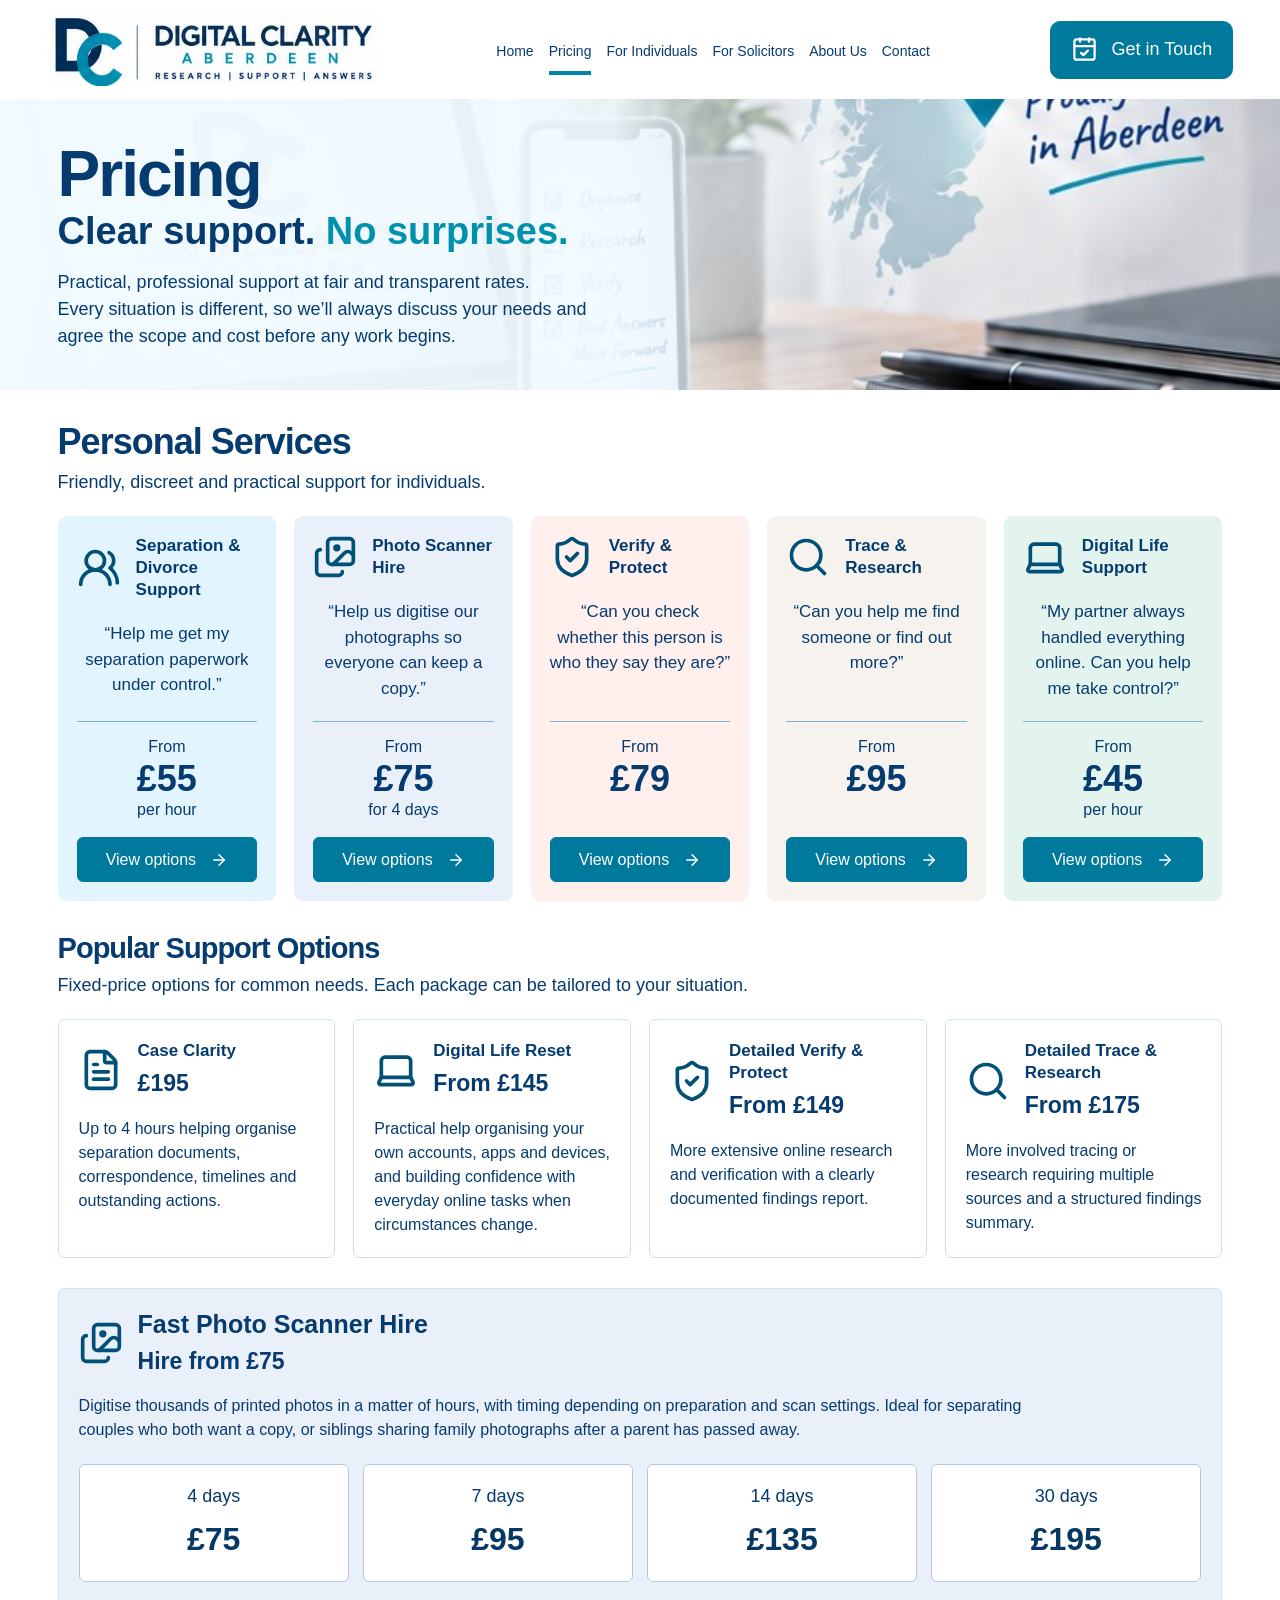
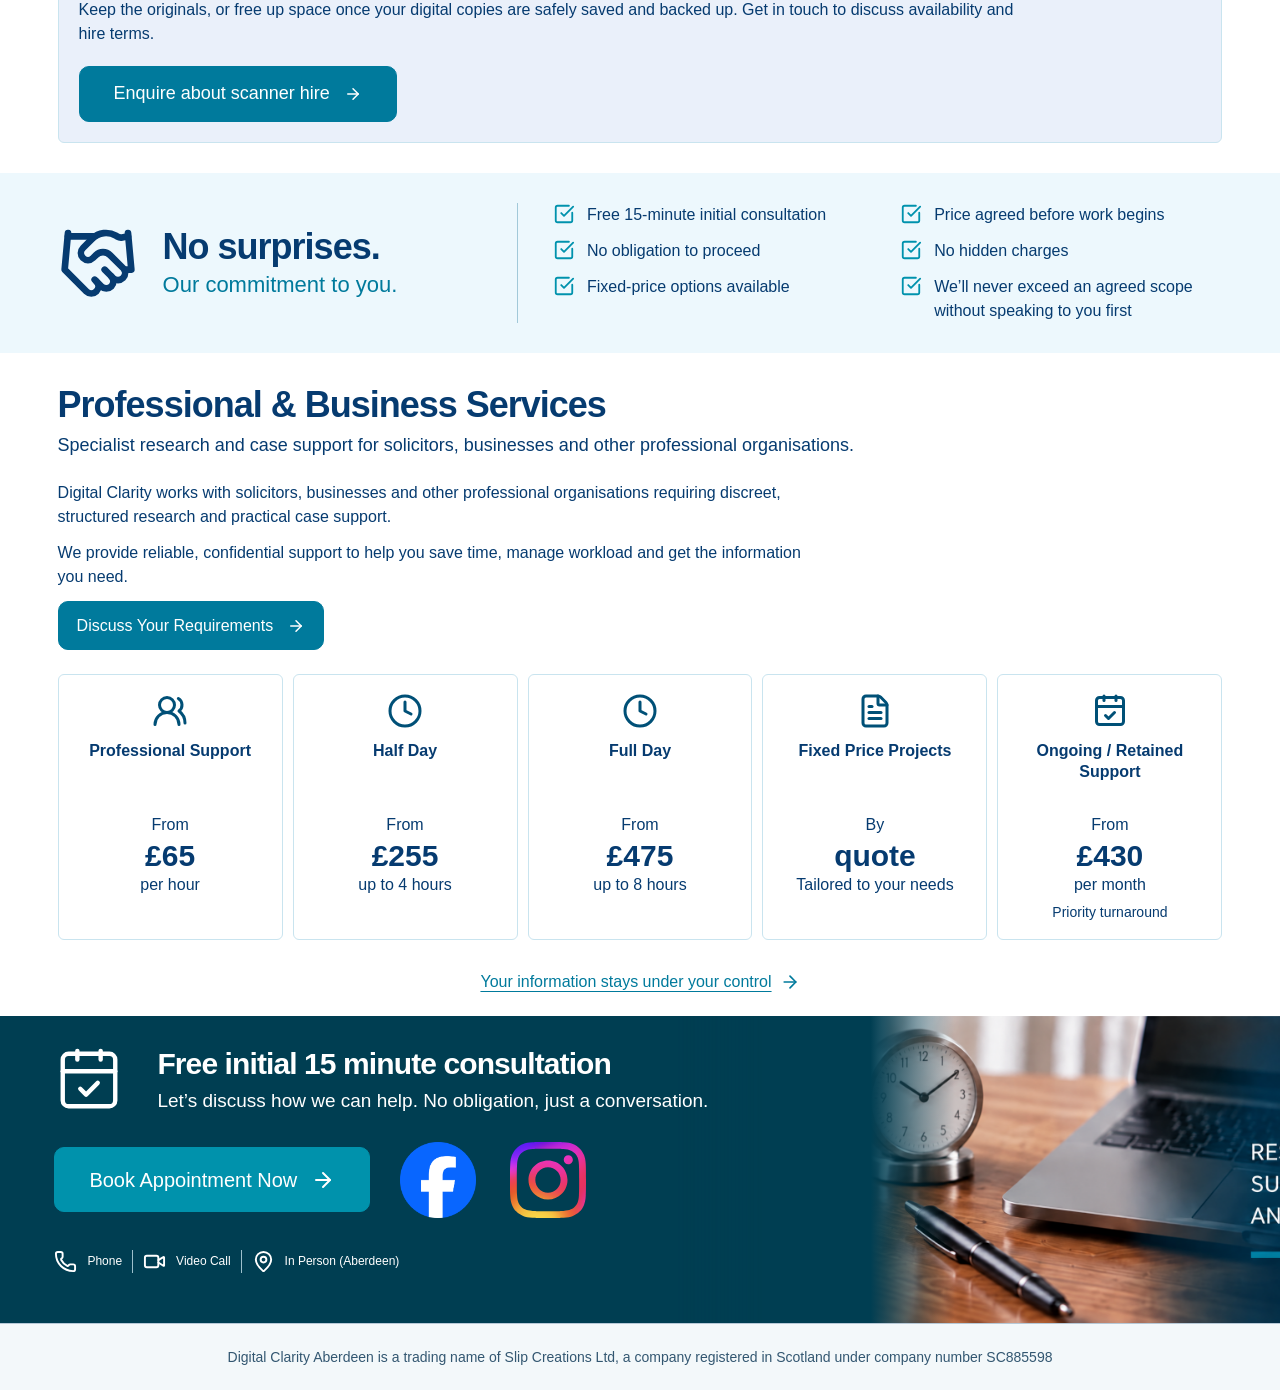
==== commit f1c4c93a: "Add files via upload" ====
--- a/pricing.html
+++ b/pricing.html
@@ -1,4 +1,4 @@
 <!doctype html>
-<html lang="en-GB"><head><meta charset="utf-8"><meta name="viewport" content="width=device-width,initial-scale=1"><meta name="description" content="Practical case support, digital help and investigative research for individuals and solicitors. Proudly based in Aberdeen."><title>Pricing | Digital Clarity Aberdeen</title><link rel="icon" href="favicon.png"><link rel="stylesheet" href="styles.css"><script src="script.js" defer></script></head><body><link rel="preload" as="image" href="images/logo.jpg"/><a class="skip-link" href="#main">Skip to content</a><header class="header" id="home"><a href="index.html" class="brand" aria-label="Digital Clarity Aberdeen home"><img src="images/logo.jpg" alt="Digital Clarity Aberdeen — Research, Support, Answers" width="453" height="100"/></a><button class="menu-toggle" aria-label="Open navigation" aria-expanded="false" data-menu="true"><svg xmlns="http://www.w3.org/2000/svg" width="24" height="24" viewBox="0 0 24 24" fill="none" stroke="currentColor" stroke-width="2" stroke-linecap="round" stroke-linejoin="round" class="lucide lucide-menu" aria-hidden="true"><path d="M4 5h16"></path><path d="M4 12h16"></path><path d="M4 19h16"></path></svg></button><nav class="nav" aria-label="Main navigation"><a href="index.html" data-close-menu="true">Home</a><a class="current" aria-current="page" href="pricing.html">Pricing</a><button data-panel="individuals">For Individuals</button><button data-panel="solicitors">For Solicitors</button><button data-panel="about">About Us</button><button data-panel="contact">Contact</button></nav><button class="button header-cta" data-panel="contact"><svg xmlns="http://www.w3.org/2000/svg" width="27" height="27" viewBox="0 0 24 24" fill="none" stroke="currentColor" stroke-width="2" stroke-linecap="round" stroke-linejoin="round" class="lucide lucide-calendar-check" aria-hidden="true"><path d="M8 2v3"></path><path d="M16 2v3"></path><rect x="3" y="3" width="18" height="18" rx="2"></rect><path d="M3 9h18"></path><path d="m9 15 2 2 4-4"></path></svg>Get in Touch</button></header><main id="main"><section class="pricing-hero"><div><h1>Pricing</h1><h2>Clear support. <span>No surprises.</span></h2><p>Practical, professional support at fair and transparent rates.<br/>Every situation is different, so we’ll always discuss your needs and agree the scope and cost before any work begins.</p></div></section><section class="pricing-section" aria-labelledby="personal-title"><h2 id="personal-title">Personal Services</h2><p>Friendly, discreet and practical support for individuals.</p><div class="price-grid personal-price-grid"><article class="price-card separation"><div class="price-heading"><svg xmlns="http://www.w3.org/2000/svg" width="24" height="24" viewBox="0 0 24 24" fill="none" stroke="currentColor" stroke-width="2" stroke-linecap="round" stroke-linejoin="round" class="lucide lucide-users-round" aria-hidden="true"><path d="M18 21a8 8 0 0 0-16 0"></path><circle cx="10" cy="8" r="5"></circle><path d="M22 20c0-3.37-2-6.5-4-8a5 5 0 0 0-.45-8.3"></path></svg><h3>Separation &amp; Divorce Support</h3></div><p class="price-quote">“Help me get my separation paperwork under control.”</p><div class="price-amount"><span>From</span><strong>£55</strong><span>per hour</span></div><a class="button" href="#option-0">View options <svg xmlns="http://www.w3.org/2000/svg" width="18" height="18" viewBox="0 0 24 24" fill="none" stroke="currentColor" stroke-width="2" stroke-linecap="round" stroke-linejoin="round" class="lucide lucide-arrow-right" aria-hidden="true"><path d="M5 12h14"></path><path d="m12 5 7 7-7 7"></path></svg></a></article><article class="price-card scanning"><div class="price-heading"><svg xmlns="http://www.w3.org/2000/svg" width="24" height="24" viewBox="0 0 24 24" fill="none" stroke="currentColor" stroke-width="2" stroke-linecap="round" stroke-linejoin="round" class="lucide lucide-images" aria-hidden="true"><path d="m22 11-1.296-1.296a2.4 2.4 0 0 0-3.408 0L11 16"></path><path d="M4 8a2 2 0 0 0-2 2v10a2 2 0 0 0 2 2h10a2 2 0 0 0 2-2"></path><circle cx="13" cy="7" r="1" fill="currentColor"></circle><rect x="8" y="2" width="14" height="14" rx="2"></rect></svg><h3>Photo Scanner Hire</h3></div><p class="price-quote">“Help us digitise our photographs so everyone can keep a copy.”</p><div class="price-amount"><span>From</span><strong>£75</strong><span>for 4 days</span></div><a class="button" href="#scanner-hire">View options <svg xmlns="http://www.w3.org/2000/svg" width="18" height="18" viewBox="0 0 24 24" fill="none" stroke="currentColor" stroke-width="2" stroke-linecap="round" stroke-linejoin="round" class="lucide lucide-arrow-right" aria-hidden="true"><path d="M5 12h14"></path><path d="m12 5 7 7-7 7"></path></svg></a></article><article class="price-card verify"><div class="price-heading"><svg xmlns="http://www.w3.org/2000/svg" width="24" height="24" viewBox="0 0 24 24" fill="none" stroke="currentColor" stroke-width="2" stroke-linecap="round" stroke-linejoin="round" class="lucide lucide-shield-check" aria-hidden="true"><path d="M20 13c0 5-3.5 7.5-7.66 8.95a1 1 0 0 1-.67-.01C7.5 20.5 4 18 4 13V6a1 1 0 0 1 1-1c2 0 4.5-1.2 6.24-2.72a1.17 1.17 0 0 1 1.52 0C14.51 3.81 17 5 19 5a1 1 0 0 1 1 1z"></path><path d="m9 12 2 2 4-4"></path></svg><h3>Verify &amp; Protect</h3></div><p class="price-quote">“Can you check whether this person is who they say they are?”</p><div class="price-amount"><span>From</span><strong>£79</strong><span> </span></div><a class="button" href="#option-2">View options <svg xmlns="http://www.w3.org/2000/svg" width="18" height="18" viewBox="0 0 24 24" fill="none" stroke="currentColor" stroke-width="2" stroke-linecap="round" stroke-linejoin="round" class="lucide lucide-arrow-right" aria-hidden="true"><path d="M5 12h14"></path><path d="m12 5 7 7-7 7"></path></svg></a></article><article class="price-card research"><div class="price-heading"><svg xmlns="http://www.w3.org/2000/svg" width="24" height="24" viewBox="0 0 24 24" fill="none" stroke="currentColor" stroke-width="2" stroke-linecap="round" stroke-linejoin="round" class="lucide lucide-search" aria-hidden="true"><path d="m21 21-4.34-4.34"></path><circle cx="11" cy="11" r="8"></circle></svg><h3>Trace &amp; Research</h3></div><p class="price-quote">“Can you help me find someone or find out more?”</p><div class="price-amount"><span>From</span><strong>£95</strong><span> </span></div><a class="button" href="#option-3">View options <svg xmlns="http://www.w3.org/2000/svg" width="18" height="18" viewBox="0 0 24 24" fill="none" stroke="currentColor" stroke-width="2" stroke-linecap="round" stroke-linejoin="round" class="lucide lucide-arrow-right" aria-hidden="true"><path d="M5 12h14"></path><path d="m12 5 7 7-7 7"></path></svg></a></article><article class="price-card digital"><div class="price-heading"><svg xmlns="http://www.w3.org/2000/svg" width="24" height="24" viewBox="0 0 24 24" fill="none" stroke="currentColor" stroke-width="2" stroke-linecap="round" stroke-linejoin="round" class="lucide lucide-laptop" aria-hidden="true"><path d="M18 5a2 2 0 0 1 2 2v8.526a2 2 0 0 0 .212.897l1.068 2.127a1 1 0 0 1-.9 1.45H3.62a1 1 0 0 1-.9-1.45l1.068-2.127A2 2 0 0 0 4 15.526V7a2 2 0 0 1 2-2z"></path><path d="M20.054 15.987H3.946"></path></svg><h3>Digital Life Support</h3></div><p class="price-quote">“My partner always handled everything online. Can you help me take control?”</p><div class="price-amount"><span>From</span><strong>£45</strong><span>per hour</span></div><a class="button" href="#option-1">View options <svg xmlns="http://www.w3.org/2000/svg" width="18" height="18" viewBox="0 0 24 24" fill="none" stroke="currentColor" stroke-width="2" stroke-linecap="round" stroke-linejoin="round" class="lucide lucide-arrow-right" aria-hidden="true"><path d="M5 12h14"></path><path d="m12 5 7 7-7 7"></path></svg></a></article></div><h2 class="packages-title">Popular Support Options</h2><p>Fixed-price options for common needs. Each package can be tailored to your situation.</p><div class="price-grid package-grid"><article class="package-card" id="option-0"><div class="price-heading"><svg xmlns="http://www.w3.org/2000/svg" width="24" height="24" viewBox="0 0 24 24" fill="none" stroke="currentColor" stroke-width="2" stroke-linecap="round" stroke-linejoin="round" class="lucide lucide-file-text" aria-hidden="true"><path d="M6 22a2 2 0 0 1-2-2V4a2 2 0 0 1 2-2h8a2.4 2.4 0 0 1 1.704.706l3.588 3.588A2.4 2.4 0 0 1 20 8v12a2 2 0 0 1-2 2z"></path><path d="M14 2v5a1 1 0 0 0 1 1h5"></path><path d="M10 9H8"></path><path d="M16 13H8"></path><path d="M16 17H8"></path></svg><div><h3>Case Clarity</h3><strong>£195</strong></div></div><p>Up to 4 hours helping organise separation documents, correspondence, timelines and outstanding actions.</p></article><article class="package-card" id="option-1"><div class="price-heading"><svg xmlns="http://www.w3.org/2000/svg" width="24" height="24" viewBox="0 0 24 24" fill="none" stroke="currentColor" stroke-width="2" stroke-linecap="round" stroke-linejoin="round" class="lucide lucide-laptop" aria-hidden="true"><path d="M18 5a2 2 0 0 1 2 2v8.526a2 2 0 0 0 .212.897l1.068 2.127a1 1 0 0 1-.9 1.45H3.62a1 1 0 0 1-.9-1.45l1.068-2.127A2 2 0 0 0 4 15.526V7a2 2 0 0 1 2-2z"></path><path d="M20.054 15.987H3.946"></path></svg><div><h3>Digital Life Reset</h3><strong>From £145</strong></div></div><p>Practical help organising your own accounts, apps and devices, and building confidence with everyday online tasks when circumstances change.</p></article><article class="package-card" id="option-2"><div class="price-heading"><svg xmlns="http://www.w3.org/2000/svg" width="24" height="24" viewBox="0 0 24 24" fill="none" stroke="currentColor" stroke-width="2" stroke-linecap="round" stroke-linejoin="round" class="lucide lucide-shield-check" aria-hidden="true"><path d="M20 13c0 5-3.5 7.5-7.66 8.95a1 1 0 0 1-.67-.01C7.5 20.5 4 18 4 13V6a1 1 0 0 1 1-1c2 0 4.5-1.2 6.24-2.72a1.17 1.17 0 0 1 1.52 0C14.51 3.81 17 5 19 5a1 1 0 0 1 1 1z"></path><path d="m9 12 2 2 4-4"></path></svg><div><h3>Detailed Verify &amp; Protect</h3><strong>From £149</strong></div></div><p>More extensive online research and verification with a clearly documented findings report.</p></article><article class="package-card" id="option-3"><div class="price-heading"><svg xmlns="http://www.w3.org/2000/svg" width="24" height="24" viewBox="0 0 24 24" fill="none" stroke="currentColor" stroke-width="2" stroke-linecap="round" stroke-linejoin="round" class="lucide lucide-search" aria-hidden="true"><path d="m21 21-4.34-4.34"></path><circle cx="11" cy="11" r="8"></circle></svg><div><h3>Detailed Trace &amp; Research</h3><strong>From £175</strong></div></div><p>More involved tracing or research requiring multiple sources and a structured findings summary.</p></article></div></section><section class="pricing-section scanner-hire-pricing" aria-labelledby="scanner-hire-title"><article class="package-card" id="scanner-hire"><div class="price-heading"><svg xmlns="http://www.w3.org/2000/svg" width="24" height="24" viewBox="0 0 24 24" fill="none" stroke="currentColor" stroke-width="2" stroke-linecap="round" stroke-linejoin="round" class="lucide lucide-images" aria-hidden="true"><path d="m22 11-1.296-1.296a2.4 2.4 0 0 0-3.408 0L11 16"></path><path d="M4 8a2 2 0 0 0-2 2v10a2 2 0 0 0 2 2h10a2 2 0 0 0 2-2"></path><circle cx="13" cy="7" r="1" fill="currentColor"></circle><rect x="8" y="2" width="14" height="14" rx="2"></rect></svg><div><h2 id="scanner-hire-title">Fast Photo Scanner Hire</h2><strong>Hire from £75</strong></div></div><p>Digitise thousands of printed photos in a matter of hours, with timing depending on preparation and scan settings. Ideal for separating couples who both want a copy, or siblings sharing family photographs after a parent has passed away.</p><dl class="scanner-hire-rates" aria-label="Photo scanner hire prices"><div><dt>4 days</dt><dd>£75</dd></div><div><dt>7 days</dt><dd>£95</dd></div><div><dt>14 days</dt><dd>£135</dd></div><div><dt>30 days</dt><dd>£195</dd></div></dl><p>Keep the originals, or free up space once your digital copies are safely saved and backed up. Get in touch to discuss availability and hire terms.</p><button class="button" data-panel="contact">Enquire about scanner hire <svg xmlns="http://www.w3.org/2000/svg" width="18" height="18" viewBox="0 0 24 24" fill="none" stroke="currentColor" stroke-width="2" stroke-linecap="round" stroke-linejoin="round" class="lucide lucide-arrow-right" aria-hidden="true"><path d="M5 12h14"></path><path d="m12 5 7 7-7 7"></path></svg></button></article></section><section class="pricing-promise"><div class="promise-title"><svg xmlns="http://www.w3.org/2000/svg" width="24" height="24" viewBox="0 0 24 24" fill="none" stroke="currentColor" stroke-width="2" stroke-linecap="round" stroke-linejoin="round" class="lucide lucide-handshake" aria-hidden="true"><path d="m11 17 2 2a1 1 0 1 0 3-3"></path><path d="m14 14 2.5 2.5a1 1 0 1 0 3-3l-3.88-3.88a3 3 0 0 0-4.24 0l-.88.88a1 1 0 1 1-3-3l2.81-2.81a5.79 5.79 0 0 1 7.06-.87l.47.28a2 2 0 0 0 1.42.25L21 4"></path><path d="m21 3 1 11h-2"></path><path d="M3 3 2 14l6.5 6.5a1 1 0 1 0 3-3"></path><path d="M3 4h8"></path></svg><div><h2>No surprises.</h2><p>Our commitment to you.</p></div></div><ul><li><svg xmlns="http://www.w3.org/2000/svg" width="24" height="24" viewBox="0 0 24 24" fill="none" stroke="currentColor" stroke-width="2" stroke-linecap="round" stroke-linejoin="round" class="lucide lucide-square-check-big" aria-hidden="true"><path d="M21 10.656V19a2 2 0 0 1-2 2H5a2 2 0 0 1-2-2V5a2 2 0 0 1 2-2h12.344"></path><path d="m9 11 3 3L22 4"></path></svg>Free 15-minute initial consultation</li><li><svg xmlns="http://www.w3.org/2000/svg" width="24" height="24" viewBox="0 0 24 24" fill="none" stroke="currentColor" stroke-width="2" stroke-linecap="round" stroke-linejoin="round" class="lucide lucide-square-check-big" aria-hidden="true"><path d="M21 10.656V19a2 2 0 0 1-2 2H5a2 2 0 0 1-2-2V5a2 2 0 0 1 2-2h12.344"></path><path d="m9 11 3 3L22 4"></path></svg>Price agreed before work begins</li><li><svg xmlns="http://www.w3.org/2000/svg" width="24" height="24" viewBox="0 0 24 24" fill="none" stroke="currentColor" stroke-width="2" stroke-linecap="round" stroke-linejoin="round" class="lucide lucide-square-check-big" aria-hidden="true"><path d="M21 10.656V19a2 2 0 0 1-2 2H5a2 2 0 0 1-2-2V5a2 2 0 0 1 2-2h12.344"></path><path d="m9 11 3 3L22 4"></path></svg>No obligation to proceed</li><li><svg xmlns="http://www.w3.org/2000/svg" width="24" height="24" viewBox="0 0 24 24" fill="none" stroke="currentColor" stroke-width="2" stroke-linecap="round" stroke-linejoin="round" class="lucide lucide-square-check-big" aria-hidden="true"><path d="M21 10.656V19a2 2 0 0 1-2 2H5a2 2 0 0 1-2-2V5a2 2 0 0 1 2-2h12.344"></path><path d="m9 11 3 3L22 4"></path></svg>No hidden charges</li><li><svg xmlns="http://www.w3.org/2000/svg" width="24" height="24" viewBox="0 0 24 24" fill="none" stroke="currentColor" stroke-width="2" stroke-linecap="round" stroke-linejoin="round" class="lucide lucide-square-check-big" aria-hidden="true"><path d="M21 10.656V19a2 2 0 0 1-2 2H5a2 2 0 0 1-2-2V5a2 2 0 0 1 2-2h12.344"></path><path d="m9 11 3 3L22 4"></path></svg>Fixed-price options available</li><li><svg xmlns="http://www.w3.org/2000/svg" width="24" height="24" viewBox="0 0 24 24" fill="none" stroke="currentColor" stroke-width="2" stroke-linecap="round" stroke-linejoin="round" class="lucide lucide-square-check-big" aria-hidden="true"><path d="M21 10.656V19a2 2 0 0 1-2 2H5a2 2 0 0 1-2-2V5a2 2 0 0 1 2-2h12.344"></path><path d="m9 11 3 3L22 4"></path></svg>We’ll never exceed an agreed scope without speaking to you first</li></ul></section><section class="pricing-section" aria-labelledby="business-title"><h2 id="business-title">Professional &amp; Business Services</h2><p>Specialist research and case support for solicitors, businesses and other professional organisations.</p><div class="business-pricing"><div class="business-intro"><p>Digital Clarity works with solicitors, businesses and other professional organisations requiring discreet, structured research and practical case support.</p><p>We provide reliable, confidential support to help you save time, manage workload and get the information you need.</p><button class="button" data-panel="contact">Discuss Your Requirements <svg xmlns="http://www.w3.org/2000/svg" width="18" height="18" viewBox="0 0 24 24" fill="none" stroke="currentColor" stroke-width="2" stroke-linecap="round" stroke-linejoin="round" class="lucide lucide-arrow-right" aria-hidden="true"><path d="M5 12h14"></path><path d="m12 5 7 7-7 7"></path></svg></button></div><div class="business-grid"><article class="business-card"><svg xmlns="http://www.w3.org/2000/svg" width="24" height="24" viewBox="0 0 24 24" fill="none" stroke="currentColor" stroke-width="2" stroke-linecap="round" stroke-linejoin="round" class="lucide lucide-users-round" aria-hidden="true"><path d="M18 21a8 8 0 0 0-16 0"></path><circle cx="10" cy="8" r="5"></circle><path d="M22 20c0-3.37-2-6.5-4-8a5 5 0 0 0-.45-8.3"></path></svg><h3>Professional Support</h3><span>From</span><strong>£65</strong><span>per hour</span></article><article class="business-card"><svg xmlns="http://www.w3.org/2000/svg" width="24" height="24" viewBox="0 0 24 24" fill="none" stroke="currentColor" stroke-width="2" stroke-linecap="round" stroke-linejoin="round" class="lucide lucide-clock" aria-hidden="true"><circle cx="12" cy="12" r="10"></circle><path d="M12 6v6l4 2"></path></svg><h3>Half Day</h3><span>From</span><strong>£255</strong><span>up to 4 hours</span></article><article class="business-card"><svg xmlns="http://www.w3.org/2000/svg" width="24" height="24" viewBox="0 0 24 24" fill="none" stroke="currentColor" stroke-width="2" stroke-linecap="round" stroke-linejoin="round" class="lucide lucide-clock" aria-hidden="true"><circle cx="12" cy="12" r="10"></circle><path d="M12 6v6l4 2"></path></svg><h3>Full Day</h3><span>From</span><strong>£475</strong><span>up to 8 hours</span></article><article class="business-card"><svg xmlns="http://www.w3.org/2000/svg" width="24" height="24" viewBox="0 0 24 24" fill="none" stroke="currentColor" stroke-width="2" stroke-linecap="round" stroke-linejoin="round" class="lucide lucide-file-text" aria-hidden="true"><path d="M6 22a2 2 0 0 1-2-2V4a2 2 0 0 1 2-2h8a2.4 2.4 0 0 1 1.704.706l3.588 3.588A2.4 2.4 0 0 1 20 8v12a2 2 0 0 1-2 2z"></path><path d="M14 2v5a1 1 0 0 0 1 1h5"></path><path d="M10 9H8"></path><path d="M16 13H8"></path><path d="M16 17H8"></path></svg><h3>Fixed Price Projects</h3><span>By</span><strong>quote</strong><span>Tailored to your needs</span></article><article class="business-card"><svg xmlns="http://www.w3.org/2000/svg" width="24" height="24" viewBox="0 0 24 24" fill="none" stroke="currentColor" stroke-width="2" stroke-linecap="round" stroke-linejoin="round" class="lucide lucide-calendar-check" aria-hidden="true"><path d="M8 2v3"></path><path d="M16 2v3"></path><rect x="3" y="3" width="18" height="18" rx="2"></rect><path d="M3 9h18"></path><path d="m9 15 2 2 4-4"></path></svg><h3>Ongoing / Retained Support</h3><span>From</span><strong>£430</strong><span>per month</span><small>Priority turnaround</small></article></div></div></section><div class="privacy-control"><button class="text-link" aria-haspopup="dialog" data-panel="privacy">Your information stays under your control <svg xmlns="http://www.w3.org/2000/svg" width="20" height="20" viewBox="0 0 24 24" fill="none" stroke="currentColor" stroke-width="2" stroke-linecap="round" stroke-linejoin="round" class="lucide lucide-arrow-right" aria-hidden="true"><path d="M5 12h14"></path><path d="m12 5 7 7-7 7"></path></svg></button></div><section id="contact" class="consultation"><div class="consultation-art"></div><div class="consultation-content"><div class="consultation-heading"><svg xmlns="http://www.w3.org/2000/svg" width="24" height="24" viewBox="0 0 24 24" fill="none" stroke="currentColor" stroke-width="1.5" stroke-linecap="round" stroke-linejoin="round" class="lucide lucide-calendar-check" aria-hidden="true"><path d="M8 2v3"></path><path d="M16 2v3"></path><rect x="3" y="3" width="18" height="18" rx="2"></rect><path d="M3 9h18"></path><path d="m9 15 2 2 4-4"></path></svg><div><h2>Free initial 15 minute consultation</h2><p>Let’s discuss how we can help. No obligation, just a conversation.</p></div></div><div class="consultation-actions"><button class="button booking" data-panel="contact">Book Appointment Now <svg xmlns="http://www.w3.org/2000/svg" width="24" height="24" viewBox="0 0 24 24" fill="none" stroke="currentColor" stroke-width="2" stroke-linecap="round" stroke-linejoin="round" class="lucide lucide-arrow-right" aria-hidden="true"><path d="M5 12h14"></path><path d="m12 5 7 7-7 7"></path></svg></button><div class="social-links" aria-label="Follow Digital Clarity Aberdeen"><a class="facebook-profile" href="https://www.facebook.com/profile.php?id=61594316458987" target="_blank" rel="noopener noreferrer" aria-label="Digital Clarity Aberdeen on Facebook (opens in a new tab)"><svg viewBox="0 0 24 24" aria-hidden="true"><path fill="currentColor" d="M13.5 22v-9h3l.5-3.5h-3.5V7.25c0-1 .3-1.75 1.75-1.75H17V2.3a23 23 0 0 0-2.55-.15c-2.55 0-4.2 1.55-4.2 4.4V9.5H7V13h3.25v9z"></path></svg></a><a href="https://www.instagram.com/digitalclarityaberdeen/" target="_blank" rel="noopener noreferrer" aria-label="Digital Clarity Aberdeen on Instagram (opens in a new tab)"><svg viewBox="0 0 24 24" fill="none" stroke="currentColor" stroke-width="1.8" aria-hidden="true"><rect x="3" y="3" width="18" height="18" rx="5"></rect><circle cx="12" cy="12" r="4"></circle><circle cx="17.5" cy="6.5" r=".8" fill="currentColor" stroke="none"></circle></svg></a></div><div class="methods"><span><svg xmlns="http://www.w3.org/2000/svg" width="24" height="24" viewBox="0 0 24 24" fill="none" stroke="currentColor" stroke-width="2" stroke-linecap="round" stroke-linejoin="round" class="lucide lucide-phone" aria-hidden="true"><path d="M13.832 16.568a1 1 0 0 0 1.213-.303l.355-.465A2 2 0 0 1 17 15h3a2 2 0 0 1 2 2v3a2 2 0 0 1-2 2A18 18 0 0 1 2 4a2 2 0 0 1 2-2h3a2 2 0 0 1 2 2v3a2 2 0 0 1-.8 1.6l-.468.351a1 1 0 0 0-.292 1.233 14 14 0 0 0 6.392 6.384"></path></svg>Phone</span><span><svg xmlns="http://www.w3.org/2000/svg" width="24" height="24" viewBox="0 0 24 24" fill="none" stroke="currentColor" stroke-width="2" stroke-linecap="round" stroke-linejoin="round" class="lucide lucide-video" aria-hidden="true"><path d="m16 13 5.223 3.482a.5.5 0 0 0 .777-.416V7.87a.5.5 0 0 0-.752-.432L16 10.5"></path><rect x="2" y="6" width="14" height="12" rx="2"></rect></svg>Video Call</span><span><svg xmlns="http://www.w3.org/2000/svg" width="24" height="24" viewBox="0 0 24 24" fill="none" stroke="currentColor" stroke-width="2" stroke-linecap="round" stroke-linejoin="round" class="lucide lucide-map-pin" aria-hidden="true"><path d="M20 10c0 4.993-5.539 10.193-7.399 11.799a1 1 0 0 1-1.202 0C9.539 20.193 4 14.993 4 10a8 8 0 0 1 16 0"></path><circle cx="12" cy="10" r="3"></circle></svg>In Person (Aberdeen)</span></div></div></div></section></main><footer class="site-footer"><p>Digital Clarity Aberdeen is a trading name of Slip Creations Ltd, a company registered in Scotland under company number SC885598</p></footer>
+<html lang="en-GB"><head><meta charset="utf-8"><meta name="viewport" content="width=device-width,initial-scale=1"><meta name="description" content="Practical case support, digital help and investigative research for individuals and solicitors. Proudly based in Aberdeen."><title>Pricing | Digital Clarity Aberdeen</title><link rel="icon" href="favicon.png"><link rel="stylesheet" href="styles.css?v=25"><script src="script.js" defer></script></head><body><link rel="preload" as="image" href="images/logo.jpg"/><link rel="preload" as="image" href="images/facebook-logo.png"/><link rel="preload" as="image" href="images/instagram-logo.svg"/><a class="skip-link" href="#main">Skip to content</a><header class="header" id="home"><a href="index.html" class="brand" aria-label="Digital Clarity Aberdeen home"><img src="images/logo.jpg" alt="Digital Clarity Aberdeen — Research, Support, Answers" width="453" height="100"/></a><button class="menu-toggle" aria-label="Open navigation" aria-expanded="false" data-menu="true"><svg xmlns="http://www.w3.org/2000/svg" width="24" height="24" viewBox="0 0 24 24" fill="none" stroke="currentColor" stroke-width="2" stroke-linecap="round" stroke-linejoin="round" class="lucide lucide-menu" aria-hidden="true"><path d="M4 5h16"></path><path d="M4 12h16"></path><path d="M4 19h16"></path></svg></button><nav class="nav" aria-label="Main navigation"><a href="index.html" data-close-menu="true">Home</a><a class="current" aria-current="page" href="pricing.html">Pricing</a><button data-panel="individuals">For Individuals</button><button data-panel="solicitors">For Solicitors</button><button data-panel="about">About Us</button><button data-panel="contact">Contact</button></nav><button class="button header-cta" data-panel="contact"><svg xmlns="http://www.w3.org/2000/svg" width="27" height="27" viewBox="0 0 24 24" fill="none" stroke="currentColor" stroke-width="2" stroke-linecap="round" stroke-linejoin="round" class="lucide lucide-calendar-check" aria-hidden="true"><path d="M8 2v3"></path><path d="M16 2v3"></path><rect x="3" y="3" width="18" height="18" rx="2"></rect><path d="M3 9h18"></path><path d="m9 15 2 2 4-4"></path></svg>Get in Touch</button></header><main id="main"><section class="pricing-hero"><div><h1>Pricing</h1><h2>Clear support. <span>No surprises.</span></h2><p>Practical, professional support at fair and transparent rates.<br/>Every situation is different, so we’ll always discuss your needs and agree the scope and cost before any work begins.</p></div></section><section class="pricing-section" aria-labelledby="personal-title"><h2 id="personal-title">Personal Services</h2><p>Friendly, discreet and practical support for individuals.</p><div class="price-grid personal-price-grid"><article class="price-card separation"><div class="price-heading"><svg xmlns="http://www.w3.org/2000/svg" width="24" height="24" viewBox="0 0 24 24" fill="none" stroke="currentColor" stroke-width="2" stroke-linecap="round" stroke-linejoin="round" class="lucide lucide-users-round" aria-hidden="true"><path d="M18 21a8 8 0 0 0-16 0"></path><circle cx="10" cy="8" r="5"></circle><path d="M22 20c0-3.37-2-6.5-4-8a5 5 0 0 0-.45-8.3"></path></svg><h3>Separation &amp; Divorce Support</h3></div><p class="price-quote">“Help me get my separation paperwork under control.”</p><div class="price-amount"><span>From</span><strong>£55</strong><span>per hour</span></div><a class="button" href="#option-0">View options <svg xmlns="http://www.w3.org/2000/svg" width="18" height="18" viewBox="0 0 24 24" fill="none" stroke="currentColor" stroke-width="2" stroke-linecap="round" stroke-linejoin="round" class="lucide lucide-arrow-right" aria-hidden="true"><path d="M5 12h14"></path><path d="m12 5 7 7-7 7"></path></svg></a></article><article class="price-card scanning"><div class="price-heading"><svg xmlns="http://www.w3.org/2000/svg" width="24" height="24" viewBox="0 0 24 24" fill="none" stroke="currentColor" stroke-width="2" stroke-linecap="round" stroke-linejoin="round" class="lucide lucide-images" aria-hidden="true"><path d="m22 11-1.296-1.296a2.4 2.4 0 0 0-3.408 0L11 16"></path><path d="M4 8a2 2 0 0 0-2 2v10a2 2 0 0 0 2 2h10a2 2 0 0 0 2-2"></path><circle cx="13" cy="7" r="1" fill="currentColor"></circle><rect x="8" y="2" width="14" height="14" rx="2"></rect></svg><h3>Photo Scanner Hire</h3></div><p class="price-quote">“Help us digitise our photographs so everyone can keep a copy.”</p><div class="price-amount"><span>From</span><strong>£75</strong><span>for 4 days</span></div><a class="button" href="#scanner-hire">View options <svg xmlns="http://www.w3.org/2000/svg" width="18" height="18" viewBox="0 0 24 24" fill="none" stroke="currentColor" stroke-width="2" stroke-linecap="round" stroke-linejoin="round" class="lucide lucide-arrow-right" aria-hidden="true"><path d="M5 12h14"></path><path d="m12 5 7 7-7 7"></path></svg></a></article><article class="price-card verify"><div class="price-heading"><svg xmlns="http://www.w3.org/2000/svg" width="24" height="24" viewBox="0 0 24 24" fill="none" stroke="currentColor" stroke-width="2" stroke-linecap="round" stroke-linejoin="round" class="lucide lucide-shield-check" aria-hidden="true"><path d="M20 13c0 5-3.5 7.5-7.66 8.95a1 1 0 0 1-.67-.01C7.5 20.5 4 18 4 13V6a1 1 0 0 1 1-1c2 0 4.5-1.2 6.24-2.72a1.17 1.17 0 0 1 1.52 0C14.51 3.81 17 5 19 5a1 1 0 0 1 1 1z"></path><path d="m9 12 2 2 4-4"></path></svg><h3>Verify &amp; Protect</h3></div><p class="price-quote">“Can you check whether this person is who they say they are?”</p><div class="price-amount"><span>From</span><strong>£79</strong><span> </span></div><a class="button" href="#option-2">View options <svg xmlns="http://www.w3.org/2000/svg" width="18" height="18" viewBox="0 0 24 24" fill="none" stroke="currentColor" stroke-width="2" stroke-linecap="round" stroke-linejoin="round" class="lucide lucide-arrow-right" aria-hidden="true"><path d="M5 12h14"></path><path d="m12 5 7 7-7 7"></path></svg></a></article><article class="price-card research"><div class="price-heading"><svg xmlns="http://www.w3.org/2000/svg" width="24" height="24" viewBox="0 0 24 24" fill="none" stroke="currentColor" stroke-width="2" stroke-linecap="round" stroke-linejoin="round" class="lucide lucide-search" aria-hidden="true"><path d="m21 21-4.34-4.34"></path><circle cx="11" cy="11" r="8"></circle></svg><h3>Trace &amp; Research</h3></div><p class="price-quote">“Can you help me find someone or find out more?”</p><div class="price-amount"><span>From</span><strong>£95</strong><span> </span></div><a class="button" href="#option-3">View options <svg xmlns="http://www.w3.org/2000/svg" width="18" height="18" viewBox="0 0 24 24" fill="none" stroke="currentColor" stroke-width="2" stroke-linecap="round" stroke-linejoin="round" class="lucide lucide-arrow-right" aria-hidden="true"><path d="M5 12h14"></path><path d="m12 5 7 7-7 7"></path></svg></a></article><article class="price-card digital"><div class="price-heading"><svg xmlns="http://www.w3.org/2000/svg" width="24" height="24" viewBox="0 0 24 24" fill="none" stroke="currentColor" stroke-width="2" stroke-linecap="round" stroke-linejoin="round" class="lucide lucide-laptop" aria-hidden="true"><path d="M18 5a2 2 0 0 1 2 2v8.526a2 2 0 0 0 .212.897l1.068 2.127a1 1 0 0 1-.9 1.45H3.62a1 1 0 0 1-.9-1.45l1.068-2.127A2 2 0 0 0 4 15.526V7a2 2 0 0 1 2-2z"></path><path d="M20.054 15.987H3.946"></path></svg><h3>Digital Life Support</h3></div><p class="price-quote">“My partner always handled everything online. Can you help me take control?”</p><div class="price-amount"><span>From</span><strong>£45</strong><span>per hour</span></div><a class="button" href="#option-1">View options <svg xmlns="http://www.w3.org/2000/svg" width="18" height="18" viewBox="0 0 24 24" fill="none" stroke="currentColor" stroke-width="2" stroke-linecap="round" stroke-linejoin="round" class="lucide lucide-arrow-right" aria-hidden="true"><path d="M5 12h14"></path><path d="m12 5 7 7-7 7"></path></svg></a></article></div><h2 class="packages-title">Popular Support Options</h2><p>Fixed-price options for common needs. Each package can be tailored to your situation.</p><div class="price-grid package-grid"><article class="package-card" id="option-0"><div class="price-heading"><svg xmlns="http://www.w3.org/2000/svg" width="24" height="24" viewBox="0 0 24 24" fill="none" stroke="currentColor" stroke-width="2" stroke-linecap="round" stroke-linejoin="round" class="lucide lucide-file-text" aria-hidden="true"><path d="M6 22a2 2 0 0 1-2-2V4a2 2 0 0 1 2-2h8a2.4 2.4 0 0 1 1.704.706l3.588 3.588A2.4 2.4 0 0 1 20 8v12a2 2 0 0 1-2 2z"></path><path d="M14 2v5a1 1 0 0 0 1 1h5"></path><path d="M10 9H8"></path><path d="M16 13H8"></path><path d="M16 17H8"></path></svg><div><h3>Case Clarity</h3><strong>£195</strong></div></div><p>Up to 4 hours helping organise separation documents, correspondence, timelines and outstanding actions.</p></article><article class="package-card" id="option-1"><div class="price-heading"><svg xmlns="http://www.w3.org/2000/svg" width="24" height="24" viewBox="0 0 24 24" fill="none" stroke="currentColor" stroke-width="2" stroke-linecap="round" stroke-linejoin="round" class="lucide lucide-laptop" aria-hidden="true"><path d="M18 5a2 2 0 0 1 2 2v8.526a2 2 0 0 0 .212.897l1.068 2.127a1 1 0 0 1-.9 1.45H3.62a1 1 0 0 1-.9-1.45l1.068-2.127A2 2 0 0 0 4 15.526V7a2 2 0 0 1 2-2z"></path><path d="M20.054 15.987H3.946"></path></svg><div><h3>Digital Life Reset</h3><strong>From £145</strong></div></div><p>Practical help organising your own accounts, apps and devices, and building confidence with everyday online tasks when circumstances change.</p></article><article class="package-card" id="option-2"><div class="price-heading"><svg xmlns="http://www.w3.org/2000/svg" width="24" height="24" viewBox="0 0 24 24" fill="none" stroke="currentColor" stroke-width="2" stroke-linecap="round" stroke-linejoin="round" class="lucide lucide-shield-check" aria-hidden="true"><path d="M20 13c0 5-3.5 7.5-7.66 8.95a1 1 0 0 1-.67-.01C7.5 20.5 4 18 4 13V6a1 1 0 0 1 1-1c2 0 4.5-1.2 6.24-2.72a1.17 1.17 0 0 1 1.52 0C14.51 3.81 17 5 19 5a1 1 0 0 1 1 1z"></path><path d="m9 12 2 2 4-4"></path></svg><div><h3>Detailed Verify &amp; Protect</h3><strong>From £149</strong></div></div><p>More extensive online research and verification with a clearly documented findings report.</p></article><article class="package-card" id="option-3"><div class="price-heading"><svg xmlns="http://www.w3.org/2000/svg" width="24" height="24" viewBox="0 0 24 24" fill="none" stroke="currentColor" stroke-width="2" stroke-linecap="round" stroke-linejoin="round" class="lucide lucide-search" aria-hidden="true"><path d="m21 21-4.34-4.34"></path><circle cx="11" cy="11" r="8"></circle></svg><div><h3>Detailed Trace &amp; Research</h3><strong>From £175</strong></div></div><p>More involved tracing or research requiring multiple sources and a structured findings summary.</p></article></div></section><section class="pricing-section scanner-hire-pricing" aria-labelledby="scanner-hire-title"><article class="package-card" id="scanner-hire"><div class="price-heading"><svg xmlns="http://www.w3.org/2000/svg" width="24" height="24" viewBox="0 0 24 24" fill="none" stroke="currentColor" stroke-width="2" stroke-linecap="round" stroke-linejoin="round" class="lucide lucide-images" aria-hidden="true"><path d="m22 11-1.296-1.296a2.4 2.4 0 0 0-3.408 0L11 16"></path><path d="M4 8a2 2 0 0 0-2 2v10a2 2 0 0 0 2 2h10a2 2 0 0 0 2-2"></path><circle cx="13" cy="7" r="1" fill="currentColor"></circle><rect x="8" y="2" width="14" height="14" rx="2"></rect></svg><div><h2 id="scanner-hire-title">Fast Photo Scanner Hire</h2><strong>Hire from £75</strong></div></div><p>Digitise thousands of printed photos in a matter of hours, with timing depending on preparation and scan settings. Ideal for separating couples who both want a copy, or siblings sharing family photographs after a parent has passed away.</p><dl class="scanner-hire-rates" aria-label="Photo scanner hire prices"><div><dt>4 days</dt><dd>£75</dd></div><div><dt>7 days</dt><dd>£95</dd></div><div><dt>14 days</dt><dd>£135</dd></div><div><dt>30 days</dt><dd>£195</dd></div></dl><p>Keep the originals, or free up space once your digital copies are safely saved and backed up. Get in touch to discuss availability and hire terms.</p><button class="button" data-panel="contact">Enquire about scanner hire <svg xmlns="http://www.w3.org/2000/svg" width="18" height="18" viewBox="0 0 24 24" fill="none" stroke="currentColor" stroke-width="2" stroke-linecap="round" stroke-linejoin="round" class="lucide lucide-arrow-right" aria-hidden="true"><path d="M5 12h14"></path><path d="m12 5 7 7-7 7"></path></svg></button></article></section><section class="pricing-promise"><div class="promise-title"><svg xmlns="http://www.w3.org/2000/svg" width="24" height="24" viewBox="0 0 24 24" fill="none" stroke="currentColor" stroke-width="2" stroke-linecap="round" stroke-linejoin="round" class="lucide lucide-handshake" aria-hidden="true"><path d="m11 17 2 2a1 1 0 1 0 3-3"></path><path d="m14 14 2.5 2.5a1 1 0 1 0 3-3l-3.88-3.88a3 3 0 0 0-4.24 0l-.88.88a1 1 0 1 1-3-3l2.81-2.81a5.79 5.79 0 0 1 7.06-.87l.47.28a2 2 0 0 0 1.42.25L21 4"></path><path d="m21 3 1 11h-2"></path><path d="M3 3 2 14l6.5 6.5a1 1 0 1 0 3-3"></path><path d="M3 4h8"></path></svg><div><h2>No surprises.</h2><p>Our commitment to you.</p></div></div><ul><li><svg xmlns="http://www.w3.org/2000/svg" width="24" height="24" viewBox="0 0 24 24" fill="none" stroke="currentColor" stroke-width="2" stroke-linecap="round" stroke-linejoin="round" class="lucide lucide-square-check-big" aria-hidden="true"><path d="M21 10.656V19a2 2 0 0 1-2 2H5a2 2 0 0 1-2-2V5a2 2 0 0 1 2-2h12.344"></path><path d="m9 11 3 3L22 4"></path></svg>Free 15-minute initial consultation</li><li><svg xmlns="http://www.w3.org/2000/svg" width="24" height="24" viewBox="0 0 24 24" fill="none" stroke="currentColor" stroke-width="2" stroke-linecap="round" stroke-linejoin="round" class="lucide lucide-square-check-big" aria-hidden="true"><path d="M21 10.656V19a2 2 0 0 1-2 2H5a2 2 0 0 1-2-2V5a2 2 0 0 1 2-2h12.344"></path><path d="m9 11 3 3L22 4"></path></svg>Price agreed before work begins</li><li><svg xmlns="http://www.w3.org/2000/svg" width="24" height="24" viewBox="0 0 24 24" fill="none" stroke="currentColor" stroke-width="2" stroke-linecap="round" stroke-linejoin="round" class="lucide lucide-square-check-big" aria-hidden="true"><path d="M21 10.656V19a2 2 0 0 1-2 2H5a2 2 0 0 1-2-2V5a2 2 0 0 1 2-2h12.344"></path><path d="m9 11 3 3L22 4"></path></svg>No obligation to proceed</li><li><svg xmlns="http://www.w3.org/2000/svg" width="24" height="24" viewBox="0 0 24 24" fill="none" stroke="currentColor" stroke-width="2" stroke-linecap="round" stroke-linejoin="round" class="lucide lucide-square-check-big" aria-hidden="true"><path d="M21 10.656V19a2 2 0 0 1-2 2H5a2 2 0 0 1-2-2V5a2 2 0 0 1 2-2h12.344"></path><path d="m9 11 3 3L22 4"></path></svg>No hidden charges</li><li><svg xmlns="http://www.w3.org/2000/svg" width="24" height="24" viewBox="0 0 24 24" fill="none" stroke="currentColor" stroke-width="2" stroke-linecap="round" stroke-linejoin="round" class="lucide lucide-square-check-big" aria-hidden="true"><path d="M21 10.656V19a2 2 0 0 1-2 2H5a2 2 0 0 1-2-2V5a2 2 0 0 1 2-2h12.344"></path><path d="m9 11 3 3L22 4"></path></svg>Fixed-price options available</li><li><svg xmlns="http://www.w3.org/2000/svg" width="24" height="24" viewBox="0 0 24 24" fill="none" stroke="currentColor" stroke-width="2" stroke-linecap="round" stroke-linejoin="round" class="lucide lucide-square-check-big" aria-hidden="true"><path d="M21 10.656V19a2 2 0 0 1-2 2H5a2 2 0 0 1-2-2V5a2 2 0 0 1 2-2h12.344"></path><path d="m9 11 3 3L22 4"></path></svg>We’ll never exceed an agreed scope without speaking to you first</li></ul></section><section class="pricing-section" aria-labelledby="business-title"><h2 id="business-title">Professional &amp; Business Services</h2><p>Specialist research and case support for solicitors, businesses and other professional organisations.</p><div class="business-pricing"><div class="business-intro"><p>Digital Clarity works with solicitors, businesses and other professional organisations requiring discreet, structured research and practical case support.</p><p>We provide reliable, confidential support to help you save time, manage workload and get the information you need.</p><button class="button" data-panel="contact">Discuss Your Requirements <svg xmlns="http://www.w3.org/2000/svg" width="18" height="18" viewBox="0 0 24 24" fill="none" stroke="currentColor" stroke-width="2" stroke-linecap="round" stroke-linejoin="round" class="lucide lucide-arrow-right" aria-hidden="true"><path d="M5 12h14"></path><path d="m12 5 7 7-7 7"></path></svg></button></div><div class="business-grid"><article class="business-card"><svg xmlns="http://www.w3.org/2000/svg" width="24" height="24" viewBox="0 0 24 24" fill="none" stroke="currentColor" stroke-width="2" stroke-linecap="round" stroke-linejoin="round" class="lucide lucide-users-round" aria-hidden="true"><path d="M18 21a8 8 0 0 0-16 0"></path><circle cx="10" cy="8" r="5"></circle><path d="M22 20c0-3.37-2-6.5-4-8a5 5 0 0 0-.45-8.3"></path></svg><h3>Professional Support</h3><span>From</span><strong>£65</strong><span>per hour</span></article><article class="business-card"><svg xmlns="http://www.w3.org/2000/svg" width="24" height="24" viewBox="0 0 24 24" fill="none" stroke="currentColor" stroke-width="2" stroke-linecap="round" stroke-linejoin="round" class="lucide lucide-clock" aria-hidden="true"><circle cx="12" cy="12" r="10"></circle><path d="M12 6v6l4 2"></path></svg><h3>Half Day</h3><span>From</span><strong>£255</strong><span>up to 4 hours</span></article><article class="business-card"><svg xmlns="http://www.w3.org/2000/svg" width="24" height="24" viewBox="0 0 24 24" fill="none" stroke="currentColor" stroke-width="2" stroke-linecap="round" stroke-linejoin="round" class="lucide lucide-clock" aria-hidden="true"><circle cx="12" cy="12" r="10"></circle><path d="M12 6v6l4 2"></path></svg><h3>Full Day</h3><span>From</span><strong>£475</strong><span>up to 8 hours</span></article><article class="business-card"><svg xmlns="http://www.w3.org/2000/svg" width="24" height="24" viewBox="0 0 24 24" fill="none" stroke="currentColor" stroke-width="2" stroke-linecap="round" stroke-linejoin="round" class="lucide lucide-file-text" aria-hidden="true"><path d="M6 22a2 2 0 0 1-2-2V4a2 2 0 0 1 2-2h8a2.4 2.4 0 0 1 1.704.706l3.588 3.588A2.4 2.4 0 0 1 20 8v12a2 2 0 0 1-2 2z"></path><path d="M14 2v5a1 1 0 0 0 1 1h5"></path><path d="M10 9H8"></path><path d="M16 13H8"></path><path d="M16 17H8"></path></svg><h3>Fixed Price Projects</h3><span>By</span><strong>quote</strong><span>Tailored to your needs</span></article><article class="business-card"><svg xmlns="http://www.w3.org/2000/svg" width="24" height="24" viewBox="0 0 24 24" fill="none" stroke="currentColor" stroke-width="2" stroke-linecap="round" stroke-linejoin="round" class="lucide lucide-calendar-check" aria-hidden="true"><path d="M8 2v3"></path><path d="M16 2v3"></path><rect x="3" y="3" width="18" height="18" rx="2"></rect><path d="M3 9h18"></path><path d="m9 15 2 2 4-4"></path></svg><h3>Ongoing / Retained Support</h3><span>From</span><strong>£430</strong><span>per month</span><small>Priority turnaround</small></article></div></div></section><div class="privacy-control"><button class="text-link" aria-haspopup="dialog" data-panel="privacy">Your information stays under your control <svg xmlns="http://www.w3.org/2000/svg" width="20" height="20" viewBox="0 0 24 24" fill="none" stroke="currentColor" stroke-width="2" stroke-linecap="round" stroke-linejoin="round" class="lucide lucide-arrow-right" aria-hidden="true"><path d="M5 12h14"></path><path d="m12 5 7 7-7 7"></path></svg></button></div><section id="contact" class="consultation"><div class="consultation-art"></div><div class="consultation-content"><div class="consultation-heading"><svg xmlns="http://www.w3.org/2000/svg" width="24" height="24" viewBox="0 0 24 24" fill="none" stroke="currentColor" stroke-width="1.5" stroke-linecap="round" stroke-linejoin="round" class="lucide lucide-calendar-check" aria-hidden="true"><path d="M8 2v3"></path><path d="M16 2v3"></path><rect x="3" y="3" width="18" height="18" rx="2"></rect><path d="M3 9h18"></path><path d="m9 15 2 2 4-4"></path></svg><div><h2>Free initial 15 minute consultation</h2><p>Let’s discuss how we can help. No obligation, just a conversation.</p></div></div><div class="consultation-actions"><button class="button booking" data-panel="contact">Book Appointment Now <svg xmlns="http://www.w3.org/2000/svg" width="24" height="24" viewBox="0 0 24 24" fill="none" stroke="currentColor" stroke-width="2" stroke-linecap="round" stroke-linejoin="round" class="lucide lucide-arrow-right" aria-hidden="true"><path d="M5 12h14"></path><path d="m12 5 7 7-7 7"></path></svg></button><div class="social-links" aria-label="Follow Digital Clarity Aberdeen"><a class="facebook-profile" href="https://www.facebook.com/profile.php?id=61594316458987" target="_blank" rel="noopener noreferrer" aria-label="Digital Clarity Aberdeen on Facebook (opens in a new tab)"><img src="images/facebook-logo.png" alt="" width="76" height="76"/></a><a href="https://www.instagram.com/digitalclarityaberdeen/" target="_blank" rel="noopener noreferrer" aria-label="Digital Clarity Aberdeen on Instagram (opens in a new tab)"><img src="images/instagram-logo.svg" alt="" width="76" height="76"/></a></div><div class="methods"><span><svg xmlns="http://www.w3.org/2000/svg" width="24" height="24" viewBox="0 0 24 24" fill="none" stroke="currentColor" stroke-width="2" stroke-linecap="round" stroke-linejoin="round" class="lucide lucide-phone" aria-hidden="true"><path d="M13.832 16.568a1 1 0 0 0 1.213-.303l.355-.465A2 2 0 0 1 17 15h3a2 2 0 0 1 2 2v3a2 2 0 0 1-2 2A18 18 0 0 1 2 4a2 2 0 0 1 2-2h3a2 2 0 0 1 2 2v3a2 2 0 0 1-.8 1.6l-.468.351a1 1 0 0 0-.292 1.233 14 14 0 0 0 6.392 6.384"></path></svg>Phone</span><span><svg xmlns="http://www.w3.org/2000/svg" width="24" height="24" viewBox="0 0 24 24" fill="none" stroke="currentColor" stroke-width="2" stroke-linecap="round" stroke-linejoin="round" class="lucide lucide-video" aria-hidden="true"><path d="m16 13 5.223 3.482a.5.5 0 0 0 .777-.416V7.87a.5.5 0 0 0-.752-.432L16 10.5"></path><rect x="2" y="6" width="14" height="12" rx="2"></rect></svg>Video Call</span><span><svg xmlns="http://www.w3.org/2000/svg" width="24" height="24" viewBox="0 0 24 24" fill="none" stroke="currentColor" stroke-width="2" stroke-linecap="round" stroke-linejoin="round" class="lucide lucide-map-pin" aria-hidden="true"><path d="M20 10c0 4.993-5.539 10.193-7.399 11.799a1 1 0 0 1-1.202 0C9.539 20.193 4 14.993 4 10a8 8 0 0 1 16 0"></path><circle cx="12" cy="10" r="3"></circle></svg>In Person (Aberdeen)</span></div></div></div></section></main><footer class="site-footer"><p>Digital Clarity Aberdeen is a trading name of Slip Creations Ltd, a company registered in Scotland under company number SC885598</p></footer>
 <dialog id="details" class="detail-dialog" aria-labelledby="dialog-title" aria-describedby="dialog-description"><button class="dialog-close" aria-label="Close details" autofocus>×</button><h2 id="dialog-title" class="dialog-title"></h2><p id="dialog-description" class="dialog-copy"></p><div id="dialog-sections" class="team-sections dialog-copy" hidden></div><div id="dialog-phones" class="contact-phones dialog-copy" hidden><p>UK: <a href="tel:0345555555">0345 555555</a></p><p>Local: <a href="tel:01224555555">01224 555555</a></p></div><button id="dialog-action" class="button">Get in Touch →</button><a id="dialog-email" class="button email-button" href="mailto:contactus@dcaberdeen.com?subject=Free%2015%20minute%20consultation" hidden>Email to arrange a consultation →</a></dialog>
 </body></html>
--- a/styles.css
+++ b/styles.css
@@ -31,6 +31,28 @@
 .personal-price-grid{grid-template-columns:repeat(5,minmax(0,1fr))}.price-card.scanning,.scanner-hire-pricing .package-card{background:#eaf0fa}.price-amount .hire-price-label{font-size:28px}.scanner-hire-pricing{padding-top:0}.scanner-hire-pricing h2{font-size:25px;font-weight:600;line-height:1.25}.scanner-hire-pricing .button{margin-top:20px;white-space:normal}.scanner-hire-pricing .package-card>p{max-width:950px}@media(max-width:1000px){.personal-price-grid{grid-template-columns:repeat(2,minmax(0,1fr))}}@media(max-width:650px){.personal-price-grid{grid-template-columns:1fr}}
 @media(min-width:1101px){.service{padding:24px 20px 20px}.service-heading{gap:12px}.service-heading svg{width:42px;height:44px}.service h2{font-size:19px}.service p{max-width:100%;padding-right:0}.service-photo{opacity:.25;width:28%}}
 .scanner-hire-rates{display:grid;grid-template-columns:repeat(4,minmax(0,1fr));gap:14px;margin:22px 0 0}.scanner-hire-rates>div{background:#fff;border:1px solid #b7c9d7;border-radius:6px;padding:18px;text-align:center}.scanner-hire-rates dt{font-size:18px}.scanner-hire-rates dd{font-size:32px;font-weight:600;margin:5px 0 0;color:#063864}@media(max-width:650px){.scanner-hire-rates{grid-template-columns:repeat(2,minmax(0,1fr));gap:10px}.scanner-hire-rates>div{padding:15px}}
+/* Keep the five service sections in one balanced desktop banner. */
+#services{display:grid;grid-template-columns:repeat(5,minmax(0,1fr));align-items:stretch}
+#services>.service{min-width:0}
+@media(min-width:1101px){#services>.service{padding:24px clamp(16px,1.35vw,28px) 22px;min-height:285px}#services .service-heading{gap:12px;min-height:52px}#services .service-heading svg{width:40px;height:44px}#services .service h2{font-size:clamp(17px,1.25vw,21px);max-width:100%;overflow-wrap:normal}#services .service p{max-width:100%;font-size:16px;line-height:1.45;margin:16px 0 22px}#services .service-photo{width:30%;opacity:.22}#services .text-link{margin-top:auto}}
+@media(max-width:1100px) and (min-width:651px){#services{grid-template-columns:repeat(2,minmax(0,1fr))}#services>.service:last-child{grid-column:1/-1}}
+@media(max-width:650px){#services{grid-template-columns:minmax(0,1fr)}}
+/* Make social links prominent in the open blue area of the banner. */
+.consultation .social-links{gap:22px}
+.consultation .social-links>a{width:88px;height:88px;padding:6px}
+.consultation .social-links svg{width:76px;height:76px}
+@media(min-width:1101px){.consultation .consultation-actions{display:grid;grid-template-columns:max-content minmax(0,1fr);width:70%;column-gap:32px;row-gap:16px}.consultation .social-links{justify-self:end}.consultation .methods{grid-column:1/-1}}
+@media(min-width:651px) and (max-width:1100px){.consultation .social-links{margin-left:auto}.consultation .social-links>a{width:78px;height:78px}.consultation .social-links svg{width:66px;height:66px}}
+@media(max-width:650px){.consultation .social-links{flex-basis:100%;justify-content:flex-end;gap:20px;margin-top:4px}.consultation .social-links>a{width:72px;height:72px}.consultation .social-links svg{width:60px;height:60px}}
+.consultation .social-links img{width:76px;height:76px;display:block;object-fit:contain}
+@media(min-width:1101px){.consultation .social-links{justify-self:center}}
+@media(min-width:651px) and (max-width:1100px){.consultation .social-links{margin-left:clamp(20px,5vw,70px);margin-right:auto}.consultation .social-links img{width:66px;height:66px}}
+@media(max-width:650px){.consultation .social-links{justify-content:center}.consultation .social-links img{width:60px;height:60px}}
+/* Keep the colour logos beside the booking button. */
+.consultation .social-links{margin:0;justify-content:flex-start}
+@media(min-width:1101px){.consultation .consultation-actions{display:flex;flex-wrap:wrap;width:auto;gap:24px}.consultation .social-links{justify-self:auto}.consultation .methods{flex-basis:100%}}
+@media(min-width:651px) and (max-width:1100px){.consultation .social-links{margin:0}}
+@media(max-width:650px){.consultation .social-links{flex-basis:auto;justify-content:flex-start;margin:0}}
 
 .detail-dialog{border:0;border-radius:12px;color:#063864;background:#fff;width:560px;max-height:85vh;overflow:auto;box-shadow:0 20px 80px #001d3c55;position:fixed;inset:0;margin:auto}.detail-dialog::backdrop{background:#00253c66;backdrop-filter:blur(3px)}.detail-dialog[open]{display:flex;flex-direction:column}.dialog-close{position:absolute;right:10px;top:8px;background:transparent;font-size:28px;line-height:1;padding:7px}.detail-dialog .button{align-self:flex-start}.dialog-title{margin-top:0}.dialog-copy{margin:0}body.modal-open{overflow:hidden}
 
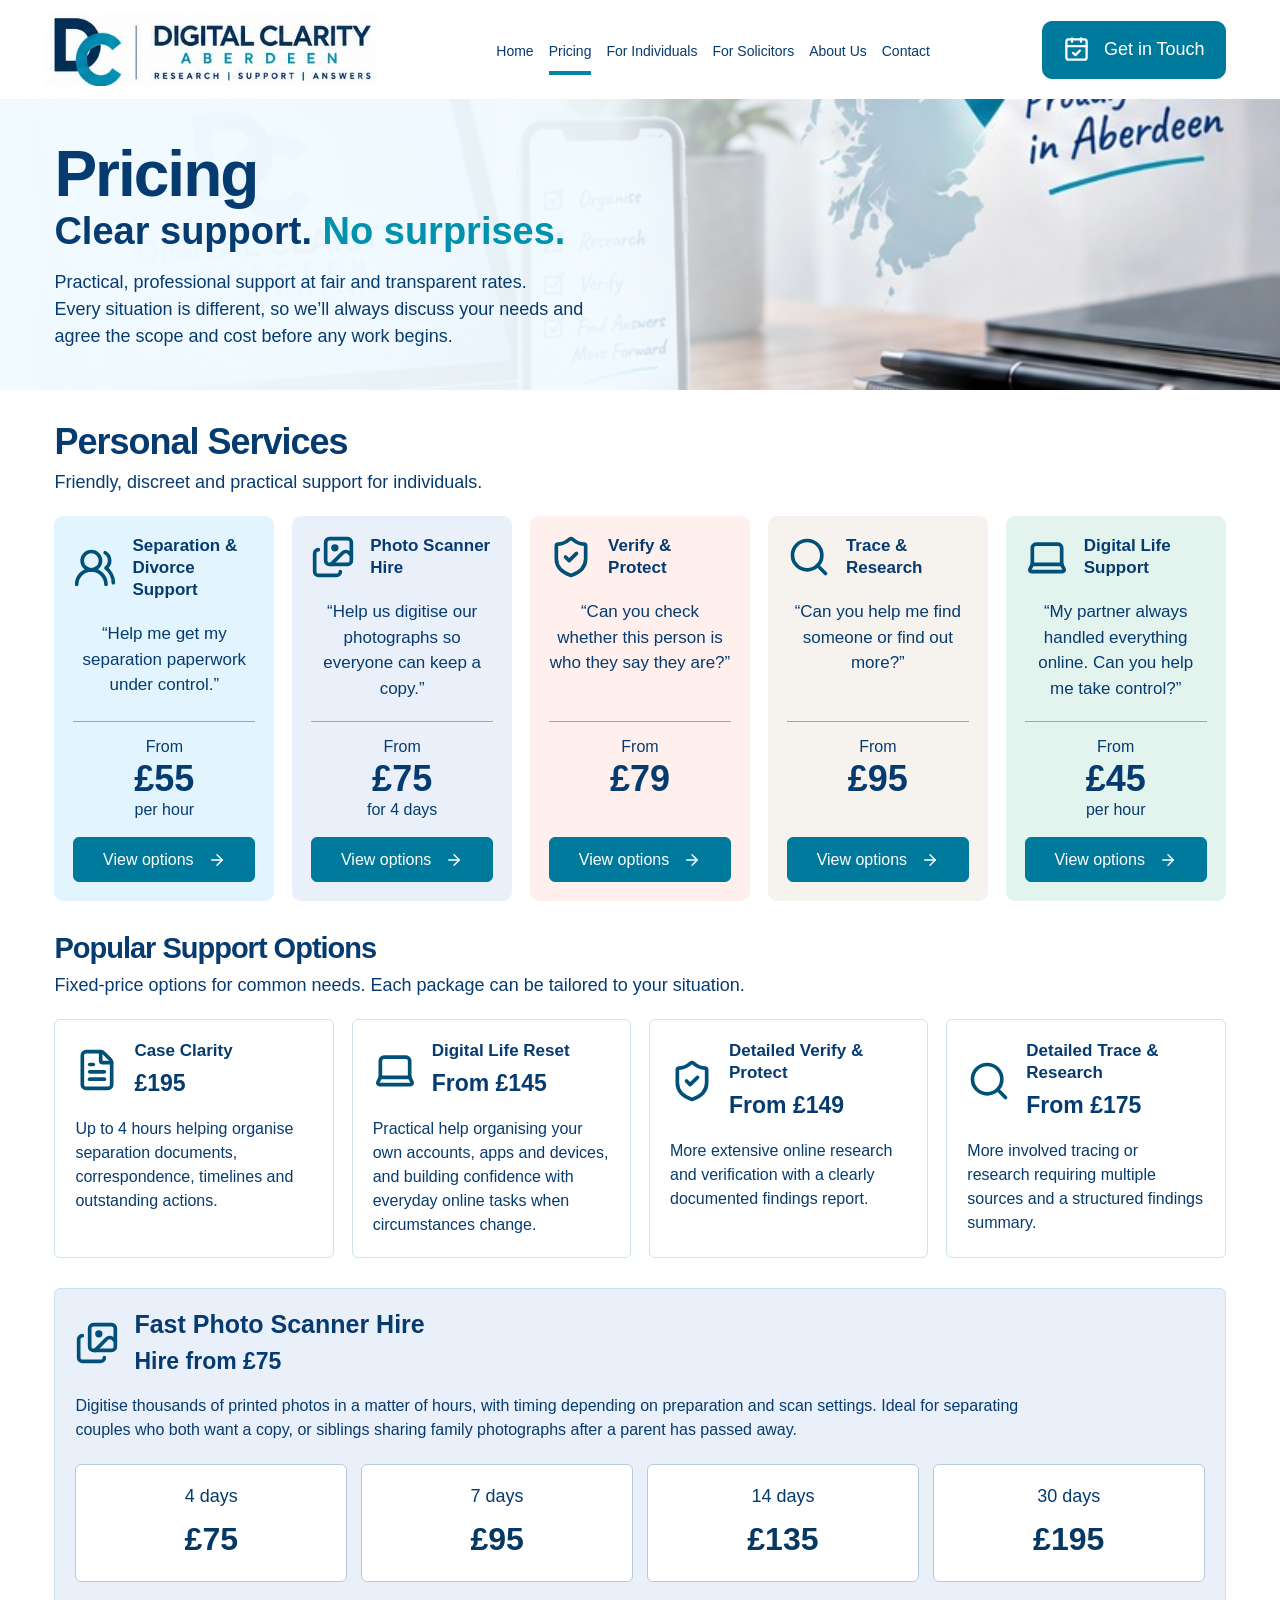
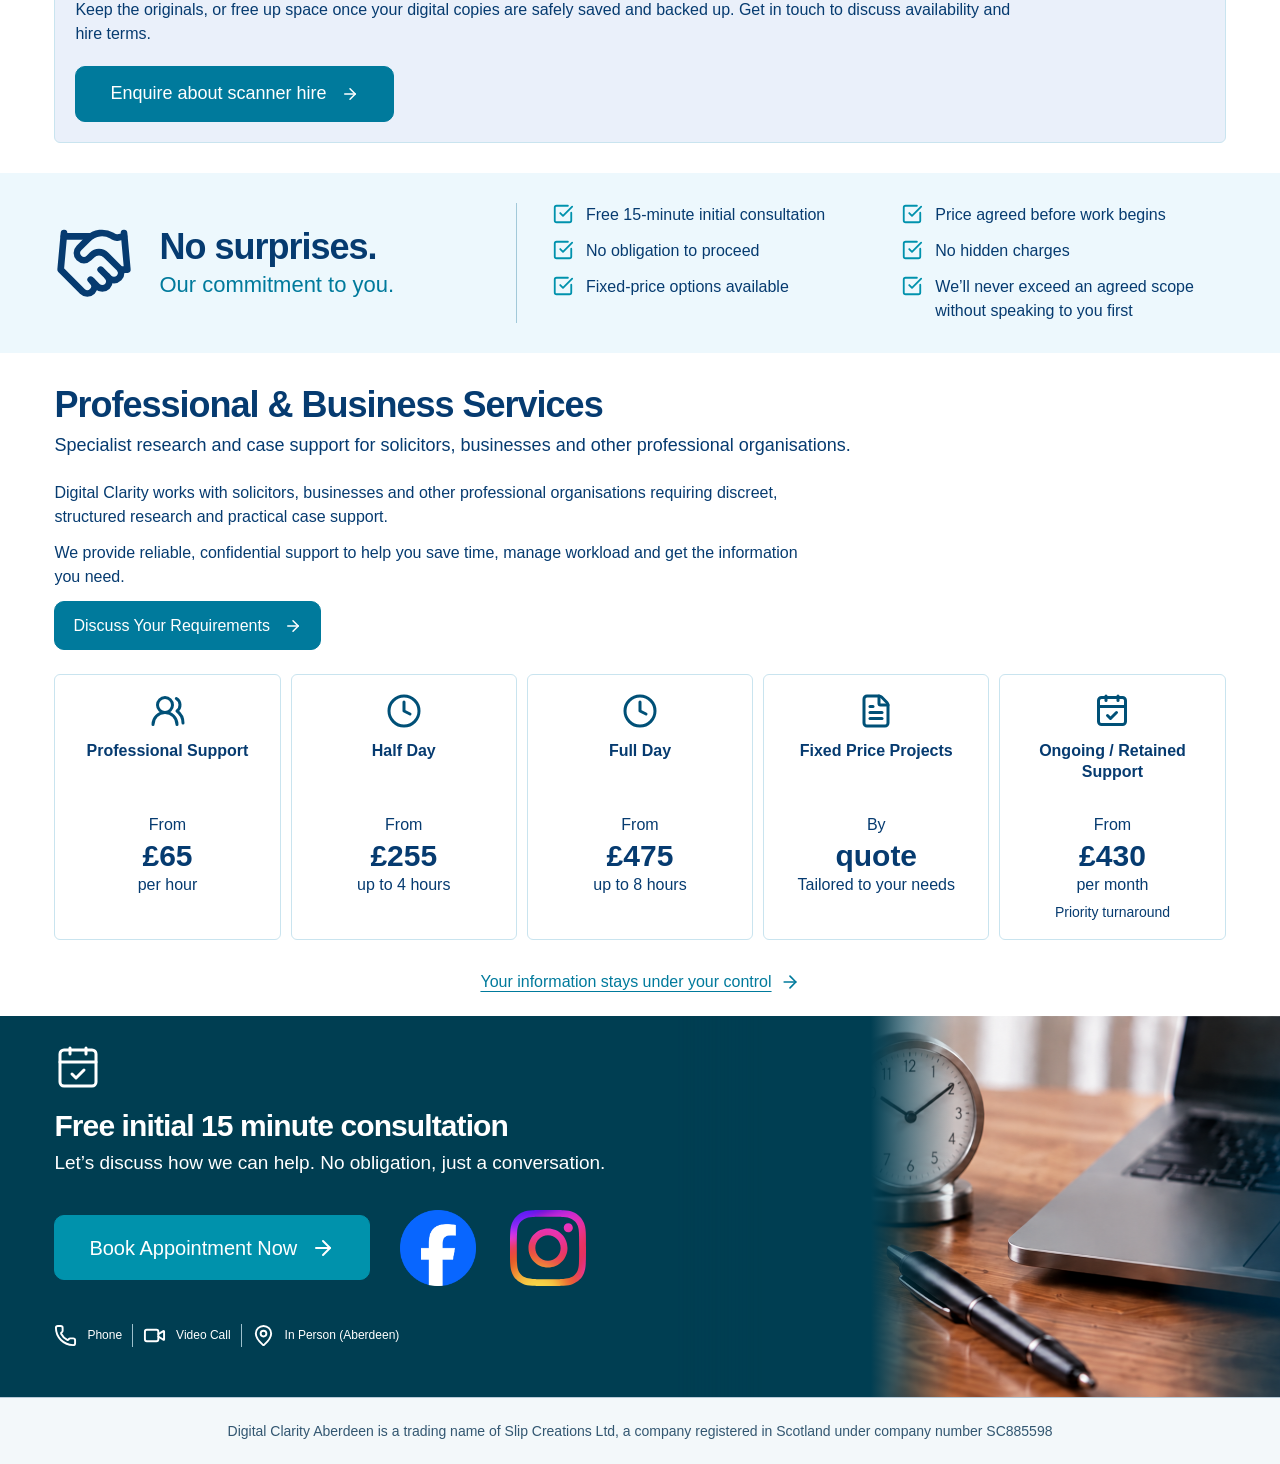
==== commit 4a3b1376: "Add files via upload" ====
--- a/pricing.html
+++ b/pricing.html
@@ -1,4 +1,4 @@
 <!doctype html>
-<html lang="en-GB"><head><meta charset="utf-8"><meta name="viewport" content="width=device-width,initial-scale=1"><meta name="description" content="Practical case support, digital help and investigative research for individuals and solicitors. Proudly based in Aberdeen."><title>Pricing | Digital Clarity Aberdeen</title><link rel="icon" href="favicon.png"><link rel="stylesheet" href="styles.css?v=25"><script src="script.js" defer></script></head><body><link rel="preload" as="image" href="images/logo.jpg"/><link rel="preload" as="image" href="images/facebook-logo.png"/><link rel="preload" as="image" href="images/instagram-logo.svg"/><a class="skip-link" href="#main">Skip to content</a><header class="header" id="home"><a href="index.html" class="brand" aria-label="Digital Clarity Aberdeen home"><img src="images/logo.jpg" alt="Digital Clarity Aberdeen — Research, Support, Answers" width="453" height="100"/></a><button class="menu-toggle" aria-label="Open navigation" aria-expanded="false" data-menu="true"><svg xmlns="http://www.w3.org/2000/svg" width="24" height="24" viewBox="0 0 24 24" fill="none" stroke="currentColor" stroke-width="2" stroke-linecap="round" stroke-linejoin="round" class="lucide lucide-menu" aria-hidden="true"><path d="M4 5h16"></path><path d="M4 12h16"></path><path d="M4 19h16"></path></svg></button><nav class="nav" aria-label="Main navigation"><a href="index.html" data-close-menu="true">Home</a><a class="current" aria-current="page" href="pricing.html">Pricing</a><button data-panel="individuals">For Individuals</button><button data-panel="solicitors">For Solicitors</button><button data-panel="about">About Us</button><button data-panel="contact">Contact</button></nav><button class="button header-cta" data-panel="contact"><svg xmlns="http://www.w3.org/2000/svg" width="27" height="27" viewBox="0 0 24 24" fill="none" stroke="currentColor" stroke-width="2" stroke-linecap="round" stroke-linejoin="round" class="lucide lucide-calendar-check" aria-hidden="true"><path d="M8 2v3"></path><path d="M16 2v3"></path><rect x="3" y="3" width="18" height="18" rx="2"></rect><path d="M3 9h18"></path><path d="m9 15 2 2 4-4"></path></svg>Get in Touch</button></header><main id="main"><section class="pricing-hero"><div><h1>Pricing</h1><h2>Clear support. <span>No surprises.</span></h2><p>Practical, professional support at fair and transparent rates.<br/>Every situation is different, so we’ll always discuss your needs and agree the scope and cost before any work begins.</p></div></section><section class="pricing-section" aria-labelledby="personal-title"><h2 id="personal-title">Personal Services</h2><p>Friendly, discreet and practical support for individuals.</p><div class="price-grid personal-price-grid"><article class="price-card separation"><div class="price-heading"><svg xmlns="http://www.w3.org/2000/svg" width="24" height="24" viewBox="0 0 24 24" fill="none" stroke="currentColor" stroke-width="2" stroke-linecap="round" stroke-linejoin="round" class="lucide lucide-users-round" aria-hidden="true"><path d="M18 21a8 8 0 0 0-16 0"></path><circle cx="10" cy="8" r="5"></circle><path d="M22 20c0-3.37-2-6.5-4-8a5 5 0 0 0-.45-8.3"></path></svg><h3>Separation &amp; Divorce Support</h3></div><p class="price-quote">“Help me get my separation paperwork under control.”</p><div class="price-amount"><span>From</span><strong>£55</strong><span>per hour</span></div><a class="button" href="#option-0">View options <svg xmlns="http://www.w3.org/2000/svg" width="18" height="18" viewBox="0 0 24 24" fill="none" stroke="currentColor" stroke-width="2" stroke-linecap="round" stroke-linejoin="round" class="lucide lucide-arrow-right" aria-hidden="true"><path d="M5 12h14"></path><path d="m12 5 7 7-7 7"></path></svg></a></article><article class="price-card scanning"><div class="price-heading"><svg xmlns="http://www.w3.org/2000/svg" width="24" height="24" viewBox="0 0 24 24" fill="none" stroke="currentColor" stroke-width="2" stroke-linecap="round" stroke-linejoin="round" class="lucide lucide-images" aria-hidden="true"><path d="m22 11-1.296-1.296a2.4 2.4 0 0 0-3.408 0L11 16"></path><path d="M4 8a2 2 0 0 0-2 2v10a2 2 0 0 0 2 2h10a2 2 0 0 0 2-2"></path><circle cx="13" cy="7" r="1" fill="currentColor"></circle><rect x="8" y="2" width="14" height="14" rx="2"></rect></svg><h3>Photo Scanner Hire</h3></div><p class="price-quote">“Help us digitise our photographs so everyone can keep a copy.”</p><div class="price-amount"><span>From</span><strong>£75</strong><span>for 4 days</span></div><a class="button" href="#scanner-hire">View options <svg xmlns="http://www.w3.org/2000/svg" width="18" height="18" viewBox="0 0 24 24" fill="none" stroke="currentColor" stroke-width="2" stroke-linecap="round" stroke-linejoin="round" class="lucide lucide-arrow-right" aria-hidden="true"><path d="M5 12h14"></path><path d="m12 5 7 7-7 7"></path></svg></a></article><article class="price-card verify"><div class="price-heading"><svg xmlns="http://www.w3.org/2000/svg" width="24" height="24" viewBox="0 0 24 24" fill="none" stroke="currentColor" stroke-width="2" stroke-linecap="round" stroke-linejoin="round" class="lucide lucide-shield-check" aria-hidden="true"><path d="M20 13c0 5-3.5 7.5-7.66 8.95a1 1 0 0 1-.67-.01C7.5 20.5 4 18 4 13V6a1 1 0 0 1 1-1c2 0 4.5-1.2 6.24-2.72a1.17 1.17 0 0 1 1.52 0C14.51 3.81 17 5 19 5a1 1 0 0 1 1 1z"></path><path d="m9 12 2 2 4-4"></path></svg><h3>Verify &amp; Protect</h3></div><p class="price-quote">“Can you check whether this person is who they say they are?”</p><div class="price-amount"><span>From</span><strong>£79</strong><span> </span></div><a class="button" href="#option-2">View options <svg xmlns="http://www.w3.org/2000/svg" width="18" height="18" viewBox="0 0 24 24" fill="none" stroke="currentColor" stroke-width="2" stroke-linecap="round" stroke-linejoin="round" class="lucide lucide-arrow-right" aria-hidden="true"><path d="M5 12h14"></path><path d="m12 5 7 7-7 7"></path></svg></a></article><article class="price-card research"><div class="price-heading"><svg xmlns="http://www.w3.org/2000/svg" width="24" height="24" viewBox="0 0 24 24" fill="none" stroke="currentColor" stroke-width="2" stroke-linecap="round" stroke-linejoin="round" class="lucide lucide-search" aria-hidden="true"><path d="m21 21-4.34-4.34"></path><circle cx="11" cy="11" r="8"></circle></svg><h3>Trace &amp; Research</h3></div><p class="price-quote">“Can you help me find someone or find out more?”</p><div class="price-amount"><span>From</span><strong>£95</strong><span> </span></div><a class="button" href="#option-3">View options <svg xmlns="http://www.w3.org/2000/svg" width="18" height="18" viewBox="0 0 24 24" fill="none" stroke="currentColor" stroke-width="2" stroke-linecap="round" stroke-linejoin="round" class="lucide lucide-arrow-right" aria-hidden="true"><path d="M5 12h14"></path><path d="m12 5 7 7-7 7"></path></svg></a></article><article class="price-card digital"><div class="price-heading"><svg xmlns="http://www.w3.org/2000/svg" width="24" height="24" viewBox="0 0 24 24" fill="none" stroke="currentColor" stroke-width="2" stroke-linecap="round" stroke-linejoin="round" class="lucide lucide-laptop" aria-hidden="true"><path d="M18 5a2 2 0 0 1 2 2v8.526a2 2 0 0 0 .212.897l1.068 2.127a1 1 0 0 1-.9 1.45H3.62a1 1 0 0 1-.9-1.45l1.068-2.127A2 2 0 0 0 4 15.526V7a2 2 0 0 1 2-2z"></path><path d="M20.054 15.987H3.946"></path></svg><h3>Digital Life Support</h3></div><p class="price-quote">“My partner always handled everything online. Can you help me take control?”</p><div class="price-amount"><span>From</span><strong>£45</strong><span>per hour</span></div><a class="button" href="#option-1">View options <svg xmlns="http://www.w3.org/2000/svg" width="18" height="18" viewBox="0 0 24 24" fill="none" stroke="currentColor" stroke-width="2" stroke-linecap="round" stroke-linejoin="round" class="lucide lucide-arrow-right" aria-hidden="true"><path d="M5 12h14"></path><path d="m12 5 7 7-7 7"></path></svg></a></article></div><h2 class="packages-title">Popular Support Options</h2><p>Fixed-price options for common needs. Each package can be tailored to your situation.</p><div class="price-grid package-grid"><article class="package-card" id="option-0"><div class="price-heading"><svg xmlns="http://www.w3.org/2000/svg" width="24" height="24" viewBox="0 0 24 24" fill="none" stroke="currentColor" stroke-width="2" stroke-linecap="round" stroke-linejoin="round" class="lucide lucide-file-text" aria-hidden="true"><path d="M6 22a2 2 0 0 1-2-2V4a2 2 0 0 1 2-2h8a2.4 2.4 0 0 1 1.704.706l3.588 3.588A2.4 2.4 0 0 1 20 8v12a2 2 0 0 1-2 2z"></path><path d="M14 2v5a1 1 0 0 0 1 1h5"></path><path d="M10 9H8"></path><path d="M16 13H8"></path><path d="M16 17H8"></path></svg><div><h3>Case Clarity</h3><strong>£195</strong></div></div><p>Up to 4 hours helping organise separation documents, correspondence, timelines and outstanding actions.</p></article><article class="package-card" id="option-1"><div class="price-heading"><svg xmlns="http://www.w3.org/2000/svg" width="24" height="24" viewBox="0 0 24 24" fill="none" stroke="currentColor" stroke-width="2" stroke-linecap="round" stroke-linejoin="round" class="lucide lucide-laptop" aria-hidden="true"><path d="M18 5a2 2 0 0 1 2 2v8.526a2 2 0 0 0 .212.897l1.068 2.127a1 1 0 0 1-.9 1.45H3.62a1 1 0 0 1-.9-1.45l1.068-2.127A2 2 0 0 0 4 15.526V7a2 2 0 0 1 2-2z"></path><path d="M20.054 15.987H3.946"></path></svg><div><h3>Digital Life Reset</h3><strong>From £145</strong></div></div><p>Practical help organising your own accounts, apps and devices, and building confidence with everyday online tasks when circumstances change.</p></article><article class="package-card" id="option-2"><div class="price-heading"><svg xmlns="http://www.w3.org/2000/svg" width="24" height="24" viewBox="0 0 24 24" fill="none" stroke="currentColor" stroke-width="2" stroke-linecap="round" stroke-linejoin="round" class="lucide lucide-shield-check" aria-hidden="true"><path d="M20 13c0 5-3.5 7.5-7.66 8.95a1 1 0 0 1-.67-.01C7.5 20.5 4 18 4 13V6a1 1 0 0 1 1-1c2 0 4.5-1.2 6.24-2.72a1.17 1.17 0 0 1 1.52 0C14.51 3.81 17 5 19 5a1 1 0 0 1 1 1z"></path><path d="m9 12 2 2 4-4"></path></svg><div><h3>Detailed Verify &amp; Protect</h3><strong>From £149</strong></div></div><p>More extensive online research and verification with a clearly documented findings report.</p></article><article class="package-card" id="option-3"><div class="price-heading"><svg xmlns="http://www.w3.org/2000/svg" width="24" height="24" viewBox="0 0 24 24" fill="none" stroke="currentColor" stroke-width="2" stroke-linecap="round" stroke-linejoin="round" class="lucide lucide-search" aria-hidden="true"><path d="m21 21-4.34-4.34"></path><circle cx="11" cy="11" r="8"></circle></svg><div><h3>Detailed Trace &amp; Research</h3><strong>From £175</strong></div></div><p>More involved tracing or research requiring multiple sources and a structured findings summary.</p></article></div></section><section class="pricing-section scanner-hire-pricing" aria-labelledby="scanner-hire-title"><article class="package-card" id="scanner-hire"><div class="price-heading"><svg xmlns="http://www.w3.org/2000/svg" width="24" height="24" viewBox="0 0 24 24" fill="none" stroke="currentColor" stroke-width="2" stroke-linecap="round" stroke-linejoin="round" class="lucide lucide-images" aria-hidden="true"><path d="m22 11-1.296-1.296a2.4 2.4 0 0 0-3.408 0L11 16"></path><path d="M4 8a2 2 0 0 0-2 2v10a2 2 0 0 0 2 2h10a2 2 0 0 0 2-2"></path><circle cx="13" cy="7" r="1" fill="currentColor"></circle><rect x="8" y="2" width="14" height="14" rx="2"></rect></svg><div><h2 id="scanner-hire-title">Fast Photo Scanner Hire</h2><strong>Hire from £75</strong></div></div><p>Digitise thousands of printed photos in a matter of hours, with timing depending on preparation and scan settings. Ideal for separating couples who both want a copy, or siblings sharing family photographs after a parent has passed away.</p><dl class="scanner-hire-rates" aria-label="Photo scanner hire prices"><div><dt>4 days</dt><dd>£75</dd></div><div><dt>7 days</dt><dd>£95</dd></div><div><dt>14 days</dt><dd>£135</dd></div><div><dt>30 days</dt><dd>£195</dd></div></dl><p>Keep the originals, or free up space once your digital copies are safely saved and backed up. Get in touch to discuss availability and hire terms.</p><button class="button" data-panel="contact">Enquire about scanner hire <svg xmlns="http://www.w3.org/2000/svg" width="18" height="18" viewBox="0 0 24 24" fill="none" stroke="currentColor" stroke-width="2" stroke-linecap="round" stroke-linejoin="round" class="lucide lucide-arrow-right" aria-hidden="true"><path d="M5 12h14"></path><path d="m12 5 7 7-7 7"></path></svg></button></article></section><section class="pricing-promise"><div class="promise-title"><svg xmlns="http://www.w3.org/2000/svg" width="24" height="24" viewBox="0 0 24 24" fill="none" stroke="currentColor" stroke-width="2" stroke-linecap="round" stroke-linejoin="round" class="lucide lucide-handshake" aria-hidden="true"><path d="m11 17 2 2a1 1 0 1 0 3-3"></path><path d="m14 14 2.5 2.5a1 1 0 1 0 3-3l-3.88-3.88a3 3 0 0 0-4.24 0l-.88.88a1 1 0 1 1-3-3l2.81-2.81a5.79 5.79 0 0 1 7.06-.87l.47.28a2 2 0 0 0 1.42.25L21 4"></path><path d="m21 3 1 11h-2"></path><path d="M3 3 2 14l6.5 6.5a1 1 0 1 0 3-3"></path><path d="M3 4h8"></path></svg><div><h2>No surprises.</h2><p>Our commitment to you.</p></div></div><ul><li><svg xmlns="http://www.w3.org/2000/svg" width="24" height="24" viewBox="0 0 24 24" fill="none" stroke="currentColor" stroke-width="2" stroke-linecap="round" stroke-linejoin="round" class="lucide lucide-square-check-big" aria-hidden="true"><path d="M21 10.656V19a2 2 0 0 1-2 2H5a2 2 0 0 1-2-2V5a2 2 0 0 1 2-2h12.344"></path><path d="m9 11 3 3L22 4"></path></svg>Free 15-minute initial consultation</li><li><svg xmlns="http://www.w3.org/2000/svg" width="24" height="24" viewBox="0 0 24 24" fill="none" stroke="currentColor" stroke-width="2" stroke-linecap="round" stroke-linejoin="round" class="lucide lucide-square-check-big" aria-hidden="true"><path d="M21 10.656V19a2 2 0 0 1-2 2H5a2 2 0 0 1-2-2V5a2 2 0 0 1 2-2h12.344"></path><path d="m9 11 3 3L22 4"></path></svg>Price agreed before work begins</li><li><svg xmlns="http://www.w3.org/2000/svg" width="24" height="24" viewBox="0 0 24 24" fill="none" stroke="currentColor" stroke-width="2" stroke-linecap="round" stroke-linejoin="round" class="lucide lucide-square-check-big" aria-hidden="true"><path d="M21 10.656V19a2 2 0 0 1-2 2H5a2 2 0 0 1-2-2V5a2 2 0 0 1 2-2h12.344"></path><path d="m9 11 3 3L22 4"></path></svg>No obligation to proceed</li><li><svg xmlns="http://www.w3.org/2000/svg" width="24" height="24" viewBox="0 0 24 24" fill="none" stroke="currentColor" stroke-width="2" stroke-linecap="round" stroke-linejoin="round" class="lucide lucide-square-check-big" aria-hidden="true"><path d="M21 10.656V19a2 2 0 0 1-2 2H5a2 2 0 0 1-2-2V5a2 2 0 0 1 2-2h12.344"></path><path d="m9 11 3 3L22 4"></path></svg>No hidden charges</li><li><svg xmlns="http://www.w3.org/2000/svg" width="24" height="24" viewBox="0 0 24 24" fill="none" stroke="currentColor" stroke-width="2" stroke-linecap="round" stroke-linejoin="round" class="lucide lucide-square-check-big" aria-hidden="true"><path d="M21 10.656V19a2 2 0 0 1-2 2H5a2 2 0 0 1-2-2V5a2 2 0 0 1 2-2h12.344"></path><path d="m9 11 3 3L22 4"></path></svg>Fixed-price options available</li><li><svg xmlns="http://www.w3.org/2000/svg" width="24" height="24" viewBox="0 0 24 24" fill="none" stroke="currentColor" stroke-width="2" stroke-linecap="round" stroke-linejoin="round" class="lucide lucide-square-check-big" aria-hidden="true"><path d="M21 10.656V19a2 2 0 0 1-2 2H5a2 2 0 0 1-2-2V5a2 2 0 0 1 2-2h12.344"></path><path d="m9 11 3 3L22 4"></path></svg>We’ll never exceed an agreed scope without speaking to you first</li></ul></section><section class="pricing-section" aria-labelledby="business-title"><h2 id="business-title">Professional &amp; Business Services</h2><p>Specialist research and case support for solicitors, businesses and other professional organisations.</p><div class="business-pricing"><div class="business-intro"><p>Digital Clarity works with solicitors, businesses and other professional organisations requiring discreet, structured research and practical case support.</p><p>We provide reliable, confidential support to help you save time, manage workload and get the information you need.</p><button class="button" data-panel="contact">Discuss Your Requirements <svg xmlns="http://www.w3.org/2000/svg" width="18" height="18" viewBox="0 0 24 24" fill="none" stroke="currentColor" stroke-width="2" stroke-linecap="round" stroke-linejoin="round" class="lucide lucide-arrow-right" aria-hidden="true"><path d="M5 12h14"></path><path d="m12 5 7 7-7 7"></path></svg></button></div><div class="business-grid"><article class="business-card"><svg xmlns="http://www.w3.org/2000/svg" width="24" height="24" viewBox="0 0 24 24" fill="none" stroke="currentColor" stroke-width="2" stroke-linecap="round" stroke-linejoin="round" class="lucide lucide-users-round" aria-hidden="true"><path d="M18 21a8 8 0 0 0-16 0"></path><circle cx="10" cy="8" r="5"></circle><path d="M22 20c0-3.37-2-6.5-4-8a5 5 0 0 0-.45-8.3"></path></svg><h3>Professional Support</h3><span>From</span><strong>£65</strong><span>per hour</span></article><article class="business-card"><svg xmlns="http://www.w3.org/2000/svg" width="24" height="24" viewBox="0 0 24 24" fill="none" stroke="currentColor" stroke-width="2" stroke-linecap="round" stroke-linejoin="round" class="lucide lucide-clock" aria-hidden="true"><circle cx="12" cy="12" r="10"></circle><path d="M12 6v6l4 2"></path></svg><h3>Half Day</h3><span>From</span><strong>£255</strong><span>up to 4 hours</span></article><article class="business-card"><svg xmlns="http://www.w3.org/2000/svg" width="24" height="24" viewBox="0 0 24 24" fill="none" stroke="currentColor" stroke-width="2" stroke-linecap="round" stroke-linejoin="round" class="lucide lucide-clock" aria-hidden="true"><circle cx="12" cy="12" r="10"></circle><path d="M12 6v6l4 2"></path></svg><h3>Full Day</h3><span>From</span><strong>£475</strong><span>up to 8 hours</span></article><article class="business-card"><svg xmlns="http://www.w3.org/2000/svg" width="24" height="24" viewBox="0 0 24 24" fill="none" stroke="currentColor" stroke-width="2" stroke-linecap="round" stroke-linejoin="round" class="lucide lucide-file-text" aria-hidden="true"><path d="M6 22a2 2 0 0 1-2-2V4a2 2 0 0 1 2-2h8a2.4 2.4 0 0 1 1.704.706l3.588 3.588A2.4 2.4 0 0 1 20 8v12a2 2 0 0 1-2 2z"></path><path d="M14 2v5a1 1 0 0 0 1 1h5"></path><path d="M10 9H8"></path><path d="M16 13H8"></path><path d="M16 17H8"></path></svg><h3>Fixed Price Projects</h3><span>By</span><strong>quote</strong><span>Tailored to your needs</span></article><article class="business-card"><svg xmlns="http://www.w3.org/2000/svg" width="24" height="24" viewBox="0 0 24 24" fill="none" stroke="currentColor" stroke-width="2" stroke-linecap="round" stroke-linejoin="round" class="lucide lucide-calendar-check" aria-hidden="true"><path d="M8 2v3"></path><path d="M16 2v3"></path><rect x="3" y="3" width="18" height="18" rx="2"></rect><path d="M3 9h18"></path><path d="m9 15 2 2 4-4"></path></svg><h3>Ongoing / Retained Support</h3><span>From</span><strong>£430</strong><span>per month</span><small>Priority turnaround</small></article></div></div></section><div class="privacy-control"><button class="text-link" aria-haspopup="dialog" data-panel="privacy">Your information stays under your control <svg xmlns="http://www.w3.org/2000/svg" width="20" height="20" viewBox="0 0 24 24" fill="none" stroke="currentColor" stroke-width="2" stroke-linecap="round" stroke-linejoin="round" class="lucide lucide-arrow-right" aria-hidden="true"><path d="M5 12h14"></path><path d="m12 5 7 7-7 7"></path></svg></button></div><section id="contact" class="consultation"><div class="consultation-art"></div><div class="consultation-content"><div class="consultation-heading"><svg xmlns="http://www.w3.org/2000/svg" width="24" height="24" viewBox="0 0 24 24" fill="none" stroke="currentColor" stroke-width="1.5" stroke-linecap="round" stroke-linejoin="round" class="lucide lucide-calendar-check" aria-hidden="true"><path d="M8 2v3"></path><path d="M16 2v3"></path><rect x="3" y="3" width="18" height="18" rx="2"></rect><path d="M3 9h18"></path><path d="m9 15 2 2 4-4"></path></svg><div><h2>Free initial 15 minute consultation</h2><p>Let’s discuss how we can help. No obligation, just a conversation.</p></div></div><div class="consultation-actions"><button class="button booking" data-panel="contact">Book Appointment Now <svg xmlns="http://www.w3.org/2000/svg" width="24" height="24" viewBox="0 0 24 24" fill="none" stroke="currentColor" stroke-width="2" stroke-linecap="round" stroke-linejoin="round" class="lucide lucide-arrow-right" aria-hidden="true"><path d="M5 12h14"></path><path d="m12 5 7 7-7 7"></path></svg></button><div class="social-links" aria-label="Follow Digital Clarity Aberdeen"><a class="facebook-profile" href="https://www.facebook.com/profile.php?id=61594316458987" target="_blank" rel="noopener noreferrer" aria-label="Digital Clarity Aberdeen on Facebook (opens in a new tab)"><img src="images/facebook-logo.png" alt="" width="76" height="76"/></a><a href="https://www.instagram.com/digitalclarityaberdeen/" target="_blank" rel="noopener noreferrer" aria-label="Digital Clarity Aberdeen on Instagram (opens in a new tab)"><img src="images/instagram-logo.svg" alt="" width="76" height="76"/></a></div><div class="methods"><span><svg xmlns="http://www.w3.org/2000/svg" width="24" height="24" viewBox="0 0 24 24" fill="none" stroke="currentColor" stroke-width="2" stroke-linecap="round" stroke-linejoin="round" class="lucide lucide-phone" aria-hidden="true"><path d="M13.832 16.568a1 1 0 0 0 1.213-.303l.355-.465A2 2 0 0 1 17 15h3a2 2 0 0 1 2 2v3a2 2 0 0 1-2 2A18 18 0 0 1 2 4a2 2 0 0 1 2-2h3a2 2 0 0 1 2 2v3a2 2 0 0 1-.8 1.6l-.468.351a1 1 0 0 0-.292 1.233 14 14 0 0 0 6.392 6.384"></path></svg>Phone</span><span><svg xmlns="http://www.w3.org/2000/svg" width="24" height="24" viewBox="0 0 24 24" fill="none" stroke="currentColor" stroke-width="2" stroke-linecap="round" stroke-linejoin="round" class="lucide lucide-video" aria-hidden="true"><path d="m16 13 5.223 3.482a.5.5 0 0 0 .777-.416V7.87a.5.5 0 0 0-.752-.432L16 10.5"></path><rect x="2" y="6" width="14" height="12" rx="2"></rect></svg>Video Call</span><span><svg xmlns="http://www.w3.org/2000/svg" width="24" height="24" viewBox="0 0 24 24" fill="none" stroke="currentColor" stroke-width="2" stroke-linecap="round" stroke-linejoin="round" class="lucide lucide-map-pin" aria-hidden="true"><path d="M20 10c0 4.993-5.539 10.193-7.399 11.799a1 1 0 0 1-1.202 0C9.539 20.193 4 14.993 4 10a8 8 0 0 1 16 0"></path><circle cx="12" cy="10" r="3"></circle></svg>In Person (Aberdeen)</span></div></div></div></section></main><footer class="site-footer"><p>Digital Clarity Aberdeen is a trading name of Slip Creations Ltd, a company registered in Scotland under company number SC885598</p></footer>
+<html lang="en-GB"><head><meta charset="utf-8"><meta name="viewport" content="width=device-width,initial-scale=1"><meta name="description" content="Practical case support, digital help and investigative research for individuals and solicitors. Proudly based in Aberdeen."><title>Pricing | Digital Clarity Aberdeen</title><link rel="icon" href="favicon.png"><link rel="stylesheet" href="styles.css?v=27"><script src="script.js" defer></script></head><body><link rel="preload" as="image" href="images/logo.jpg"/><link rel="preload" as="image" href="images/facebook-logo.png"/><link rel="preload" as="image" href="images/instagram-logo.svg"/><a class="skip-link" href="#main">Skip to content</a><header class="header" id="home"><a href="index.html" class="brand" aria-label="Digital Clarity Aberdeen home"><img src="images/logo.jpg" alt="Digital Clarity Aberdeen — Research, Support, Answers" width="453" height="100"/></a><button class="menu-toggle" aria-label="Open navigation" aria-expanded="false" data-menu="true"><svg xmlns="http://www.w3.org/2000/svg" width="24" height="24" viewBox="0 0 24 24" fill="none" stroke="currentColor" stroke-width="2" stroke-linecap="round" stroke-linejoin="round" class="lucide lucide-menu" aria-hidden="true"><path d="M4 5h16"></path><path d="M4 12h16"></path><path d="M4 19h16"></path></svg></button><nav class="nav" aria-label="Main navigation"><a href="index.html" data-close-menu="true">Home</a><a class="current" aria-current="page" href="pricing.html">Pricing</a><button data-panel="individuals">For Individuals</button><button data-panel="solicitors">For Solicitors</button><button data-panel="about">About Us</button><button data-panel="contact">Contact</button></nav><button class="button header-cta" data-panel="contact"><svg xmlns="http://www.w3.org/2000/svg" width="27" height="27" viewBox="0 0 24 24" fill="none" stroke="currentColor" stroke-width="2" stroke-linecap="round" stroke-linejoin="round" class="lucide lucide-calendar-check" aria-hidden="true"><path d="M8 2v3"></path><path d="M16 2v3"></path><rect x="3" y="3" width="18" height="18" rx="2"></rect><path d="M3 9h18"></path><path d="m9 15 2 2 4-4"></path></svg>Get in Touch</button></header><main id="main"><section class="pricing-hero"><div><h1>Pricing</h1><h2>Clear support. <span>No surprises.</span></h2><p>Practical, professional support at fair and transparent rates.<br/>Every situation is different, so we’ll always discuss your needs and agree the scope and cost before any work begins.</p></div></section><section class="pricing-section" aria-labelledby="personal-title"><h2 id="personal-title">Personal Services</h2><p>Friendly, discreet and practical support for individuals.</p><div class="price-grid personal-price-grid"><article class="price-card separation"><div class="price-heading"><svg xmlns="http://www.w3.org/2000/svg" width="24" height="24" viewBox="0 0 24 24" fill="none" stroke="currentColor" stroke-width="2" stroke-linecap="round" stroke-linejoin="round" class="lucide lucide-users-round" aria-hidden="true"><path d="M18 21a8 8 0 0 0-16 0"></path><circle cx="10" cy="8" r="5"></circle><path d="M22 20c0-3.37-2-6.5-4-8a5 5 0 0 0-.45-8.3"></path></svg><h3>Separation &amp; Divorce Support</h3></div><p class="price-quote">“Help me get my separation paperwork under control.”</p><div class="price-amount"><span>From</span><strong>£55</strong><span>per hour</span></div><a class="button" href="#option-0">View options <svg xmlns="http://www.w3.org/2000/svg" width="18" height="18" viewBox="0 0 24 24" fill="none" stroke="currentColor" stroke-width="2" stroke-linecap="round" stroke-linejoin="round" class="lucide lucide-arrow-right" aria-hidden="true"><path d="M5 12h14"></path><path d="m12 5 7 7-7 7"></path></svg></a></article><article class="price-card scanning"><div class="price-heading"><svg xmlns="http://www.w3.org/2000/svg" width="24" height="24" viewBox="0 0 24 24" fill="none" stroke="currentColor" stroke-width="2" stroke-linecap="round" stroke-linejoin="round" class="lucide lucide-images" aria-hidden="true"><path d="m22 11-1.296-1.296a2.4 2.4 0 0 0-3.408 0L11 16"></path><path d="M4 8a2 2 0 0 0-2 2v10a2 2 0 0 0 2 2h10a2 2 0 0 0 2-2"></path><circle cx="13" cy="7" r="1" fill="currentColor"></circle><rect x="8" y="2" width="14" height="14" rx="2"></rect></svg><h3>Photo Scanner Hire</h3></div><p class="price-quote">“Help us digitise our photographs so everyone can keep a copy.”</p><div class="price-amount"><span>From</span><strong>£75</strong><span>for 4 days</span></div><a class="button" href="#scanner-hire">View options <svg xmlns="http://www.w3.org/2000/svg" width="18" height="18" viewBox="0 0 24 24" fill="none" stroke="currentColor" stroke-width="2" stroke-linecap="round" stroke-linejoin="round" class="lucide lucide-arrow-right" aria-hidden="true"><path d="M5 12h14"></path><path d="m12 5 7 7-7 7"></path></svg></a></article><article class="price-card verify"><div class="price-heading"><svg xmlns="http://www.w3.org/2000/svg" width="24" height="24" viewBox="0 0 24 24" fill="none" stroke="currentColor" stroke-width="2" stroke-linecap="round" stroke-linejoin="round" class="lucide lucide-shield-check" aria-hidden="true"><path d="M20 13c0 5-3.5 7.5-7.66 8.95a1 1 0 0 1-.67-.01C7.5 20.5 4 18 4 13V6a1 1 0 0 1 1-1c2 0 4.5-1.2 6.24-2.72a1.17 1.17 0 0 1 1.52 0C14.51 3.81 17 5 19 5a1 1 0 0 1 1 1z"></path><path d="m9 12 2 2 4-4"></path></svg><h3>Verify &amp; Protect</h3></div><p class="price-quote">“Can you check whether this person is who they say they are?”</p><div class="price-amount"><span>From</span><strong>£79</strong><span> </span></div><a class="button" href="#option-2">View options <svg xmlns="http://www.w3.org/2000/svg" width="18" height="18" viewBox="0 0 24 24" fill="none" stroke="currentColor" stroke-width="2" stroke-linecap="round" stroke-linejoin="round" class="lucide lucide-arrow-right" aria-hidden="true"><path d="M5 12h14"></path><path d="m12 5 7 7-7 7"></path></svg></a></article><article class="price-card research"><div class="price-heading"><svg xmlns="http://www.w3.org/2000/svg" width="24" height="24" viewBox="0 0 24 24" fill="none" stroke="currentColor" stroke-width="2" stroke-linecap="round" stroke-linejoin="round" class="lucide lucide-search" aria-hidden="true"><path d="m21 21-4.34-4.34"></path><circle cx="11" cy="11" r="8"></circle></svg><h3>Trace &amp; Research</h3></div><p class="price-quote">“Can you help me find someone or find out more?”</p><div class="price-amount"><span>From</span><strong>£95</strong><span> </span></div><a class="button" href="#option-3">View options <svg xmlns="http://www.w3.org/2000/svg" width="18" height="18" viewBox="0 0 24 24" fill="none" stroke="currentColor" stroke-width="2" stroke-linecap="round" stroke-linejoin="round" class="lucide lucide-arrow-right" aria-hidden="true"><path d="M5 12h14"></path><path d="m12 5 7 7-7 7"></path></svg></a></article><article class="price-card digital"><div class="price-heading"><svg xmlns="http://www.w3.org/2000/svg" width="24" height="24" viewBox="0 0 24 24" fill="none" stroke="currentColor" stroke-width="2" stroke-linecap="round" stroke-linejoin="round" class="lucide lucide-laptop" aria-hidden="true"><path d="M18 5a2 2 0 0 1 2 2v8.526a2 2 0 0 0 .212.897l1.068 2.127a1 1 0 0 1-.9 1.45H3.62a1 1 0 0 1-.9-1.45l1.068-2.127A2 2 0 0 0 4 15.526V7a2 2 0 0 1 2-2z"></path><path d="M20.054 15.987H3.946"></path></svg><h3>Digital Life Support</h3></div><p class="price-quote">“My partner always handled everything online. Can you help me take control?”</p><div class="price-amount"><span>From</span><strong>£45</strong><span>per hour</span></div><a class="button" href="#option-1">View options <svg xmlns="http://www.w3.org/2000/svg" width="18" height="18" viewBox="0 0 24 24" fill="none" stroke="currentColor" stroke-width="2" stroke-linecap="round" stroke-linejoin="round" class="lucide lucide-arrow-right" aria-hidden="true"><path d="M5 12h14"></path><path d="m12 5 7 7-7 7"></path></svg></a></article></div><h2 class="packages-title">Popular Support Options</h2><p>Fixed-price options for common needs. Each package can be tailored to your situation.</p><div class="price-grid package-grid"><article class="package-card" id="option-0"><div class="price-heading"><svg xmlns="http://www.w3.org/2000/svg" width="24" height="24" viewBox="0 0 24 24" fill="none" stroke="currentColor" stroke-width="2" stroke-linecap="round" stroke-linejoin="round" class="lucide lucide-file-text" aria-hidden="true"><path d="M6 22a2 2 0 0 1-2-2V4a2 2 0 0 1 2-2h8a2.4 2.4 0 0 1 1.704.706l3.588 3.588A2.4 2.4 0 0 1 20 8v12a2 2 0 0 1-2 2z"></path><path d="M14 2v5a1 1 0 0 0 1 1h5"></path><path d="M10 9H8"></path><path d="M16 13H8"></path><path d="M16 17H8"></path></svg><div><h3>Case Clarity</h3><strong>£195</strong></div></div><p>Up to 4 hours helping organise separation documents, correspondence, timelines and outstanding actions.</p></article><article class="package-card" id="option-1"><div class="price-heading"><svg xmlns="http://www.w3.org/2000/svg" width="24" height="24" viewBox="0 0 24 24" fill="none" stroke="currentColor" stroke-width="2" stroke-linecap="round" stroke-linejoin="round" class="lucide lucide-laptop" aria-hidden="true"><path d="M18 5a2 2 0 0 1 2 2v8.526a2 2 0 0 0 .212.897l1.068 2.127a1 1 0 0 1-.9 1.45H3.62a1 1 0 0 1-.9-1.45l1.068-2.127A2 2 0 0 0 4 15.526V7a2 2 0 0 1 2-2z"></path><path d="M20.054 15.987H3.946"></path></svg><div><h3>Digital Life Reset</h3><strong>From £145</strong></div></div><p>Practical help organising your own accounts, apps and devices, and building confidence with everyday online tasks when circumstances change.</p></article><article class="package-card" id="option-2"><div class="price-heading"><svg xmlns="http://www.w3.org/2000/svg" width="24" height="24" viewBox="0 0 24 24" fill="none" stroke="currentColor" stroke-width="2" stroke-linecap="round" stroke-linejoin="round" class="lucide lucide-shield-check" aria-hidden="true"><path d="M20 13c0 5-3.5 7.5-7.66 8.95a1 1 0 0 1-.67-.01C7.5 20.5 4 18 4 13V6a1 1 0 0 1 1-1c2 0 4.5-1.2 6.24-2.72a1.17 1.17 0 0 1 1.52 0C14.51 3.81 17 5 19 5a1 1 0 0 1 1 1z"></path><path d="m9 12 2 2 4-4"></path></svg><div><h3>Detailed Verify &amp; Protect</h3><strong>From £149</strong></div></div><p>More extensive online research and verification with a clearly documented findings report.</p></article><article class="package-card" id="option-3"><div class="price-heading"><svg xmlns="http://www.w3.org/2000/svg" width="24" height="24" viewBox="0 0 24 24" fill="none" stroke="currentColor" stroke-width="2" stroke-linecap="round" stroke-linejoin="round" class="lucide lucide-search" aria-hidden="true"><path d="m21 21-4.34-4.34"></path><circle cx="11" cy="11" r="8"></circle></svg><div><h3>Detailed Trace &amp; Research</h3><strong>From £175</strong></div></div><p>More involved tracing or research requiring multiple sources and a structured findings summary.</p></article></div></section><section class="pricing-section scanner-hire-pricing" aria-labelledby="scanner-hire-title"><article class="package-card" id="scanner-hire"><div class="price-heading"><svg xmlns="http://www.w3.org/2000/svg" width="24" height="24" viewBox="0 0 24 24" fill="none" stroke="currentColor" stroke-width="2" stroke-linecap="round" stroke-linejoin="round" class="lucide lucide-images" aria-hidden="true"><path d="m22 11-1.296-1.296a2.4 2.4 0 0 0-3.408 0L11 16"></path><path d="M4 8a2 2 0 0 0-2 2v10a2 2 0 0 0 2 2h10a2 2 0 0 0 2-2"></path><circle cx="13" cy="7" r="1" fill="currentColor"></circle><rect x="8" y="2" width="14" height="14" rx="2"></rect></svg><div><h2 id="scanner-hire-title">Fast Photo Scanner Hire</h2><strong>Hire from £75</strong></div></div><p>Digitise thousands of printed photos in a matter of hours, with timing depending on preparation and scan settings. Ideal for separating couples who both want a copy, or siblings sharing family photographs after a parent has passed away.</p><dl class="scanner-hire-rates" aria-label="Photo scanner hire prices"><div><dt>4 days</dt><dd>£75</dd></div><div><dt>7 days</dt><dd>£95</dd></div><div><dt>14 days</dt><dd>£135</dd></div><div><dt>30 days</dt><dd>£195</dd></div></dl><p>Keep the originals, or free up space once your digital copies are safely saved and backed up. Get in touch to discuss availability and hire terms.</p><button class="button" data-panel="contact">Enquire about scanner hire <svg xmlns="http://www.w3.org/2000/svg" width="18" height="18" viewBox="0 0 24 24" fill="none" stroke="currentColor" stroke-width="2" stroke-linecap="round" stroke-linejoin="round" class="lucide lucide-arrow-right" aria-hidden="true"><path d="M5 12h14"></path><path d="m12 5 7 7-7 7"></path></svg></button></article></section><section class="pricing-promise"><div class="promise-title"><svg xmlns="http://www.w3.org/2000/svg" width="24" height="24" viewBox="0 0 24 24" fill="none" stroke="currentColor" stroke-width="2" stroke-linecap="round" stroke-linejoin="round" class="lucide lucide-handshake" aria-hidden="true"><path d="m11 17 2 2a1 1 0 1 0 3-3"></path><path d="m14 14 2.5 2.5a1 1 0 1 0 3-3l-3.88-3.88a3 3 0 0 0-4.24 0l-.88.88a1 1 0 1 1-3-3l2.81-2.81a5.79 5.79 0 0 1 7.06-.87l.47.28a2 2 0 0 0 1.42.25L21 4"></path><path d="m21 3 1 11h-2"></path><path d="M3 3 2 14l6.5 6.5a1 1 0 1 0 3-3"></path><path d="M3 4h8"></path></svg><div><h2>No surprises.</h2><p>Our commitment to you.</p></div></div><ul><li><svg xmlns="http://www.w3.org/2000/svg" width="24" height="24" viewBox="0 0 24 24" fill="none" stroke="currentColor" stroke-width="2" stroke-linecap="round" stroke-linejoin="round" class="lucide lucide-square-check-big" aria-hidden="true"><path d="M21 10.656V19a2 2 0 0 1-2 2H5a2 2 0 0 1-2-2V5a2 2 0 0 1 2-2h12.344"></path><path d="m9 11 3 3L22 4"></path></svg>Free 15-minute initial consultation</li><li><svg xmlns="http://www.w3.org/2000/svg" width="24" height="24" viewBox="0 0 24 24" fill="none" stroke="currentColor" stroke-width="2" stroke-linecap="round" stroke-linejoin="round" class="lucide lucide-square-check-big" aria-hidden="true"><path d="M21 10.656V19a2 2 0 0 1-2 2H5a2 2 0 0 1-2-2V5a2 2 0 0 1 2-2h12.344"></path><path d="m9 11 3 3L22 4"></path></svg>Price agreed before work begins</li><li><svg xmlns="http://www.w3.org/2000/svg" width="24" height="24" viewBox="0 0 24 24" fill="none" stroke="currentColor" stroke-width="2" stroke-linecap="round" stroke-linejoin="round" class="lucide lucide-square-check-big" aria-hidden="true"><path d="M21 10.656V19a2 2 0 0 1-2 2H5a2 2 0 0 1-2-2V5a2 2 0 0 1 2-2h12.344"></path><path d="m9 11 3 3L22 4"></path></svg>No obligation to proceed</li><li><svg xmlns="http://www.w3.org/2000/svg" width="24" height="24" viewBox="0 0 24 24" fill="none" stroke="currentColor" stroke-width="2" stroke-linecap="round" stroke-linejoin="round" class="lucide lucide-square-check-big" aria-hidden="true"><path d="M21 10.656V19a2 2 0 0 1-2 2H5a2 2 0 0 1-2-2V5a2 2 0 0 1 2-2h12.344"></path><path d="m9 11 3 3L22 4"></path></svg>No hidden charges</li><li><svg xmlns="http://www.w3.org/2000/svg" width="24" height="24" viewBox="0 0 24 24" fill="none" stroke="currentColor" stroke-width="2" stroke-linecap="round" stroke-linejoin="round" class="lucide lucide-square-check-big" aria-hidden="true"><path d="M21 10.656V19a2 2 0 0 1-2 2H5a2 2 0 0 1-2-2V5a2 2 0 0 1 2-2h12.344"></path><path d="m9 11 3 3L22 4"></path></svg>Fixed-price options available</li><li><svg xmlns="http://www.w3.org/2000/svg" width="24" height="24" viewBox="0 0 24 24" fill="none" stroke="currentColor" stroke-width="2" stroke-linecap="round" stroke-linejoin="round" class="lucide lucide-square-check-big" aria-hidden="true"><path d="M21 10.656V19a2 2 0 0 1-2 2H5a2 2 0 0 1-2-2V5a2 2 0 0 1 2-2h12.344"></path><path d="m9 11 3 3L22 4"></path></svg>We’ll never exceed an agreed scope without speaking to you first</li></ul></section><section class="pricing-section" aria-labelledby="business-title"><h2 id="business-title">Professional &amp; Business Services</h2><p>Specialist research and case support for solicitors, businesses and other professional organisations.</p><div class="business-pricing"><div class="business-intro"><p>Digital Clarity works with solicitors, businesses and other professional organisations requiring discreet, structured research and practical case support.</p><p>We provide reliable, confidential support to help you save time, manage workload and get the information you need.</p><button class="button" data-panel="contact">Discuss Your Requirements <svg xmlns="http://www.w3.org/2000/svg" width="18" height="18" viewBox="0 0 24 24" fill="none" stroke="currentColor" stroke-width="2" stroke-linecap="round" stroke-linejoin="round" class="lucide lucide-arrow-right" aria-hidden="true"><path d="M5 12h14"></path><path d="m12 5 7 7-7 7"></path></svg></button></div><div class="business-grid"><article class="business-card"><svg xmlns="http://www.w3.org/2000/svg" width="24" height="24" viewBox="0 0 24 24" fill="none" stroke="currentColor" stroke-width="2" stroke-linecap="round" stroke-linejoin="round" class="lucide lucide-users-round" aria-hidden="true"><path d="M18 21a8 8 0 0 0-16 0"></path><circle cx="10" cy="8" r="5"></circle><path d="M22 20c0-3.37-2-6.5-4-8a5 5 0 0 0-.45-8.3"></path></svg><h3>Professional Support</h3><span>From</span><strong>£65</strong><span>per hour</span></article><article class="business-card"><svg xmlns="http://www.w3.org/2000/svg" width="24" height="24" viewBox="0 0 24 24" fill="none" stroke="currentColor" stroke-width="2" stroke-linecap="round" stroke-linejoin="round" class="lucide lucide-clock" aria-hidden="true"><circle cx="12" cy="12" r="10"></circle><path d="M12 6v6l4 2"></path></svg><h3>Half Day</h3><span>From</span><strong>£255</strong><span>up to 4 hours</span></article><article class="business-card"><svg xmlns="http://www.w3.org/2000/svg" width="24" height="24" viewBox="0 0 24 24" fill="none" stroke="currentColor" stroke-width="2" stroke-linecap="round" stroke-linejoin="round" class="lucide lucide-clock" aria-hidden="true"><circle cx="12" cy="12" r="10"></circle><path d="M12 6v6l4 2"></path></svg><h3>Full Day</h3><span>From</span><strong>£475</strong><span>up to 8 hours</span></article><article class="business-card"><svg xmlns="http://www.w3.org/2000/svg" width="24" height="24" viewBox="0 0 24 24" fill="none" stroke="currentColor" stroke-width="2" stroke-linecap="round" stroke-linejoin="round" class="lucide lucide-file-text" aria-hidden="true"><path d="M6 22a2 2 0 0 1-2-2V4a2 2 0 0 1 2-2h8a2.4 2.4 0 0 1 1.704.706l3.588 3.588A2.4 2.4 0 0 1 20 8v12a2 2 0 0 1-2 2z"></path><path d="M14 2v5a1 1 0 0 0 1 1h5"></path><path d="M10 9H8"></path><path d="M16 13H8"></path><path d="M16 17H8"></path></svg><h3>Fixed Price Projects</h3><span>By</span><strong>quote</strong><span>Tailored to your needs</span></article><article class="business-card"><svg xmlns="http://www.w3.org/2000/svg" width="24" height="24" viewBox="0 0 24 24" fill="none" stroke="currentColor" stroke-width="2" stroke-linecap="round" stroke-linejoin="round" class="lucide lucide-calendar-check" aria-hidden="true"><path d="M8 2v3"></path><path d="M16 2v3"></path><rect x="3" y="3" width="18" height="18" rx="2"></rect><path d="M3 9h18"></path><path d="m9 15 2 2 4-4"></path></svg><h3>Ongoing / Retained Support</h3><span>From</span><strong>£430</strong><span>per month</span><small>Priority turnaround</small></article></div></div></section><div class="privacy-control"><button class="text-link" aria-haspopup="dialog" data-panel="privacy">Your information stays under your control <svg xmlns="http://www.w3.org/2000/svg" width="20" height="20" viewBox="0 0 24 24" fill="none" stroke="currentColor" stroke-width="2" stroke-linecap="round" stroke-linejoin="round" class="lucide lucide-arrow-right" aria-hidden="true"><path d="M5 12h14"></path><path d="m12 5 7 7-7 7"></path></svg></button></div><section id="contact" class="consultation"><div class="consultation-art"></div><div class="consultation-content"><div class="consultation-heading"><svg xmlns="http://www.w3.org/2000/svg" width="24" height="24" viewBox="0 0 24 24" fill="none" stroke="currentColor" stroke-width="1.5" stroke-linecap="round" stroke-linejoin="round" class="lucide lucide-calendar-check" aria-hidden="true"><path d="M8 2v3"></path><path d="M16 2v3"></path><rect x="3" y="3" width="18" height="18" rx="2"></rect><path d="M3 9h18"></path><path d="m9 15 2 2 4-4"></path></svg><div><h2>Free initial 15 minute consultation</h2><p>Let’s discuss how we can help. No obligation, just a conversation.</p></div></div><div class="consultation-actions"><button class="button booking" data-panel="contact">Book Appointment Now <svg xmlns="http://www.w3.org/2000/svg" width="24" height="24" viewBox="0 0 24 24" fill="none" stroke="currentColor" stroke-width="2" stroke-linecap="round" stroke-linejoin="round" class="lucide lucide-arrow-right" aria-hidden="true"><path d="M5 12h14"></path><path d="m12 5 7 7-7 7"></path></svg></button><div class="social-links" aria-label="Follow Digital Clarity Aberdeen"><a class="facebook-profile" href="https://www.facebook.com/profile.php?id=61594316458987" target="_blank" rel="noopener noreferrer" aria-label="Digital Clarity Aberdeen on Facebook (opens in a new tab)"><img src="images/facebook-logo.png" alt="" width="76" height="76"/></a><a href="https://www.instagram.com/digitalclarityaberdeen/" target="_blank" rel="noopener noreferrer" aria-label="Digital Clarity Aberdeen on Instagram (opens in a new tab)"><img src="images/instagram-logo.svg" alt="" width="76" height="76"/></a></div><div class="methods"><span><svg xmlns="http://www.w3.org/2000/svg" width="24" height="24" viewBox="0 0 24 24" fill="none" stroke="currentColor" stroke-width="2" stroke-linecap="round" stroke-linejoin="round" class="lucide lucide-phone" aria-hidden="true"><path d="M13.832 16.568a1 1 0 0 0 1.213-.303l.355-.465A2 2 0 0 1 17 15h3a2 2 0 0 1 2 2v3a2 2 0 0 1-2 2A18 18 0 0 1 2 4a2 2 0 0 1 2-2h3a2 2 0 0 1 2 2v3a2 2 0 0 1-.8 1.6l-.468.351a1 1 0 0 0-.292 1.233 14 14 0 0 0 6.392 6.384"></path></svg>Phone</span><span><svg xmlns="http://www.w3.org/2000/svg" width="24" height="24" viewBox="0 0 24 24" fill="none" stroke="currentColor" stroke-width="2" stroke-linecap="round" stroke-linejoin="round" class="lucide lucide-video" aria-hidden="true"><path d="m16 13 5.223 3.482a.5.5 0 0 0 .777-.416V7.87a.5.5 0 0 0-.752-.432L16 10.5"></path><rect x="2" y="6" width="14" height="12" rx="2"></rect></svg>Video Call</span><span><svg xmlns="http://www.w3.org/2000/svg" width="24" height="24" viewBox="0 0 24 24" fill="none" stroke="currentColor" stroke-width="2" stroke-linecap="round" stroke-linejoin="round" class="lucide lucide-map-pin" aria-hidden="true"><path d="M20 10c0 4.993-5.539 10.193-7.399 11.799a1 1 0 0 1-1.202 0C9.539 20.193 4 14.993 4 10a8 8 0 0 1 16 0"></path><circle cx="12" cy="10" r="3"></circle></svg>In Person (Aberdeen)</span></div></div></div></section></main><footer class="site-footer"><p>Digital Clarity Aberdeen is a trading name of Slip Creations Ltd, a company registered in Scotland under company number SC885598</p></footer>
 <dialog id="details" class="detail-dialog" aria-labelledby="dialog-title" aria-describedby="dialog-description"><button class="dialog-close" aria-label="Close details" autofocus>×</button><h2 id="dialog-title" class="dialog-title"></h2><p id="dialog-description" class="dialog-copy"></p><div id="dialog-sections" class="team-sections dialog-copy" hidden></div><div id="dialog-phones" class="contact-phones dialog-copy" hidden><p>UK: <a href="tel:0345555555">0345 555555</a></p><p>Local: <a href="tel:01224555555">01224 555555</a></p></div><button id="dialog-action" class="button">Get in Touch →</button><a id="dialog-email" class="button email-button" href="mailto:contactus@dcaberdeen.com?subject=Free%2015%20minute%20consultation" hidden>Email to arrange a consultation →</a></dialog>
 </body></html>
--- a/styles.css
+++ b/styles.css
@@ -53,6 +53,29 @@
 @media(min-width:1101px){.consultation .consultation-actions{display:flex;flex-wrap:wrap;width:auto;gap:24px}.consultation .social-links{justify-self:auto}.consultation .methods{flex-basis:100%}}
 @media(min-width:651px) and (max-width:1100px){.consultation .social-links{margin:0}}
 @media(max-width:650px){.consultation .social-links{flex-basis:auto;justify-content:flex-start;margin:0}}
+/* Consistent page gutter and alignment for the consultation content. */
+:root{--page-gutter:4.25%}
+.header{padding-left:var(--page-gutter);padding-right:var(--page-gutter)}
+.hero-copy{padding-left:var(--page-gutter);padding-right:var(--page-gutter)}
+.consultation-content{padding-left:var(--page-gutter);padding-right:var(--page-gutter)}
+.consultation-heading{position:relative;display:block;padding-left:0}
+.consultation-heading>svg{position:absolute;left:0;top:0;width:58px;height:58px}
+.consultation-heading>div{padding-left:80px}
+.consultation .consultation-actions{margin-top:26px;align-items:center;gap:24px}
+.consultation .methods{margin-top:8px}
+.pricing-hero,.pricing-section,.pricing-promise{padding-left:var(--page-gutter);padding-right:var(--page-gutter)}
+@media(max-width:650px){:root{--page-gutter:22px}.header{padding-left:var(--page-gutter);padding-right:var(--page-gutter)}.consultation-heading>svg{width:42px;height:46px}.consultation-heading>div{padding-left:58px}.consultation .consultation-actions{gap:18px}.consultation .methods{margin-top:4px}}
+/* Align visible content, including nested cards, to the same page edge. */
+:root{--page-gutter:4.25vw}
+.header .brand{transform:translateX(-2.43%)}
+#services>.service:first-child{padding-left:var(--page-gutter)}
+.assurances{padding-left:var(--page-gutter);padding-right:var(--page-gutter)}
+.assurances .assurance{justify-content:flex-start;padding-left:24px;padding-right:24px}
+.assurances .assurance:first-child{padding-left:0}
+.consultation-heading{display:flex;flex-direction:column;align-items:flex-start;gap:14px}
+.consultation-heading>svg{position:static;width:48px;height:48px}
+.consultation-heading>div{padding-left:0}
+@media(max-width:650px){:root{--page-gutter:22px}.assurances .assurance{padding:0}.consultation-heading>svg{width:42px;height:42px}.consultation-heading{gap:12px}}
 
 .detail-dialog{border:0;border-radius:12px;color:#063864;background:#fff;width:560px;max-height:85vh;overflow:auto;box-shadow:0 20px 80px #001d3c55;position:fixed;inset:0;margin:auto}.detail-dialog::backdrop{background:#00253c66;backdrop-filter:blur(3px)}.detail-dialog[open]{display:flex;flex-direction:column}.dialog-close{position:absolute;right:10px;top:8px;background:transparent;font-size:28px;line-height:1;padding:7px}.detail-dialog .button{align-self:flex-start}.dialog-title{margin-top:0}.dialog-copy{margin:0}body.modal-open{overflow:hidden}
 
